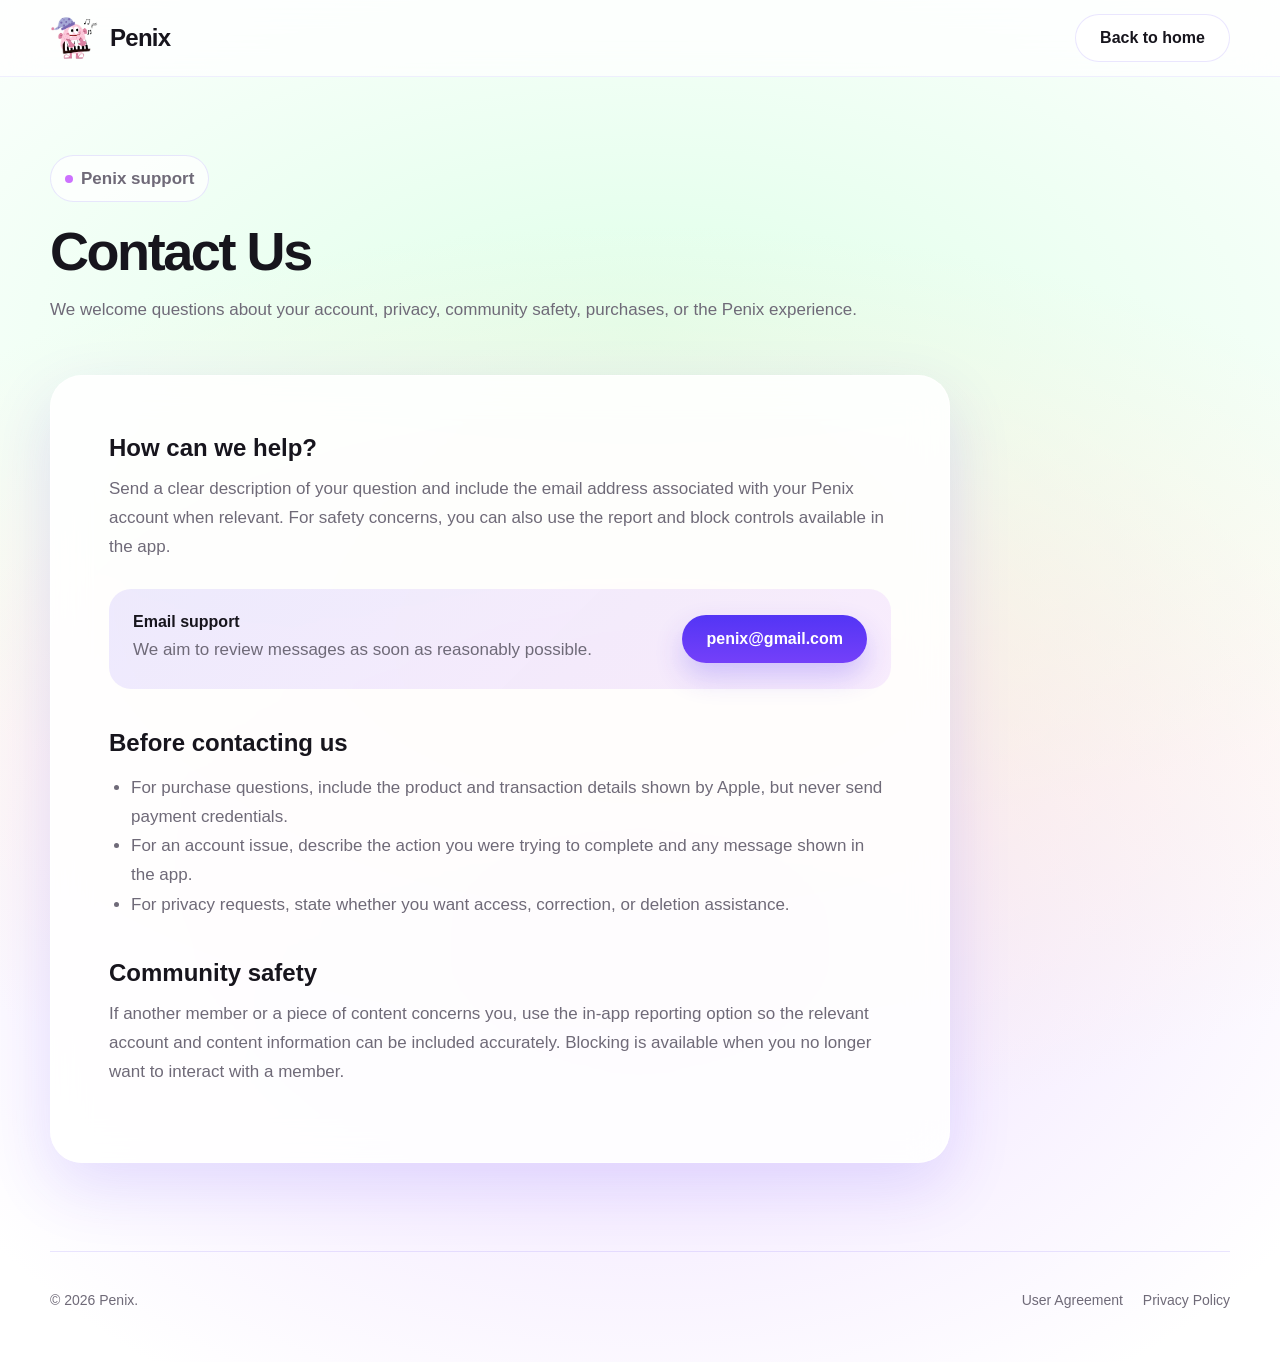
==== contact/index.html @ 226dbe6c "1.0.0" ====
<!doctype html>
<html lang="en">
  <head>
    <meta charset="utf-8" />
    <meta name="viewport" content="width=device-width, initial-scale=1" />
    <meta
      name="description"
      content="Contact Penix support for account, privacy, safety, or product questions."
    />
    <meta name="theme-color" content="#f2fff6" />
    <title>Contact Us — Penix</title>
    <link rel="icon" href="../assets/penix_mascot.png" />
    <link rel="stylesheet" href="../styles.css" />
  </head>
  <body>
    <header class="legal-header">
      <div class="site-shell site-header">
        <a class="brand" href="../index.html" aria-label="Penix home">
          <img src="../assets/penix_mascot.png" alt="" />
          <span>Penix</span>
        </a>
        <a class="secondary-button" href="../index.html">Back to home</a>
      </div>
    </header>

    <main class="site-shell">
      <section class="legal-hero">
        <p class="eyebrow">Penix support</p>
        <h1>Contact Us</h1>
        <p>
          We welcome questions about your account, privacy, community safety,
          purchases, or the Penix experience.
        </p>
      </section>

      <article class="legal-card legal-copy">
        <h2>How can we help?</h2>
        <p>
          Send a clear description of your question and include the email
          address associated with your Penix account when relevant. For safety
          concerns, you can also use the report and block controls available in
          the app.
        </p>

        <div class="contact-panel">
          <div>
            <strong>Email support</strong>
            <p>We aim to review messages as soon as reasonably possible.</p>
          </div>
          <a
            class="primary-button"
            href="mailto:penix@gmail.com?subject=Penix%20Support"
          >
            penix@gmail.com
          </a>
        </div>

        <h2>Before contacting us</h2>
        <ul>
          <li>
            For purchase questions, include the product and transaction details
            shown by Apple, but never send payment credentials.
          </li>
          <li>
            For an account issue, describe the action you were trying to
            complete and any message shown in the app.
          </li>
          <li>
            For privacy requests, state whether you want access, correction, or
            deletion assistance.
          </li>
        </ul>

        <h2>Community safety</h2>
        <p>
          If another member or a piece of content concerns you, use the in-app
          reporting option so the relevant account and content information can
          be included accurately. Blocking is available when you no longer want
          to interact with a member.
        </p>
      </article>
    </main>

    <footer class="site-shell site-footer">
      <span>© 2026 Penix.</span>
      <nav class="footer-links" aria-label="Legal navigation">
        <a href="../users/index.html">User Agreement</a>
        <a href="../privacy/index.html">Privacy Policy</a>
      </nav>
    </footer>
  </body>
</html>
---- styles.css ----
:root {
  --penix-primary: #5335f5;
  --penix-primary-end: #7440f9;
  --penix-accent: #cc71fe;
  --penix-ink: #17151d;
  --penix-muted: #6f6a78;
  --penix-surface: rgba(255, 255, 255, 0.88);
  --penix-line: rgba(83, 53, 245, 0.12);
  --penix-shadow: 0 24px 64px rgba(83, 53, 245, 0.14);
}

* {
  box-sizing: border-box;
}

html {
  scroll-behavior: smooth;
}

body {
  margin: 0;
  min-height: 100vh;
  color: var(--penix-ink);
  font-family: Inter, ui-rounded, "SF Pro Display", "SF Pro Text", -apple-system,
    BlinkMacSystemFont, "Segoe UI", sans-serif;
  background:
    radial-gradient(
      72.53% 33.5% at 50.13% 50%,
      rgba(255, 235, 217, 0.82) 0%,
      rgba(255, 235, 217, 0) 100%
    ),
    radial-gradient(
      81.6% 37.68% at 50.13% 24.38%,
      rgba(222, 255, 232, 0.94) 0%,
      rgba(222, 244, 229, 0) 100%
    ),
    radial-gradient(
      62% 42% at 50% 67%,
      rgba(235, 217, 255, 0.88) 0%,
      rgba(232, 212, 255, 0) 100%
    ),
    #fff;
}

a {
  color: inherit;
  text-decoration: none;
}

.site-shell {
  width: min(1180px, calc(100% - 40px));
  margin: 0 auto;
}

.site-header {
  display: flex;
  align-items: center;
  justify-content: space-between;
  min-height: 88px;
  gap: 24px;
}

.brand {
  display: inline-flex;
  align-items: center;
  gap: 12px;
  font-size: 24px;
  font-weight: 800;
  letter-spacing: -0.03em;
}

.brand img {
  width: 48px;
  height: 48px;
  object-fit: contain;
}

.site-nav {
  display: flex;
  align-items: center;
  gap: 10px;
  color: var(--penix-muted);
  font-weight: 650;
}

.site-nav a,
.text-link {
  border-radius: 999px;
  padding: 11px 16px;
  transition:
    color 160ms ease,
    background 160ms ease,
    transform 160ms ease;
}

.site-nav a:hover,
.site-nav a:focus-visible,
.text-link:hover,
.text-link:focus-visible {
  color: var(--penix-primary);
  background: rgba(255, 255, 255, 0.8);
  outline: none;
  transform: translateY(-1px);
}

.hero {
  display: grid;
  grid-template-columns: minmax(0, 1.15fr) minmax(300px, 0.85fr);
  align-items: center;
  min-height: 610px;
  gap: 64px;
  padding: 68px 0 88px;
}

.eyebrow {
  display: inline-flex;
  align-items: center;
  gap: 8px;
  margin: 0 0 20px;
  padding: 8px 14px;
  border: 1px solid var(--penix-line);
  border-radius: 999px;
  color: var(--penix-primary);
  background: rgba(255, 255, 255, 0.72);
  font-size: 14px;
  font-weight: 750;
}

.eyebrow::before {
  width: 8px;
  height: 8px;
  border-radius: 50%;
  background: var(--penix-accent);
  content: "";
}

h1,
h2,
h3,
p {
  margin-top: 0;
}

h1 {
  max-width: 720px;
  margin-bottom: 22px;
  font-size: clamp(46px, 7vw, 82px);
  line-height: 0.98;
  letter-spacing: -0.065em;
}

.gradient-text {
  color: var(--penix-primary);
  background: linear-gradient(
    180deg,
    var(--penix-primary) 0%,
    var(--penix-primary-end) 100%
  );
  background-clip: text;
  -webkit-background-clip: text;
  -webkit-text-fill-color: transparent;
}

.hero-copy {
  max-width: 620px;
  margin-bottom: 32px;
  color: var(--penix-muted);
  font-size: clamp(18px, 2vw, 22px);
  line-height: 1.6;
}

.button-row {
  display: flex;
  flex-wrap: wrap;
  gap: 12px;
}

.primary-button,
.secondary-button {
  display: inline-flex;
  min-height: 48px;
  align-items: center;
  justify-content: center;
  padding: 0 24px;
  border-radius: 999px;
  font-weight: 750;
  transition:
    transform 160ms ease,
    box-shadow 160ms ease;
}

.primary-button {
  color: #fff;
  background: linear-gradient(
    180deg,
    var(--penix-primary) 0%,
    var(--penix-primary-end) 100%
  );
  box-shadow: 0 14px 28px rgba(83, 53, 245, 0.24);
}

.secondary-button {
  border: 1px solid var(--penix-line);
  background: rgba(255, 255, 255, 0.82);
}

.primary-button:hover,
.primary-button:focus-visible,
.secondary-button:hover,
.secondary-button:focus-visible {
  transform: translateY(-2px);
  outline: none;
}

.primary-button:hover,
.primary-button:focus-visible {
  box-shadow: 0 18px 34px rgba(83, 53, 245, 0.32);
}

.hero-art {
  position: relative;
  display: grid;
  min-height: 440px;
  place-items: center;
}

.hero-orb {
  position: absolute;
  width: min(390px, 92%);
  aspect-ratio: 1;
  border-radius: 44% 56% 58% 42% / 50% 44% 56% 50%;
  background: linear-gradient(
    145deg,
    rgba(83, 53, 245, 0.96),
    rgba(204, 113, 254, 0.82)
  );
  box-shadow: var(--penix-shadow);
  animation: penix-float 5s ease-in-out infinite;
}

.hero-art img {
  position: relative;
  z-index: 1;
  width: min(320px, 78%);
  filter: drop-shadow(0 22px 18px rgba(28, 16, 90, 0.2));
}

.note-chip {
  position: absolute;
  z-index: 2;
  display: grid;
  width: 56px;
  height: 56px;
  place-items: center;
  border-radius: 18px;
  color: var(--penix-primary);
  background: rgba(255, 255, 255, 0.9);
  box-shadow: 0 14px 30px rgba(23, 21, 29, 0.1);
  font-size: 25px;
  font-weight: 800;
}

.note-chip.one {
  top: 56px;
  right: 2%;
  transform: rotate(8deg);
}

.note-chip.two {
  bottom: 58px;
  left: 3%;
  transform: rotate(-8deg);
}

.section {
  padding: 88px 0;
}

.section-heading {
  max-width: 700px;
  margin-bottom: 34px;
}

.section-heading h2,
.legal-hero h1 {
  margin-bottom: 14px;
  font-size: clamp(34px, 5vw, 54px);
  line-height: 1.08;
  letter-spacing: -0.045em;
}

.section-heading p,
.legal-hero p,
.legal-copy p,
.legal-copy li {
  color: var(--penix-muted);
  font-size: 17px;
  line-height: 1.72;
}

.feature-grid,
.policy-grid {
  display: grid;
  grid-template-columns: repeat(3, minmax(0, 1fr));
  gap: 18px;
}

.feature-card,
.policy-card,
.legal-card {
  border: 1px solid rgba(255, 255, 255, 0.9);
  background: var(--penix-surface);
  box-shadow: var(--penix-shadow);
  backdrop-filter: blur(18px);
  -webkit-backdrop-filter: blur(18px);
}

.feature-card,
.policy-card {
  min-height: 230px;
  padding: 28px;
  border-radius: 28px;
}

.feature-index {
  display: grid;
  width: 46px;
  height: 46px;
  margin-bottom: 48px;
  place-items: center;
  border-radius: 15px;
  color: #fff;
  background: linear-gradient(
    180deg,
    var(--penix-primary),
    var(--penix-primary-end)
  );
  font-weight: 800;
}

.feature-card h3,
.policy-card h3 {
  margin-bottom: 10px;
  font-size: 22px;
}

.feature-card p,
.policy-card p {
  margin-bottom: 0;
  color: var(--penix-muted);
  line-height: 1.65;
}

.policy-card {
  display: flex;
  flex-direction: column;
  justify-content: space-between;
}

.policy-card .text-link {
  align-self: flex-start;
  margin: 28px 0 -8px -16px;
  color: var(--penix-primary);
}

.site-footer {
  display: flex;
  align-items: center;
  justify-content: space-between;
  gap: 24px;
  padding: 40px 0 54px;
  border-top: 1px solid var(--penix-line);
  color: var(--penix-muted);
  font-size: 14px;
}

.footer-links {
  display: flex;
  flex-wrap: wrap;
  gap: 20px;
}

.legal-header {
  position: sticky;
  z-index: 10;
  top: 0;
  border-bottom: 1px solid rgba(83, 53, 245, 0.08);
  background: rgba(255, 255, 255, 0.72);
  backdrop-filter: blur(18px);
  -webkit-backdrop-filter: blur(18px);
}

.legal-header .site-header {
  min-height: 76px;
}

.legal-hero {
  max-width: 840px;
  padding: 78px 0 34px;
}

.legal-card {
  max-width: 900px;
  margin-bottom: 88px;
  padding: clamp(26px, 5vw, 58px);
  border-radius: 32px;
}

.legal-meta {
  display: inline-block;
  margin-bottom: 24px;
  color: var(--penix-primary);
  font-size: 14px;
  font-weight: 750;
}

.legal-copy h2 {
  margin: 40px 0 12px;
  font-size: 24px;
}

.legal-copy h2:first-child {
  margin-top: 0;
}

.legal-copy ul {
  padding-left: 22px;
}

.source-document {
  color: var(--penix-muted);
  font-size: 17px;
  line-height: 1.72;
}

.source-heading {
  margin: 40px 0 12px;
  color: var(--penix-ink);
  font-size: 24px;
  font-weight: 750;
  line-height: 1.3;
}

.source-document > .source-heading:first-child {
  margin-top: 0;
}

.source-copy {
  margin-bottom: 18px;
}

.source-note {
  margin: 0 12px 16px;
  font-size: 15px;
}

.contact-panel {
  display: grid;
  grid-template-columns: 1fr auto;
  align-items: center;
  gap: 28px;
  margin-top: 28px;
  padding: 24px;
  border-radius: 22px;
  background: linear-gradient(
    135deg,
    rgba(83, 53, 245, 0.1),
    rgba(204, 113, 254, 0.12)
  );
}

.contact-panel p {
  margin: 4px 0 0;
}

@keyframes penix-float {
  0%,
  100% {
    transform: translateY(0) rotate(-2deg);
  }
  50% {
    transform: translateY(-14px) rotate(2deg);
  }
}

@media (prefers-reduced-motion: reduce) {
  * {
    scroll-behavior: auto !important;
    animation-duration: 0.01ms !important;
    animation-iteration-count: 1 !important;
    transition-duration: 0.01ms !important;
  }
}

@media (max-width: 840px) {
  .site-nav {
    display: none;
  }

  .hero {
    grid-template-columns: 1fr;
    gap: 24px;
    padding-top: 46px;
  }

  .hero-art {
    min-height: 370px;
  }

  .feature-grid,
  .policy-grid {
    grid-template-columns: 1fr;
  }

  .feature-card,
  .policy-card {
    min-height: 0;
  }

  .feature-index {
    margin-bottom: 32px;
  }
}

@media (max-width: 560px) {
  .site-shell {
    width: min(100% - 32px, 1180px);
  }

  .site-header {
    min-height: 72px;
  }

  .brand {
    font-size: 21px;
  }

  .brand img {
    width: 42px;
    height: 42px;
  }

  .hero {
    min-height: 0;
    padding-bottom: 54px;
  }

  h1 {
    font-size: 48px;
  }

  .button-row {
    display: grid;
  }

  .hero-art {
    min-height: 310px;
  }

  .section {
    padding: 58px 0;
  }

  .feature-card,
  .policy-card,
  .legal-card {
    border-radius: 24px;
  }

  .site-footer,
  .contact-panel {
    grid-template-columns: 1fr;
    flex-direction: column;
    align-items: flex-start;
  }
}
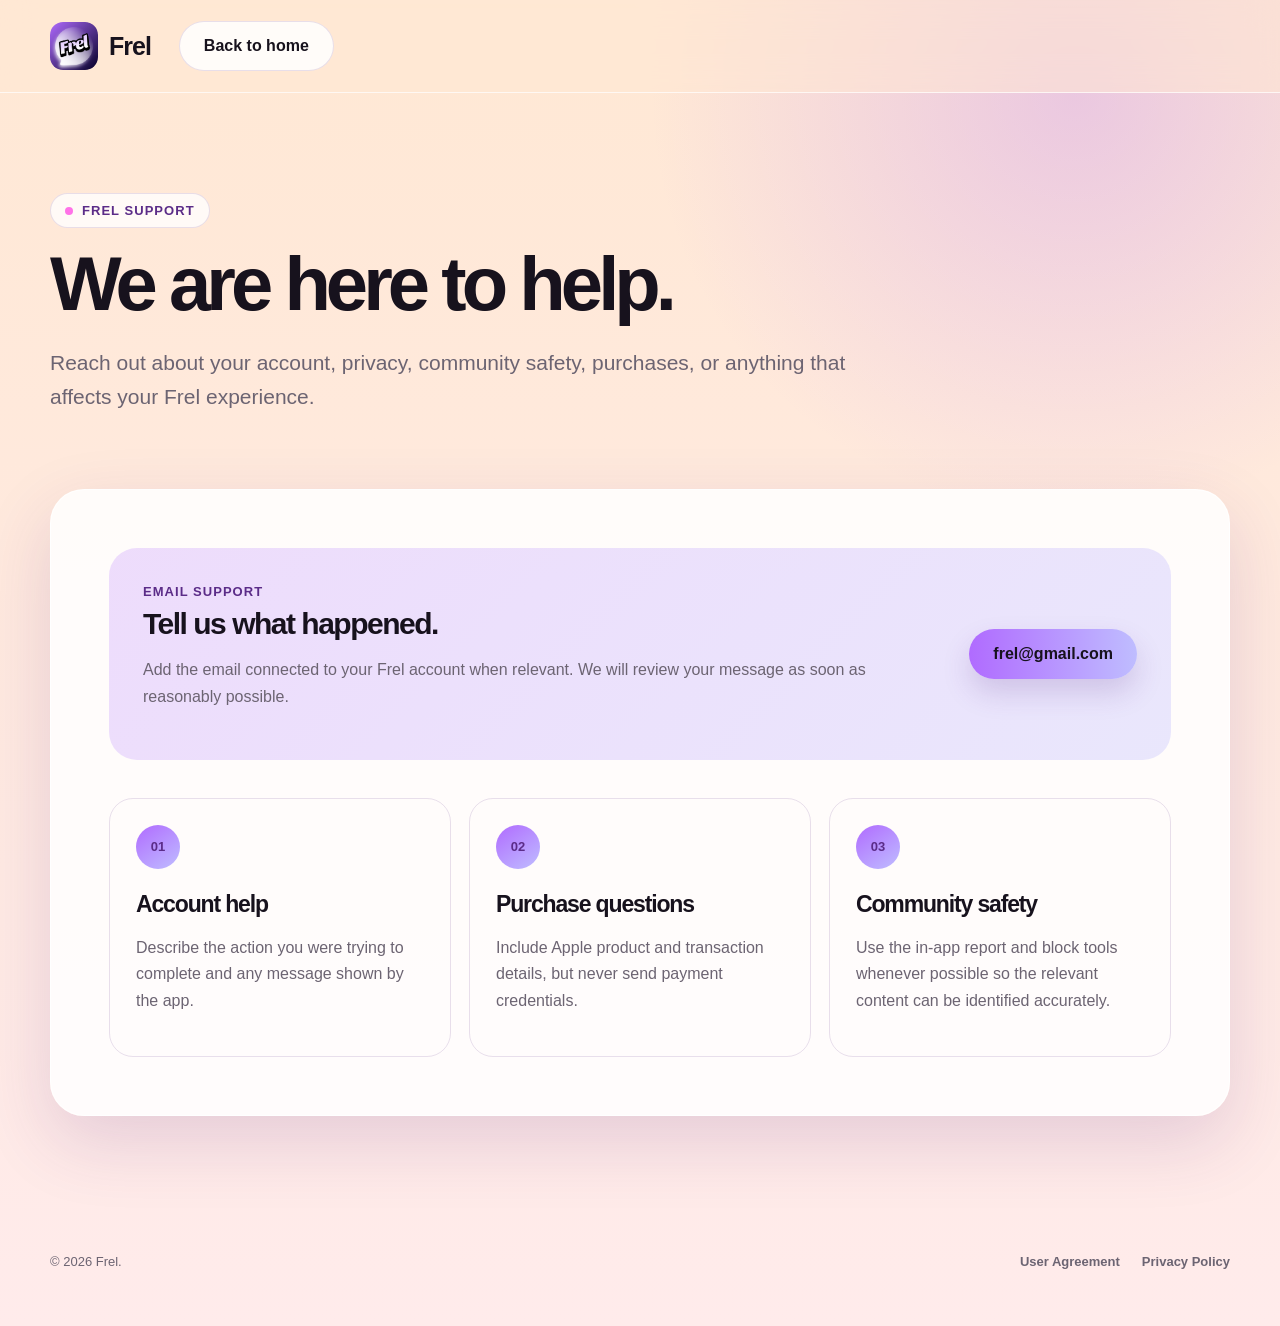
==== commit ae6edb84: "1" ====
--- a/contact/index.html
+++ b/contact/index.html
@@ -5,19 +5,19 @@
     <meta name="viewport" content="width=device-width, initial-scale=1" />
     <meta
       name="description"
-      content="Contact Penix support for account, privacy, safety, or product questions."
+      content="Contact Frel support for account, privacy, safety, or product questions."
     />
-    <meta name="theme-color" content="#f2fff6" />
-    <title>Contact Us — Penix</title>
-    <link rel="icon" href="../assets/penix_mascot.png" />
+    <meta name="theme-color" content="#b06bff" />
+    <title>Contact Us — Frel</title>
+    <link rel="icon" href="../assets/frel_brand.png" />
     <link rel="stylesheet" href="../styles.css" />
   </head>
   <body>
     <header class="legal-header">
       <div class="site-shell site-header">
-        <a class="brand" href="../index.html" aria-label="Penix home">
-          <img src="../assets/penix_mascot.png" alt="" />
-          <span>Penix</span>
+        <a class="brand" href="../index.html" aria-label="Frel home">
+          <img src="../assets/frel_brand.png" alt="" />
+          <span>Frel</span>
         </a>
         <a class="secondary-button" href="../index.html">Back to home</a>
       </div>
@@ -25,64 +25,63 @@
 
     <main class="site-shell">
       <section class="legal-hero">
-        <p class="eyebrow">Penix support</p>
-        <h1>Contact Us</h1>
+        <p class="eyebrow">Frel support</p>
+        <h1>We are here to help.</h1>
         <p>
-          We welcome questions about your account, privacy, community safety,
-          purchases, or the Penix experience.
+          Reach out about your account, privacy, community safety, purchases,
+          or anything that affects your Frel experience.
         </p>
       </section>
 
       <article class="legal-card legal-copy">
-        <h2>How can we help?</h2>
-        <p>
-          Send a clear description of your question and include the email
-          address associated with your Penix account when relevant. For safety
-          concerns, you can also use the report and block controls available in
-          the app.
-        </p>
-
         <div class="contact-panel">
           <div>
-            <strong>Email support</strong>
-            <p>We aim to review messages as soon as reasonably possible.</p>
+            <span class="card-kicker">Email support</span>
+            <h2>Tell us what happened.</h2>
+            <p>
+              Add the email connected to your Frel account when relevant. We
+              will review your message as soon as reasonably possible.
+            </p>
           </div>
           <a
             class="primary-button"
-            href="mailto:penix@gmail.com?subject=Penix%20Support"
+            href="mailto:frel@gmail.com?subject=Frel%20Support"
           >
-            penix@gmail.com
+            frel@gmail.com
           </a>
         </div>
 
-        <h2>Before contacting us</h2>
-        <ul>
-          <li>
-            For purchase questions, include the product and transaction details
-            shown by Apple, but never send payment credentials.
-          </li>
-          <li>
-            For an account issue, describe the action you were trying to
-            complete and any message shown in the app.
-          </li>
-          <li>
-            For privacy requests, state whether you want access, correction, or
-            deletion assistance.
-          </li>
-        </ul>
-
-        <h2>Community safety</h2>
-        <p>
-          If another member or a piece of content concerns you, use the in-app
-          reporting option so the relevant account and content information can
-          be included accurately. Blocking is available when you no longer want
-          to interact with a member.
-        </p>
+        <div class="support-grid">
+          <section>
+            <span class="feature-number">01</span>
+            <h2>Account help</h2>
+            <p>
+              Describe the action you were trying to complete and any message
+              shown by the app.
+            </p>
+          </section>
+          <section>
+            <span class="feature-number">02</span>
+            <h2>Purchase questions</h2>
+            <p>
+              Include Apple product and transaction details, but never send
+              payment credentials.
+            </p>
+          </section>
+          <section>
+            <span class="feature-number">03</span>
+            <h2>Community safety</h2>
+            <p>
+              Use the in-app report and block tools whenever possible so the
+              relevant content can be identified accurately.
+            </p>
+          </section>
+        </div>
       </article>
     </main>
 
     <footer class="site-shell site-footer">
-      <span>© 2026 Penix.</span>
+      <span>© 2026 Frel.</span>
       <nav class="footer-links" aria-label="Legal navigation">
         <a href="../users/index.html">User Agreement</a>
         <a href="../privacy/index.html">Privacy Policy</a>
--- a/styles.css
+++ b/styles.css
@@ -1,12 +1,16 @@
 :root {
-  --penix-primary: #5335f5;
-  --penix-primary-end: #7440f9;
-  --penix-accent: #cc71fe;
-  --penix-ink: #17151d;
-  --penix-muted: #6f6a78;
-  --penix-surface: rgba(255, 255, 255, 0.88);
-  --penix-line: rgba(83, 53, 245, 0.12);
-  --penix-shadow: 0 24px 64px rgba(83, 53, 245, 0.14);
+  --frel-purple: #b06bff;
+  --frel-lilac: #bfbdff;
+  --frel-deep: #5b2c88;
+  --frel-pink: #ff72e8;
+  --frel-peach: #ffe8d4;
+  --frel-blush: #ffebeb;
+  --frel-paper: #ffffff;
+  --frel-ink: #17121d;
+  --frel-muted: #6c6472;
+  --frel-line: rgba(91, 44, 136, 0.14);
+  --frel-glass: rgba(255, 255, 255, 0.78);
+  --frel-shadow: 0 26px 70px rgba(91, 44, 136, 0.16);
 }
 
 * {
@@ -20,26 +24,12 @@
 body {
   margin: 0;
   min-height: 100vh;
-  color: var(--penix-ink);
+  color: var(--frel-ink);
   font-family: Inter, ui-rounded, "SF Pro Display", "SF Pro Text", -apple-system,
     BlinkMacSystemFont, "Segoe UI", sans-serif;
   background:
-    radial-gradient(
-      72.53% 33.5% at 50.13% 50%,
-      rgba(255, 235, 217, 0.82) 0%,
-      rgba(255, 235, 217, 0) 100%
-    ),
-    radial-gradient(
-      81.6% 37.68% at 50.13% 24.38%,
-      rgba(222, 255, 232, 0.94) 0%,
-      rgba(222, 244, 229, 0) 100%
-    ),
-    radial-gradient(
-      62% 42% at 50% 67%,
-      rgba(235, 217, 255, 0.88) 0%,
-      rgba(232, 212, 255, 0) 100%
-    ),
-    #fff;
+    radial-gradient(circle at 84% 7%, rgba(176, 107, 255, 0.26), transparent 26%),
+    linear-gradient(180deg, var(--frel-peach) 0%, var(--frel-blush) 100%);
 }
 
 a {
@@ -47,163 +37,104 @@
   text-decoration: none;
 }
 
+img {
+  display: block;
+  max-width: 100%;
+}
+
+button,
+a {
+  -webkit-tap-highlight-color: transparent;
+}
+
 .site-shell {
   width: min(1180px, calc(100% - 40px));
-  margin: 0 auto;
+  margin-inline: auto;
 }
 
 .site-header {
   display: flex;
-  align-items: center;
-  justify-content: space-between;
-  min-height: 88px;
-  gap: 24px;
+  min-height: 92px;
+  align-items: center;
+  gap: 28px;
 }
 
 .brand {
   display: inline-flex;
   align-items: center;
-  gap: 12px;
-  font-size: 24px;
-  font-weight: 800;
-  letter-spacing: -0.03em;
+  gap: 11px;
+  font-size: 25px;
+  font-weight: 900;
+  letter-spacing: -0.04em;
 }
 
 .brand img {
   width: 48px;
   height: 48px;
-  object-fit: contain;
+  border-radius: 13px;
+  object-fit: cover;
 }
 
 .site-nav {
   display: flex;
   align-items: center;
-  gap: 10px;
-  color: var(--penix-muted);
-  font-weight: 650;
-}
-
-.site-nav a,
-.text-link {
+  gap: 8px;
+  margin-left: auto;
+  color: var(--frel-muted);
+  font-weight: 700;
+}
+
+.site-nav a {
+  padding: 10px 13px;
   border-radius: 999px;
-  padding: 11px 16px;
   transition:
     color 160ms ease,
-    background 160ms ease,
-    transform 160ms ease;
+    background 160ms ease;
 }
 
 .site-nav a:hover,
-.site-nav a:focus-visible,
-.text-link:hover,
-.text-link:focus-visible {
-  color: var(--penix-primary);
-  background: rgba(255, 255, 255, 0.8);
+.site-nav a:focus-visible {
+  color: var(--frel-deep);
+  background: var(--frel-glass);
   outline: none;
-  transform: translateY(-1px);
-}
-
-.hero {
-  display: grid;
-  grid-template-columns: minmax(0, 1.15fr) minmax(300px, 0.85fr);
-  align-items: center;
-  min-height: 610px;
-  gap: 64px;
-  padding: 68px 0 88px;
-}
-
-.eyebrow {
-  display: inline-flex;
-  align-items: center;
-  gap: 8px;
-  margin: 0 0 20px;
-  padding: 8px 14px;
-  border: 1px solid var(--penix-line);
-  border-radius: 999px;
-  color: var(--penix-primary);
-  background: rgba(255, 255, 255, 0.72);
-  font-size: 14px;
-  font-weight: 750;
-}
-
-.eyebrow::before {
-  width: 8px;
-  height: 8px;
-  border-radius: 50%;
-  background: var(--penix-accent);
-  content: "";
-}
-
-h1,
-h2,
-h3,
-p {
-  margin-top: 0;
-}
-
-h1 {
-  max-width: 720px;
-  margin-bottom: 22px;
-  font-size: clamp(46px, 7vw, 82px);
-  line-height: 0.98;
-  letter-spacing: -0.065em;
-}
-
-.gradient-text {
-  color: var(--penix-primary);
-  background: linear-gradient(
-    180deg,
-    var(--penix-primary) 0%,
-    var(--penix-primary-end) 100%
-  );
-  background-clip: text;
-  -webkit-background-clip: text;
-  -webkit-text-fill-color: transparent;
-}
-
-.hero-copy {
-  max-width: 620px;
-  margin-bottom: 32px;
-  color: var(--penix-muted);
-  font-size: clamp(18px, 2vw, 22px);
-  line-height: 1.6;
-}
-
-.button-row {
-  display: flex;
-  flex-wrap: wrap;
-  gap: 12px;
-}
-
+}
+
+.nav-button,
 .primary-button,
 .secondary-button {
   display: inline-flex;
-  min-height: 48px;
+  min-height: 50px;
   align-items: center;
   justify-content: center;
   padding: 0 24px;
+  border: 0;
   border-radius: 999px;
-  font-weight: 750;
+  font-weight: 850;
   transition:
     transform 160ms ease,
-    box-shadow 160ms ease;
-}
-
+    box-shadow 160ms ease,
+    background 160ms ease;
+}
+
+.nav-button,
 .primary-button {
-  color: #fff;
-  background: linear-gradient(
-    180deg,
-    var(--penix-primary) 0%,
-    var(--penix-primary-end) 100%
-  );
-  box-shadow: 0 14px 28px rgba(83, 53, 245, 0.24);
+  color: var(--frel-ink);
+  background: linear-gradient(90deg, var(--frel-purple), var(--frel-lilac));
+  box-shadow: 0 14px 28px rgba(91, 44, 136, 0.18);
+}
+
+.nav-button {
+  min-height: 44px;
+  padding-inline: 20px;
 }
 
 .secondary-button {
-  border: 1px solid var(--penix-line);
-  background: rgba(255, 255, 255, 0.82);
-}
-
+  border: 1px solid var(--frel-line);
+  background: rgba(255, 255, 255, 0.86);
+}
+
+.nav-button:hover,
+.nav-button:focus-visible,
 .primary-button:hover,
 .primary-button:focus-visible,
 .secondary-button:hover,
@@ -213,214 +144,481 @@
 }
 
 .primary-button:hover,
-.primary-button:focus-visible {
-  box-shadow: 0 18px 34px rgba(83, 53, 245, 0.32);
+.primary-button:focus-visible,
+.nav-button:hover,
+.nav-button:focus-visible {
+  box-shadow: 0 18px 34px rgba(91, 44, 136, 0.25);
+}
+
+.hero {
+  display: grid;
+  min-height: 670px;
+  grid-template-columns: minmax(0, 1.08fr) minmax(360px, 0.92fr);
+  align-items: center;
+  gap: 72px;
+  padding: 76px 0 104px;
+}
+
+.eyebrow,
+.card-kicker {
+  color: var(--frel-deep);
+  font-size: 13px;
+  font-weight: 850;
+  letter-spacing: 0.08em;
+  text-transform: uppercase;
+}
+
+.eyebrow {
+  display: inline-flex;
+  align-items: center;
+  gap: 9px;
+  margin: 0 0 20px;
+  padding: 9px 14px;
+  border: 1px solid var(--frel-line);
+  border-radius: 999px;
+  background: var(--frel-glass);
+}
+
+.eyebrow::before {
+  width: 8px;
+  height: 8px;
+  border-radius: 50%;
+  background: var(--frel-pink);
+  content: "";
+}
+
+h1,
+h2,
+h3,
+p {
+  margin-top: 0;
+}
+
+h1 {
+  max-width: 700px;
+  margin-bottom: 25px;
+  font-size: clamp(50px, 7vw, 86px);
+  line-height: 0.96;
+  letter-spacing: -0.065em;
+}
+
+h2 {
+  margin-bottom: 18px;
+  font-size: clamp(34px, 5vw, 56px);
+  line-height: 1.04;
+  letter-spacing: -0.05em;
+}
+
+h3 {
+  margin-bottom: 10px;
+  font-size: 24px;
+  line-height: 1.15;
+  letter-spacing: -0.035em;
+}
+
+.gradient-text {
+  display: block;
+  color: var(--frel-deep);
+  background: linear-gradient(90deg, var(--frel-purple), var(--frel-deep));
+  background-clip: text;
+  -webkit-background-clip: text;
+  -webkit-text-fill-color: transparent;
+}
+
+.hero-copy,
+.section-heading > p:last-child,
+.community-copy > p,
+.legal-hero > p:last-child {
+  color: var(--frel-muted);
+  font-size: clamp(18px, 2vw, 21px);
+  line-height: 1.62;
+}
+
+.hero-copy {
+  max-width: 620px;
+  margin-bottom: 32px;
+}
+
+.button-row {
+  display: flex;
+  flex-wrap: wrap;
+  gap: 12px;
+}
+
+.hero-notes {
+  display: flex;
+  flex-wrap: wrap;
+  gap: 10px 18px;
+  margin-top: 30px;
+  color: var(--frel-muted);
+  font-size: 13px;
+  font-weight: 700;
+}
+
+.hero-notes span::before {
+  margin-right: 7px;
+  color: var(--frel-purple);
+  content: "●";
 }
 
 .hero-art {
   position: relative;
   display: grid;
-  min-height: 440px;
+  min-height: 540px;
   place-items: center;
 }
 
-.hero-orb {
+.hero-glow {
   position: absolute;
-  width: min(390px, 92%);
+  width: 94%;
   aspect-ratio: 1;
-  border-radius: 44% 56% 58% 42% / 50% 44% 56% 50%;
-  background: linear-gradient(
-    145deg,
-    rgba(83, 53, 245, 0.96),
-    rgba(204, 113, 254, 0.82)
-  );
-  box-shadow: var(--penix-shadow);
-  animation: penix-float 5s ease-in-out infinite;
-}
-
-.hero-art img {
+  border-radius: 50%;
+  background:
+    linear-gradient(145deg, rgba(191, 189, 255, 0.95), rgba(176, 107, 255, 0.76));
+  filter: blur(1px);
+  box-shadow: var(--frel-shadow);
+}
+
+.phone-card {
   position: relative;
   z-index: 1;
-  width: min(320px, 78%);
-  filter: drop-shadow(0 22px 18px rgba(28, 16, 90, 0.2));
-}
-
-.note-chip {
+  width: min(360px, 80%);
+  min-height: 480px;
+  padding: 22px;
+  overflow: hidden;
+  border: 8px solid rgba(255, 255, 255, 0.84);
+  border-radius: 48px;
+  background:
+    linear-gradient(180deg, rgba(176, 107, 255, 0.9), rgba(191, 189, 255, 0.94));
+  box-shadow: 0 30px 70px rgba(57, 26, 87, 0.24);
+}
+
+.phone-topline {
+  position: relative;
+  z-index: 2;
+  display: flex;
+  align-items: center;
+  justify-content: space-between;
+  font-size: 18px;
+  font-weight: 900;
+}
+
+.status-pill {
+  padding: 6px 10px;
+  border-radius: 999px;
+  background: rgba(255, 255, 255, 0.72);
+  font-size: 11px;
+}
+
+.companion {
+  width: 115%;
+  max-width: none;
+  margin: 12px 0 -22px -8%;
+  filter: drop-shadow(0 24px 18px rgba(52, 26, 78, 0.2));
+  animation: frel-float 4.6s ease-in-out infinite;
+}
+
+.chat-preview {
+  position: relative;
+  z-index: 2;
+  display: grid;
+  gap: 5px;
+  padding: 17px 18px;
+  border-radius: 22px;
+  background: rgba(255, 255, 255, 0.88);
+  box-shadow: 0 14px 30px rgba(57, 26, 87, 0.12);
+}
+
+.chat-preview strong {
+  font-size: 17px;
+}
+
+.chat-preview span {
+  color: var(--frel-muted);
+  font-size: 13px;
+}
+
+.floating-chip {
   position: absolute;
   z-index: 2;
-  display: grid;
-  width: 56px;
-  height: 56px;
-  place-items: center;
-  border-radius: 18px;
-  color: var(--penix-primary);
-  background: rgba(255, 255, 255, 0.9);
-  box-shadow: 0 14px 30px rgba(23, 21, 29, 0.1);
-  font-size: 25px;
-  font-weight: 800;
-}
-
-.note-chip.one {
-  top: 56px;
-  right: 2%;
-  transform: rotate(8deg);
-}
-
-.note-chip.two {
-  bottom: 58px;
-  left: 3%;
-  transform: rotate(-8deg);
+  padding: 12px 16px;
+  border: 1px solid rgba(255, 255, 255, 0.9);
+  border-radius: 16px;
+  background: rgba(255, 255, 255, 0.82);
+  box-shadow: 0 16px 34px rgba(57, 26, 87, 0.14);
+  backdrop-filter: blur(12px);
+  font-size: 13px;
+  font-weight: 850;
+}
+
+.chip-one {
+  top: 18%;
+  left: -2%;
+  transform: rotate(-4deg);
+}
+
+.chip-two {
+  right: -2%;
+  bottom: 18%;
+  transform: rotate(3deg);
 }
 
 .section {
-  padding: 88px 0;
+  padding: 112px 0;
+}
+
+.section-soft {
+  border-block: 1px solid rgba(255, 255, 255, 0.65);
+  background: rgba(255, 255, 255, 0.36);
 }
 
 .section-heading {
-  max-width: 700px;
-  margin-bottom: 34px;
-}
-
-.section-heading h2,
-.legal-hero h1 {
-  margin-bottom: 14px;
-  font-size: clamp(34px, 5vw, 54px);
-  line-height: 1.08;
-  letter-spacing: -0.045em;
-}
-
-.section-heading p,
-.legal-hero p,
+  max-width: 780px;
+  margin-bottom: 52px;
+}
+
+.section-heading > p:last-child {
+  max-width: 680px;
+}
+
+.compact-heading {
+  max-width: 820px;
+}
+
+.experience-grid {
+  display: grid;
+  grid-template-columns: repeat(6, 1fr);
+  gap: 18px;
+}
+
+.experience-card {
+  grid-column: span 2;
+  min-height: 245px;
+  padding: 28px;
+  overflow: hidden;
+  border: 1px solid rgba(255, 255, 255, 0.9);
+  border-radius: 28px;
+  background: rgba(255, 255, 255, 0.84);
+  box-shadow: 0 18px 42px rgba(91, 44, 136, 0.08);
+}
+
+.experience-card p,
+.policy-card p,
+.support-grid p,
 .legal-copy p,
 .legal-copy li {
-  color: var(--penix-muted);
-  font-size: 17px;
-  line-height: 1.72;
-}
-
-.feature-grid,
+  color: var(--frel-muted);
+  line-height: 1.65;
+}
+
+.feature-visual,
+.ai-card {
+  display: grid;
+  min-height: 380px;
+  grid-column: span 3;
+  grid-template-columns: 1fr 0.9fr;
+  align-items: end;
+  gap: 18px;
+}
+
+.feature-visual img {
+  width: 100%;
+  height: 250px;
+  border-radius: 22px;
+  object-fit: cover;
+}
+
+.ai-card {
+  background: linear-gradient(145deg, var(--frel-purple), var(--frel-lilac));
+}
+
+.ai-card img {
+  width: 125%;
+  max-width: none;
+  margin: 0 0 -42px -18%;
+}
+
+.feature-number,
+.policy-icon {
+  display: inline-grid;
+  width: 44px;
+  height: 44px;
+  margin-bottom: 40px;
+  place-items: center;
+  border-radius: 50%;
+  color: var(--frel-deep);
+  background: linear-gradient(145deg, var(--frel-purple), var(--frel-lilac));
+  font-size: 13px;
+  font-weight: 900;
+}
+
+.community-panel {
+  display: grid;
+  min-height: 570px;
+  grid-template-columns: minmax(0, 0.92fr) minmax(360px, 1.08fr);
+  align-items: center;
+  gap: 70px;
+  padding: 58px;
+  overflow: hidden;
+  border-radius: 42px;
+  background: linear-gradient(135deg, rgba(176, 107, 255, 0.95), rgba(191, 189, 255, 0.96));
+  box-shadow: var(--frel-shadow);
+}
+
+.community-copy {
+  position: relative;
+  z-index: 2;
+}
+
+.community-copy > p {
+  color: rgba(23, 18, 29, 0.7);
+}
+
+.community-visual {
+  position: relative;
+  display: grid;
+  min-height: 470px;
+  place-items: center;
+}
+
+.portrait-window {
+  width: 310px;
+  height: 430px;
+  overflow: hidden;
+  border: 8px solid rgba(255, 255, 255, 0.76);
+  border-radius: 36px;
+  background: var(--frel-paper);
+  box-shadow: 0 26px 50px rgba(57, 26, 87, 0.22);
+  transform: rotate(4deg);
+}
+
+.portrait-window img {
+  width: 100%;
+  height: 100%;
+  object-fit: cover;
+  object-position: 50% 36%;
+}
+
+.guitar-sticker {
+  position: absolute;
+  right: -8%;
+  bottom: -10%;
+  width: 210px;
+  filter: drop-shadow(0 20px 18px rgba(57, 26, 87, 0.22));
+  transform: rotate(10deg);
+}
+
 .policy-grid {
   display: grid;
-  grid-template-columns: repeat(3, minmax(0, 1fr));
+  grid-template-columns: repeat(3, 1fr);
   gap: 18px;
 }
 
-.feature-card,
-.policy-card,
-.legal-card {
+.policy-card {
+  display: grid;
+  min-height: 270px;
+  grid-template-columns: 1fr auto;
+  align-content: space-between;
+  padding: 28px;
   border: 1px solid rgba(255, 255, 255, 0.9);
-  background: var(--penix-surface);
-  box-shadow: var(--penix-shadow);
-  backdrop-filter: blur(18px);
-  -webkit-backdrop-filter: blur(18px);
-}
-
-.feature-card,
-.policy-card {
-  min-height: 230px;
-  padding: 28px;
   border-radius: 28px;
-}
-
-.feature-index {
-  display: grid;
-  width: 46px;
-  height: 46px;
-  margin-bottom: 48px;
-  place-items: center;
-  border-radius: 15px;
-  color: #fff;
-  background: linear-gradient(
-    180deg,
-    var(--penix-primary),
-    var(--penix-primary-end)
-  );
-  font-weight: 800;
-}
-
-.feature-card h3,
-.policy-card h3 {
-  margin-bottom: 10px;
-  font-size: 22px;
-}
-
-.feature-card p,
-.policy-card p {
-  margin-bottom: 0;
-  color: var(--penix-muted);
-  line-height: 1.65;
-}
-
-.policy-card {
-  display: flex;
-  flex-direction: column;
-  justify-content: space-between;
-}
-
-.policy-card .text-link {
-  align-self: flex-start;
-  margin: 28px 0 -8px -16px;
-  color: var(--penix-primary);
+  background: rgba(255, 255, 255, 0.84);
+  transition:
+    transform 180ms ease,
+    box-shadow 180ms ease;
+}
+
+.policy-card:hover,
+.policy-card:focus-visible {
+  transform: translateY(-5px);
+  box-shadow: 0 22px 46px rgba(91, 44, 136, 0.14);
+  outline: none;
+}
+
+.policy-card .policy-icon {
+  grid-column: 1 / -1;
+}
+
+.arrow {
+  align-self: end;
+  color: var(--frel-deep);
+  font-size: 28px;
 }
 
 .site-footer {
   display: flex;
-  align-items: center;
-  justify-content: space-between;
-  gap: 24px;
-  padding: 40px 0 54px;
-  border-top: 1px solid var(--penix-line);
-  color: var(--penix-muted);
-  font-size: 14px;
+  min-height: 130px;
+  align-items: center;
+  gap: 28px;
+  color: var(--frel-muted);
+  font-size: 13px;
+}
+
+.footer-brand {
+  color: var(--frel-ink);
+}
+
+.footer-brand img {
+  width: 40px;
+  height: 40px;
 }
 
 .footer-links {
   display: flex;
   flex-wrap: wrap;
-  gap: 20px;
+  gap: 22px;
+  margin-left: auto;
+  font-weight: 700;
+}
+
+.footer-links a:hover,
+.footer-links a:focus-visible {
+  color: var(--frel-deep);
+  outline: none;
 }
 
 .legal-header {
-  position: sticky;
-  z-index: 10;
-  top: 0;
-  border-bottom: 1px solid rgba(83, 53, 245, 0.08);
-  background: rgba(255, 255, 255, 0.72);
-  backdrop-filter: blur(18px);
-  -webkit-backdrop-filter: blur(18px);
-}
-
-.legal-header .site-header {
-  min-height: 76px;
+  border-bottom: 1px solid rgba(255, 255, 255, 0.72);
+  background: rgba(255, 232, 212, 0.55);
+  backdrop-filter: blur(16px);
 }
 
 .legal-hero {
-  max-width: 840px;
-  padding: 78px 0 34px;
+  max-width: 850px;
+  padding: 100px 0 54px;
+}
+
+.legal-hero h1 {
+  font-size: clamp(48px, 7vw, 76px);
 }
 
 .legal-card {
-  max-width: 900px;
-  margin-bottom: 88px;
+  margin-bottom: 80px;
   padding: clamp(26px, 5vw, 58px);
-  border-radius: 32px;
+  border: 1px solid rgba(255, 255, 255, 0.9);
+  border-radius: 34px;
+  background: rgba(255, 255, 255, 0.86);
+  box-shadow: var(--frel-shadow);
 }
 
 .legal-meta {
-  display: inline-block;
-  margin-bottom: 24px;
-  color: var(--penix-primary);
-  font-size: 14px;
-  font-weight: 750;
+  display: inline-flex;
+  margin-bottom: 32px;
+  padding: 8px 12px;
+  border-radius: 999px;
+  color: var(--frel-deep);
+  background: rgba(176, 107, 255, 0.16);
+  font-size: 13px;
+  font-weight: 800;
+}
+
+.legal-copy {
+  font-size: 16px;
 }
 
 .legal-copy h2 {
-  margin: 40px 0 12px;
-  font-size: 24px;
-}
-
-.legal-copy h2:first-child {
-  margin-top: 0;
+  margin-top: 42px;
+  font-size: 30px;
 }
 
 .legal-copy ul {
@@ -428,149 +626,261 @@
 }
 
 .source-document {
-  color: var(--penix-muted);
-  font-size: 17px;
-  line-height: 1.72;
+  color: var(--frel-muted);
+  line-height: 1.8;
 }
 
 .source-heading {
-  margin: 40px 0 12px;
-  color: var(--penix-ink);
-  font-size: 24px;
-  font-weight: 750;
-  line-height: 1.3;
-}
-
-.source-document > .source-heading:first-child {
+  margin: 34px 0 12px;
+  color: var(--frel-ink);
+  font-size: 22px;
+  font-weight: 850;
+}
+
+.source-copy {
+  margin-bottom: 15px;
+}
+
+.contact-panel {
+  display: grid;
+  grid-template-columns: 1fr auto;
+  align-items: center;
+  gap: 36px;
+  padding: 34px;
+  border-radius: 28px;
+  background: linear-gradient(135deg, rgba(176, 107, 255, 0.22), rgba(191, 189, 255, 0.34));
+}
+
+.contact-panel h2 {
+  margin-top: 8px;
+}
+
+.support-grid {
+  display: grid;
+  grid-template-columns: repeat(3, 1fr);
+  gap: 18px;
+  margin-top: 38px;
+}
+
+.support-grid section {
+  padding: 26px;
+  border: 1px solid var(--frel-line);
+  border-radius: 24px;
+}
+
+.support-grid .feature-number {
+  margin-bottom: 24px;
+}
+
+.support-grid h2 {
   margin-top: 0;
-}
-
-.source-copy {
-  margin-bottom: 18px;
-}
-
-.source-note {
-  margin: 0 12px 16px;
-  font-size: 15px;
-}
-
-.contact-panel {
-  display: grid;
-  grid-template-columns: 1fr auto;
-  align-items: center;
-  gap: 28px;
-  margin-top: 28px;
-  padding: 24px;
-  border-radius: 22px;
-  background: linear-gradient(
-    135deg,
-    rgba(83, 53, 245, 0.1),
-    rgba(204, 113, 254, 0.12)
-  );
-}
-
-.contact-panel p {
-  margin: 4px 0 0;
-}
-
-@keyframes penix-float {
+  font-size: 23px;
+}
+
+@keyframes frel-float {
   0%,
   100% {
-    transform: translateY(0) rotate(-2deg);
+    transform: translateY(0);
   }
   50% {
-    transform: translateY(-14px) rotate(2deg);
+    transform: translateY(-12px);
+  }
+}
+
+@media (max-width: 920px) {
+  .site-nav {
+    display: none;
+  }
+
+  .nav-button {
+    margin-left: auto;
+  }
+
+  .hero {
+    grid-template-columns: 1fr;
+    gap: 24px;
+    padding-top: 58px;
+  }
+
+  .hero-copy-block {
+    text-align: center;
+  }
+
+  .hero-copy,
+  .section-heading {
+    margin-inline: auto;
+  }
+
+  .button-row,
+  .hero-notes {
+    justify-content: center;
+  }
+
+  .hero-art {
+    min-height: 570px;
+  }
+
+  .experience-card {
+    grid-column: span 3;
+  }
+
+  .feature-visual,
+  .ai-card {
+    grid-column: 1 / -1;
+  }
+
+  .community-panel {
+    grid-template-columns: 1fr;
+  }
+
+  .community-copy {
+    text-align: center;
+  }
+
+  .policy-grid,
+  .support-grid {
+    grid-template-columns: 1fr;
+  }
+
+  .policy-card {
+    min-height: 220px;
+  }
+}
+
+@media (max-width: 620px) {
+  .site-shell {
+    width: min(100% - 28px, 1180px);
+  }
+
+  .site-header {
+    min-height: 76px;
+  }
+
+  .brand {
+    font-size: 21px;
+  }
+
+  .brand img {
+    width: 42px;
+    height: 42px;
+  }
+
+  .nav-button {
+    display: none;
+  }
+
+  .hero {
+    min-height: 0;
+    padding: 50px 0 80px;
+  }
+
+  .hero-art {
+    min-height: 470px;
+  }
+
+  .phone-card {
+    width: 82%;
+    min-height: 420px;
+    border-radius: 38px;
+  }
+
+  .floating-chip {
+    font-size: 11px;
+  }
+
+  .chip-one {
+    left: -1%;
+  }
+
+  .chip-two {
+    right: -1%;
+  }
+
+  .section {
+    padding: 78px 0;
+  }
+
+  .experience-grid {
+    display: block;
+  }
+
+  .experience-card {
+    min-height: 220px;
+    margin-bottom: 14px;
+  }
+
+  .feature-visual,
+  .ai-card {
+    min-height: 420px;
+    grid-template-columns: 1fr;
+  }
+
+  .feature-visual img {
+    height: 205px;
+  }
+
+  .ai-card img {
+    width: 92%;
+    margin: -30px auto -70px;
+  }
+
+  .community-panel {
+    gap: 28px;
+    padding: 38px 24px;
+    border-radius: 30px;
+  }
+
+  .community-visual {
+    min-height: 400px;
+  }
+
+  .portrait-window {
+    width: 245px;
+    height: 350px;
+  }
+
+  .guitar-sticker {
+    right: -12%;
+    width: 160px;
+  }
+
+  .site-footer {
+    min-height: 190px;
+    flex-direction: column;
+    align-items: flex-start;
+    justify-content: center;
+  }
+
+  .footer-links {
+    margin-left: 0;
+  }
+
+  .legal-hero {
+    padding-top: 72px;
+  }
+
+  .legal-card {
+    padding: 24px;
+    border-radius: 26px;
+  }
+
+  .contact-panel {
+    grid-template-columns: 1fr;
+    padding: 24px;
+  }
+
+  .contact-panel .primary-button {
+    width: 100%;
   }
 }
 
 @media (prefers-reduced-motion: reduce) {
-  * {
+  *,
+  *::before,
+  *::after {
     scroll-behavior: auto !important;
     animation-duration: 0.01ms !important;
     animation-iteration-count: 1 !important;
     transition-duration: 0.01ms !important;
   }
 }
-
-@media (max-width: 840px) {
-  .site-nav {
-    display: none;
-  }
-
-  .hero {
-    grid-template-columns: 1fr;
-    gap: 24px;
-    padding-top: 46px;
-  }
-
-  .hero-art {
-    min-height: 370px;
-  }
-
-  .feature-grid,
-  .policy-grid {
-    grid-template-columns: 1fr;
-  }
-
-  .feature-card,
-  .policy-card {
-    min-height: 0;
-  }
-
-  .feature-index {
-    margin-bottom: 32px;
-  }
-}
-
-@media (max-width: 560px) {
-  .site-shell {
-    width: min(100% - 32px, 1180px);
-  }
-
-  .site-header {
-    min-height: 72px;
-  }
-
-  .brand {
-    font-size: 21px;
-  }
-
-  .brand img {
-    width: 42px;
-    height: 42px;
-  }
-
-  .hero {
-    min-height: 0;
-    padding-bottom: 54px;
-  }
-
-  h1 {
-    font-size: 48px;
-  }
-
-  .button-row {
-    display: grid;
-  }
-
-  .hero-art {
-    min-height: 310px;
-  }
-
-  .section {
-    padding: 58px 0;
-  }
-
-  .feature-card,
-  .policy-card,
-  .legal-card {
-    border-radius: 24px;
-  }
-
-  .site-footer,
-  .contact-panel {
-    grid-template-columns: 1fr;
-    flex-direction: column;
-    align-items: flex-start;
-  }
-}
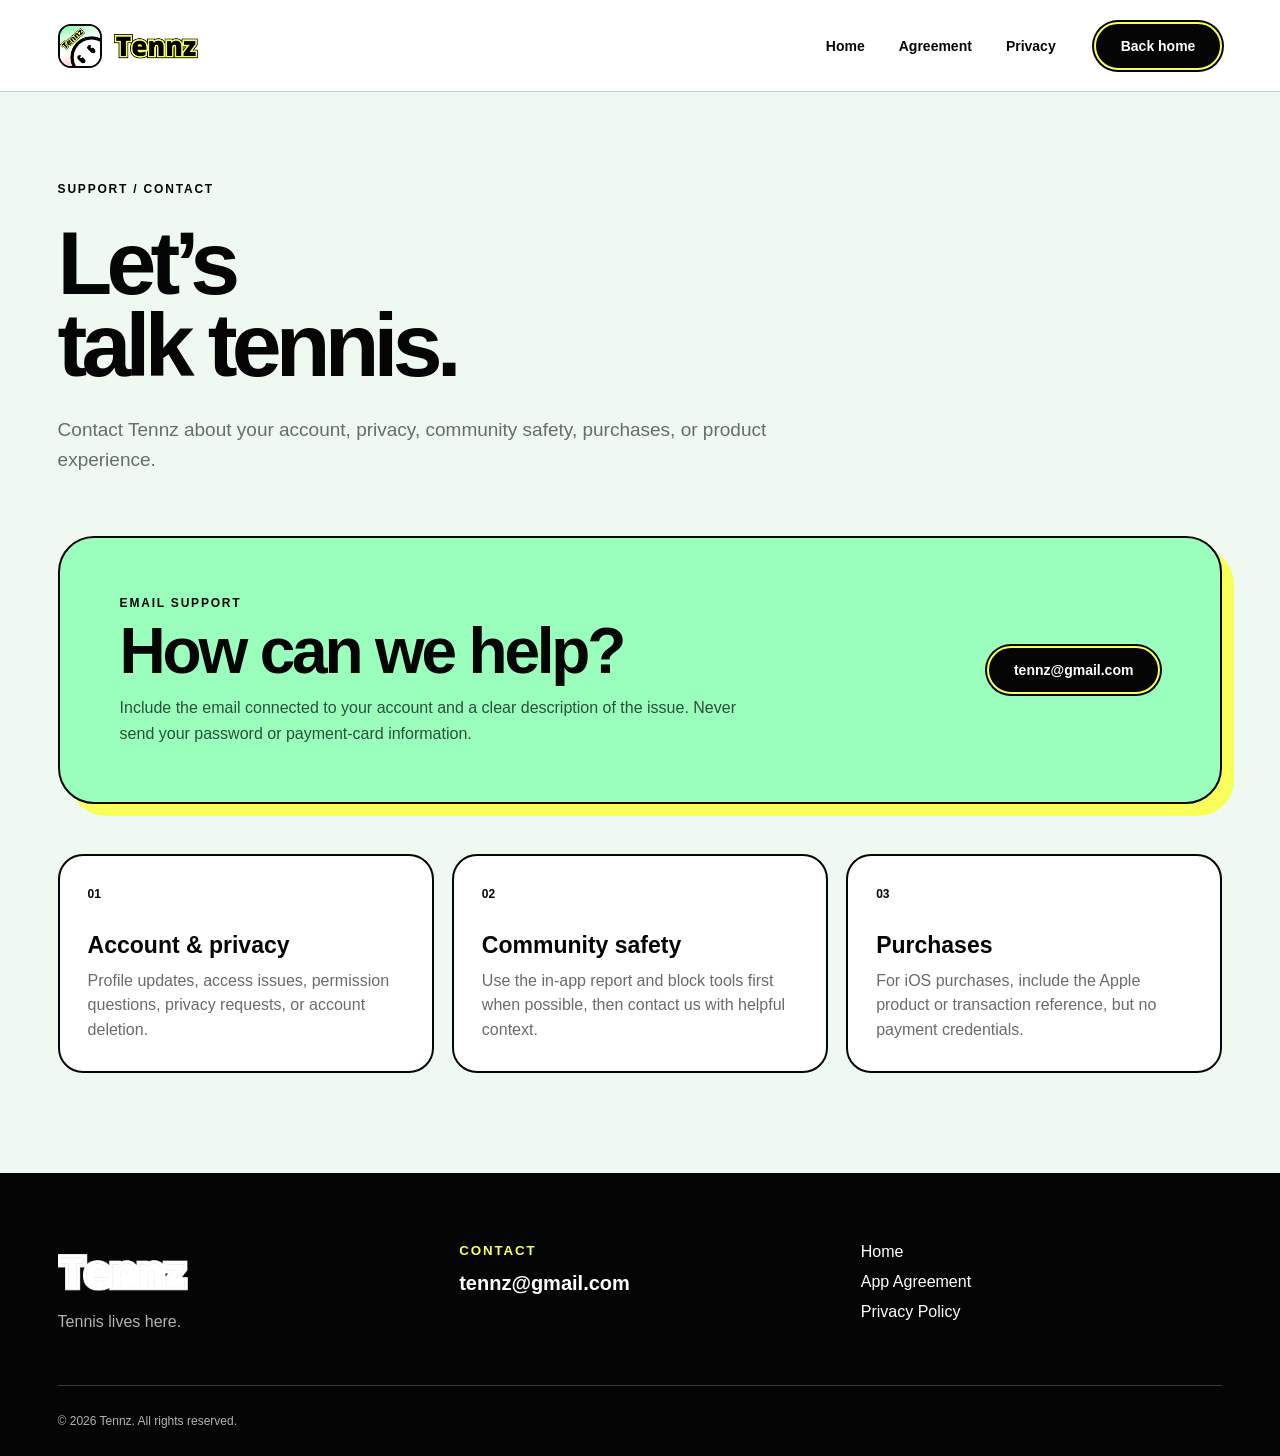
==== commit df0f01d7: "1" ====
--- a/contact/index.html
+++ b/contact/index.html
@@ -1,91 +1,6 @@
-<!doctype html>
-<html lang="en">
-  <head>
-    <meta charset="utf-8" />
-    <meta name="viewport" content="width=device-width, initial-scale=1" />
-    <meta
-      name="description"
-      content="Contact Frel support for account, privacy, safety, or product questions."
-    />
-    <meta name="theme-color" content="#b06bff" />
-    <title>Contact Us — Frel</title>
-    <link rel="icon" href="../assets/frel_brand.png" />
-    <link rel="stylesheet" href="../styles.css" />
-  </head>
-  <body>
-    <header class="legal-header">
-      <div class="site-shell site-header">
-        <a class="brand" href="../index.html" aria-label="Frel home">
-          <img src="../assets/frel_brand.png" alt="" />
-          <span>Frel</span>
-        </a>
-        <a class="secondary-button" href="../index.html">Back to home</a>
-      </div>
-    </header>
-
-    <main class="site-shell">
-      <section class="legal-hero">
-        <p class="eyebrow">Frel support</p>
-        <h1>We are here to help.</h1>
-        <p>
-          Reach out about your account, privacy, community safety, purchases,
-          or anything that affects your Frel experience.
-        </p>
-      </section>
-
-      <article class="legal-card legal-copy">
-        <div class="contact-panel">
-          <div>
-            <span class="card-kicker">Email support</span>
-            <h2>Tell us what happened.</h2>
-            <p>
-              Add the email connected to your Frel account when relevant. We
-              will review your message as soon as reasonably possible.
-            </p>
-          </div>
-          <a
-            class="primary-button"
-            href="mailto:frel@gmail.com?subject=Frel%20Support"
-          >
-            frel@gmail.com
-          </a>
-        </div>
-
-        <div class="support-grid">
-          <section>
-            <span class="feature-number">01</span>
-            <h2>Account help</h2>
-            <p>
-              Describe the action you were trying to complete and any message
-              shown by the app.
-            </p>
-          </section>
-          <section>
-            <span class="feature-number">02</span>
-            <h2>Purchase questions</h2>
-            <p>
-              Include Apple product and transaction details, but never send
-              payment credentials.
-            </p>
-          </section>
-          <section>
-            <span class="feature-number">03</span>
-            <h2>Community safety</h2>
-            <p>
-              Use the in-app report and block tools whenever possible so the
-              relevant content can be identified accurately.
-            </p>
-          </section>
-        </div>
-      </article>
-    </main>
-
-    <footer class="site-shell site-footer">
-      <span>© 2026 Frel.</span>
-      <nav class="footer-links" aria-label="Legal navigation">
-        <a href="../users/index.html">User Agreement</a>
-        <a href="../privacy/index.html">Privacy Policy</a>
-      </nav>
-    </footer>
-  </body>
-</html>
+<!doctype html><html lang="en"><head><meta charset="utf-8"><meta name="viewport" content="width=device-width,initial-scale=1"><meta name="description" content="Contact Tennz support"><meta name="theme-color" content="#9affbd"><title>Contact Us — Tennz</title><link rel="icon" href="../assets/tennz_icon.png"><link rel="stylesheet" href="../styles.css"></head>
+<body class="legal-body"><header class="topbar legal-topbar"><a class="brand" href="../index.html"><img src="../assets/tennz_icon.png" alt=""><img class="wordmark" src="../assets/tennz_wordmark.png" alt="Tennz"></a><nav class="nav"><a href="../index.html">Home</a><a href="../users/index.html">Agreement</a><a href="../privacy/index.html">Privacy</a></nav><a class="pill pill-dark" href="../index.html">Back home</a></header>
+<main class="legal-main"><section class="legal-hero"><span class="overline">SUPPORT / CONTACT</span><h1>Let’s<br>talk tennis.</h1><p>Contact Tennz about your account, privacy, community safety, purchases, or product experience.</p></section>
+<section class="contact-card"><div><span class="overline">EMAIL SUPPORT</span><h2>How can we help?</h2><p>Include the email connected to your account and a clear description of the issue. Never send your password or payment-card information.</p></div><a class="pill pill-dark" href="mailto:tennz@gmail.com?subject=Tennz%20Support">tennz@gmail.com</a></section>
+<section class="contact-grid"><article><span>01</span><h3>Account &amp; privacy</h3><p>Profile updates, access issues, permission questions, privacy requests, or account deletion.</p></article><article><span>02</span><h3>Community safety</h3><p>Use the in-app report and block tools first when possible, then contact us with helpful context.</p></article><article><span>03</span><h3>Purchases</h3><p>For iOS purchases, include the Apple product or transaction reference, but no payment credentials.</p></article></section></main>
+<footer class="footer"><div><img src="../assets/tennz_wordmark.png" alt="Tennz"><p>Tennis lives here.</p></div><div><small>CONTACT</small><a href="mailto:tennz@gmail.com">tennz@gmail.com</a></div><nav><a href="../index.html">Home</a><a href="../users/index.html">App Agreement</a><a href="../privacy/index.html">Privacy Policy</a></nav><p class="copyright">© 2026 Tennz. All rights reserved.</p></footer></body></html>
--- a/styles.css
+++ b/styles.css
@@ -1,886 +1,9 @@
-:root {
-  --frel-purple: #b06bff;
-  --frel-lilac: #bfbdff;
-  --frel-deep: #5b2c88;
-  --frel-pink: #ff72e8;
-  --frel-peach: #ffe8d4;
-  --frel-blush: #ffebeb;
-  --frel-paper: #ffffff;
-  --frel-ink: #17121d;
-  --frel-muted: #6c6472;
-  --frel-line: rgba(91, 44, 136, 0.14);
-  --frel-glass: rgba(255, 255, 255, 0.78);
-  --frel-shadow: 0 26px 70px rgba(91, 44, 136, 0.16);
-}
-
-* {
-  box-sizing: border-box;
-}
-
-html {
-  scroll-behavior: smooth;
-}
-
-body {
-  margin: 0;
-  min-height: 100vh;
-  color: var(--frel-ink);
-  font-family: Inter, ui-rounded, "SF Pro Display", "SF Pro Text", -apple-system,
-    BlinkMacSystemFont, "Segoe UI", sans-serif;
-  background:
-    radial-gradient(circle at 84% 7%, rgba(176, 107, 255, 0.26), transparent 26%),
-    linear-gradient(180deg, var(--frel-peach) 0%, var(--frel-blush) 100%);
-}
-
-a {
-  color: inherit;
-  text-decoration: none;
-}
-
-img {
-  display: block;
-  max-width: 100%;
-}
-
-button,
-a {
-  -webkit-tap-highlight-color: transparent;
-}
-
-.site-shell {
-  width: min(1180px, calc(100% - 40px));
-  margin-inline: auto;
-}
-
-.site-header {
-  display: flex;
-  min-height: 92px;
-  align-items: center;
-  gap: 28px;
-}
-
-.brand {
-  display: inline-flex;
-  align-items: center;
-  gap: 11px;
-  font-size: 25px;
-  font-weight: 900;
-  letter-spacing: -0.04em;
-}
-
-.brand img {
-  width: 48px;
-  height: 48px;
-  border-radius: 13px;
-  object-fit: cover;
-}
-
-.site-nav {
-  display: flex;
-  align-items: center;
-  gap: 8px;
-  margin-left: auto;
-  color: var(--frel-muted);
-  font-weight: 700;
-}
-
-.site-nav a {
-  padding: 10px 13px;
-  border-radius: 999px;
-  transition:
-    color 160ms ease,
-    background 160ms ease;
-}
-
-.site-nav a:hover,
-.site-nav a:focus-visible {
-  color: var(--frel-deep);
-  background: var(--frel-glass);
-  outline: none;
-}
-
-.nav-button,
-.primary-button,
-.secondary-button {
-  display: inline-flex;
-  min-height: 50px;
-  align-items: center;
-  justify-content: center;
-  padding: 0 24px;
-  border: 0;
-  border-radius: 999px;
-  font-weight: 850;
-  transition:
-    transform 160ms ease,
-    box-shadow 160ms ease,
-    background 160ms ease;
-}
-
-.nav-button,
-.primary-button {
-  color: var(--frel-ink);
-  background: linear-gradient(90deg, var(--frel-purple), var(--frel-lilac));
-  box-shadow: 0 14px 28px rgba(91, 44, 136, 0.18);
-}
-
-.nav-button {
-  min-height: 44px;
-  padding-inline: 20px;
-}
-
-.secondary-button {
-  border: 1px solid var(--frel-line);
-  background: rgba(255, 255, 255, 0.86);
-}
-
-.nav-button:hover,
-.nav-button:focus-visible,
-.primary-button:hover,
-.primary-button:focus-visible,
-.secondary-button:hover,
-.secondary-button:focus-visible {
-  transform: translateY(-2px);
-  outline: none;
-}
-
-.primary-button:hover,
-.primary-button:focus-visible,
-.nav-button:hover,
-.nav-button:focus-visible {
-  box-shadow: 0 18px 34px rgba(91, 44, 136, 0.25);
-}
-
-.hero {
-  display: grid;
-  min-height: 670px;
-  grid-template-columns: minmax(0, 1.08fr) minmax(360px, 0.92fr);
-  align-items: center;
-  gap: 72px;
-  padding: 76px 0 104px;
-}
-
-.eyebrow,
-.card-kicker {
-  color: var(--frel-deep);
-  font-size: 13px;
-  font-weight: 850;
-  letter-spacing: 0.08em;
-  text-transform: uppercase;
-}
-
-.eyebrow {
-  display: inline-flex;
-  align-items: center;
-  gap: 9px;
-  margin: 0 0 20px;
-  padding: 9px 14px;
-  border: 1px solid var(--frel-line);
-  border-radius: 999px;
-  background: var(--frel-glass);
-}
-
-.eyebrow::before {
-  width: 8px;
-  height: 8px;
-  border-radius: 50%;
-  background: var(--frel-pink);
-  content: "";
-}
-
-h1,
-h2,
-h3,
-p {
-  margin-top: 0;
-}
-
-h1 {
-  max-width: 700px;
-  margin-bottom: 25px;
-  font-size: clamp(50px, 7vw, 86px);
-  line-height: 0.96;
-  letter-spacing: -0.065em;
-}
-
-h2 {
-  margin-bottom: 18px;
-  font-size: clamp(34px, 5vw, 56px);
-  line-height: 1.04;
-  letter-spacing: -0.05em;
-}
-
-h3 {
-  margin-bottom: 10px;
-  font-size: 24px;
-  line-height: 1.15;
-  letter-spacing: -0.035em;
-}
-
-.gradient-text {
-  display: block;
-  color: var(--frel-deep);
-  background: linear-gradient(90deg, var(--frel-purple), var(--frel-deep));
-  background-clip: text;
-  -webkit-background-clip: text;
-  -webkit-text-fill-color: transparent;
-}
-
-.hero-copy,
-.section-heading > p:last-child,
-.community-copy > p,
-.legal-hero > p:last-child {
-  color: var(--frel-muted);
-  font-size: clamp(18px, 2vw, 21px);
-  line-height: 1.62;
-}
-
-.hero-copy {
-  max-width: 620px;
-  margin-bottom: 32px;
-}
-
-.button-row {
-  display: flex;
-  flex-wrap: wrap;
-  gap: 12px;
-}
-
-.hero-notes {
-  display: flex;
-  flex-wrap: wrap;
-  gap: 10px 18px;
-  margin-top: 30px;
-  color: var(--frel-muted);
-  font-size: 13px;
-  font-weight: 700;
-}
-
-.hero-notes span::before {
-  margin-right: 7px;
-  color: var(--frel-purple);
-  content: "●";
-}
-
-.hero-art {
-  position: relative;
-  display: grid;
-  min-height: 540px;
-  place-items: center;
-}
-
-.hero-glow {
-  position: absolute;
-  width: 94%;
-  aspect-ratio: 1;
-  border-radius: 50%;
-  background:
-    linear-gradient(145deg, rgba(191, 189, 255, 0.95), rgba(176, 107, 255, 0.76));
-  filter: blur(1px);
-  box-shadow: var(--frel-shadow);
-}
-
-.phone-card {
-  position: relative;
-  z-index: 1;
-  width: min(360px, 80%);
-  min-height: 480px;
-  padding: 22px;
-  overflow: hidden;
-  border: 8px solid rgba(255, 255, 255, 0.84);
-  border-radius: 48px;
-  background:
-    linear-gradient(180deg, rgba(176, 107, 255, 0.9), rgba(191, 189, 255, 0.94));
-  box-shadow: 0 30px 70px rgba(57, 26, 87, 0.24);
-}
-
-.phone-topline {
-  position: relative;
-  z-index: 2;
-  display: flex;
-  align-items: center;
-  justify-content: space-between;
-  font-size: 18px;
-  font-weight: 900;
-}
-
-.status-pill {
-  padding: 6px 10px;
-  border-radius: 999px;
-  background: rgba(255, 255, 255, 0.72);
-  font-size: 11px;
-}
-
-.companion {
-  width: 115%;
-  max-width: none;
-  margin: 12px 0 -22px -8%;
-  filter: drop-shadow(0 24px 18px rgba(52, 26, 78, 0.2));
-  animation: frel-float 4.6s ease-in-out infinite;
-}
-
-.chat-preview {
-  position: relative;
-  z-index: 2;
-  display: grid;
-  gap: 5px;
-  padding: 17px 18px;
-  border-radius: 22px;
-  background: rgba(255, 255, 255, 0.88);
-  box-shadow: 0 14px 30px rgba(57, 26, 87, 0.12);
-}
-
-.chat-preview strong {
-  font-size: 17px;
-}
-
-.chat-preview span {
-  color: var(--frel-muted);
-  font-size: 13px;
-}
-
-.floating-chip {
-  position: absolute;
-  z-index: 2;
-  padding: 12px 16px;
-  border: 1px solid rgba(255, 255, 255, 0.9);
-  border-radius: 16px;
-  background: rgba(255, 255, 255, 0.82);
-  box-shadow: 0 16px 34px rgba(57, 26, 87, 0.14);
-  backdrop-filter: blur(12px);
-  font-size: 13px;
-  font-weight: 850;
-}
-
-.chip-one {
-  top: 18%;
-  left: -2%;
-  transform: rotate(-4deg);
-}
-
-.chip-two {
-  right: -2%;
-  bottom: 18%;
-  transform: rotate(3deg);
-}
-
-.section {
-  padding: 112px 0;
-}
-
-.section-soft {
-  border-block: 1px solid rgba(255, 255, 255, 0.65);
-  background: rgba(255, 255, 255, 0.36);
-}
-
-.section-heading {
-  max-width: 780px;
-  margin-bottom: 52px;
-}
-
-.section-heading > p:last-child {
-  max-width: 680px;
-}
-
-.compact-heading {
-  max-width: 820px;
-}
-
-.experience-grid {
-  display: grid;
-  grid-template-columns: repeat(6, 1fr);
-  gap: 18px;
-}
-
-.experience-card {
-  grid-column: span 2;
-  min-height: 245px;
-  padding: 28px;
-  overflow: hidden;
-  border: 1px solid rgba(255, 255, 255, 0.9);
-  border-radius: 28px;
-  background: rgba(255, 255, 255, 0.84);
-  box-shadow: 0 18px 42px rgba(91, 44, 136, 0.08);
-}
-
-.experience-card p,
-.policy-card p,
-.support-grid p,
-.legal-copy p,
-.legal-copy li {
-  color: var(--frel-muted);
-  line-height: 1.65;
-}
-
-.feature-visual,
-.ai-card {
-  display: grid;
-  min-height: 380px;
-  grid-column: span 3;
-  grid-template-columns: 1fr 0.9fr;
-  align-items: end;
-  gap: 18px;
-}
-
-.feature-visual img {
-  width: 100%;
-  height: 250px;
-  border-radius: 22px;
-  object-fit: cover;
-}
-
-.ai-card {
-  background: linear-gradient(145deg, var(--frel-purple), var(--frel-lilac));
-}
-
-.ai-card img {
-  width: 125%;
-  max-width: none;
-  margin: 0 0 -42px -18%;
-}
-
-.feature-number,
-.policy-icon {
-  display: inline-grid;
-  width: 44px;
-  height: 44px;
-  margin-bottom: 40px;
-  place-items: center;
-  border-radius: 50%;
-  color: var(--frel-deep);
-  background: linear-gradient(145deg, var(--frel-purple), var(--frel-lilac));
-  font-size: 13px;
-  font-weight: 900;
-}
-
-.community-panel {
-  display: grid;
-  min-height: 570px;
-  grid-template-columns: minmax(0, 0.92fr) minmax(360px, 1.08fr);
-  align-items: center;
-  gap: 70px;
-  padding: 58px;
-  overflow: hidden;
-  border-radius: 42px;
-  background: linear-gradient(135deg, rgba(176, 107, 255, 0.95), rgba(191, 189, 255, 0.96));
-  box-shadow: var(--frel-shadow);
-}
-
-.community-copy {
-  position: relative;
-  z-index: 2;
-}
-
-.community-copy > p {
-  color: rgba(23, 18, 29, 0.7);
-}
-
-.community-visual {
-  position: relative;
-  display: grid;
-  min-height: 470px;
-  place-items: center;
-}
-
-.portrait-window {
-  width: 310px;
-  height: 430px;
-  overflow: hidden;
-  border: 8px solid rgba(255, 255, 255, 0.76);
-  border-radius: 36px;
-  background: var(--frel-paper);
-  box-shadow: 0 26px 50px rgba(57, 26, 87, 0.22);
-  transform: rotate(4deg);
-}
-
-.portrait-window img {
-  width: 100%;
-  height: 100%;
-  object-fit: cover;
-  object-position: 50% 36%;
-}
-
-.guitar-sticker {
-  position: absolute;
-  right: -8%;
-  bottom: -10%;
-  width: 210px;
-  filter: drop-shadow(0 20px 18px rgba(57, 26, 87, 0.22));
-  transform: rotate(10deg);
-}
-
-.policy-grid {
-  display: grid;
-  grid-template-columns: repeat(3, 1fr);
-  gap: 18px;
-}
-
-.policy-card {
-  display: grid;
-  min-height: 270px;
-  grid-template-columns: 1fr auto;
-  align-content: space-between;
-  padding: 28px;
-  border: 1px solid rgba(255, 255, 255, 0.9);
-  border-radius: 28px;
-  background: rgba(255, 255, 255, 0.84);
-  transition:
-    transform 180ms ease,
-    box-shadow 180ms ease;
-}
-
-.policy-card:hover,
-.policy-card:focus-visible {
-  transform: translateY(-5px);
-  box-shadow: 0 22px 46px rgba(91, 44, 136, 0.14);
-  outline: none;
-}
-
-.policy-card .policy-icon {
-  grid-column: 1 / -1;
-}
-
-.arrow {
-  align-self: end;
-  color: var(--frel-deep);
-  font-size: 28px;
-}
-
-.site-footer {
-  display: flex;
-  min-height: 130px;
-  align-items: center;
-  gap: 28px;
-  color: var(--frel-muted);
-  font-size: 13px;
-}
-
-.footer-brand {
-  color: var(--frel-ink);
-}
-
-.footer-brand img {
-  width: 40px;
-  height: 40px;
-}
-
-.footer-links {
-  display: flex;
-  flex-wrap: wrap;
-  gap: 22px;
-  margin-left: auto;
-  font-weight: 700;
-}
-
-.footer-links a:hover,
-.footer-links a:focus-visible {
-  color: var(--frel-deep);
-  outline: none;
-}
-
-.legal-header {
-  border-bottom: 1px solid rgba(255, 255, 255, 0.72);
-  background: rgba(255, 232, 212, 0.55);
-  backdrop-filter: blur(16px);
-}
-
-.legal-hero {
-  max-width: 850px;
-  padding: 100px 0 54px;
-}
-
-.legal-hero h1 {
-  font-size: clamp(48px, 7vw, 76px);
-}
-
-.legal-card {
-  margin-bottom: 80px;
-  padding: clamp(26px, 5vw, 58px);
-  border: 1px solid rgba(255, 255, 255, 0.9);
-  border-radius: 34px;
-  background: rgba(255, 255, 255, 0.86);
-  box-shadow: var(--frel-shadow);
-}
-
-.legal-meta {
-  display: inline-flex;
-  margin-bottom: 32px;
-  padding: 8px 12px;
-  border-radius: 999px;
-  color: var(--frel-deep);
-  background: rgba(176, 107, 255, 0.16);
-  font-size: 13px;
-  font-weight: 800;
-}
-
-.legal-copy {
-  font-size: 16px;
-}
-
-.legal-copy h2 {
-  margin-top: 42px;
-  font-size: 30px;
-}
-
-.legal-copy ul {
-  padding-left: 22px;
-}
-
-.source-document {
-  color: var(--frel-muted);
-  line-height: 1.8;
-}
-
-.source-heading {
-  margin: 34px 0 12px;
-  color: var(--frel-ink);
-  font-size: 22px;
-  font-weight: 850;
-}
-
-.source-copy {
-  margin-bottom: 15px;
-}
-
-.contact-panel {
-  display: grid;
-  grid-template-columns: 1fr auto;
-  align-items: center;
-  gap: 36px;
-  padding: 34px;
-  border-radius: 28px;
-  background: linear-gradient(135deg, rgba(176, 107, 255, 0.22), rgba(191, 189, 255, 0.34));
-}
-
-.contact-panel h2 {
-  margin-top: 8px;
-}
-
-.support-grid {
-  display: grid;
-  grid-template-columns: repeat(3, 1fr);
-  gap: 18px;
-  margin-top: 38px;
-}
-
-.support-grid section {
-  padding: 26px;
-  border: 1px solid var(--frel-line);
-  border-radius: 24px;
-}
-
-.support-grid .feature-number {
-  margin-bottom: 24px;
-}
-
-.support-grid h2 {
-  margin-top: 0;
-  font-size: 23px;
-}
-
-@keyframes frel-float {
-  0%,
-  100% {
-    transform: translateY(0);
-  }
-  50% {
-    transform: translateY(-12px);
-  }
-}
-
-@media (max-width: 920px) {
-  .site-nav {
-    display: none;
-  }
-
-  .nav-button {
-    margin-left: auto;
-  }
-
-  .hero {
-    grid-template-columns: 1fr;
-    gap: 24px;
-    padding-top: 58px;
-  }
-
-  .hero-copy-block {
-    text-align: center;
-  }
-
-  .hero-copy,
-  .section-heading {
-    margin-inline: auto;
-  }
-
-  .button-row,
-  .hero-notes {
-    justify-content: center;
-  }
-
-  .hero-art {
-    min-height: 570px;
-  }
-
-  .experience-card {
-    grid-column: span 3;
-  }
-
-  .feature-visual,
-  .ai-card {
-    grid-column: 1 / -1;
-  }
-
-  .community-panel {
-    grid-template-columns: 1fr;
-  }
-
-  .community-copy {
-    text-align: center;
-  }
-
-  .policy-grid,
-  .support-grid {
-    grid-template-columns: 1fr;
-  }
-
-  .policy-card {
-    min-height: 220px;
-  }
-}
-
-@media (max-width: 620px) {
-  .site-shell {
-    width: min(100% - 28px, 1180px);
-  }
-
-  .site-header {
-    min-height: 76px;
-  }
-
-  .brand {
-    font-size: 21px;
-  }
-
-  .brand img {
-    width: 42px;
-    height: 42px;
-  }
-
-  .nav-button {
-    display: none;
-  }
-
-  .hero {
-    min-height: 0;
-    padding: 50px 0 80px;
-  }
-
-  .hero-art {
-    min-height: 470px;
-  }
-
-  .phone-card {
-    width: 82%;
-    min-height: 420px;
-    border-radius: 38px;
-  }
-
-  .floating-chip {
-    font-size: 11px;
-  }
-
-  .chip-one {
-    left: -1%;
-  }
-
-  .chip-two {
-    right: -1%;
-  }
-
-  .section {
-    padding: 78px 0;
-  }
-
-  .experience-grid {
-    display: block;
-  }
-
-  .experience-card {
-    min-height: 220px;
-    margin-bottom: 14px;
-  }
-
-  .feature-visual,
-  .ai-card {
-    min-height: 420px;
-    grid-template-columns: 1fr;
-  }
-
-  .feature-visual img {
-    height: 205px;
-  }
-
-  .ai-card img {
-    width: 92%;
-    margin: -30px auto -70px;
-  }
-
-  .community-panel {
-    gap: 28px;
-    padding: 38px 24px;
-    border-radius: 30px;
-  }
-
-  .community-visual {
-    min-height: 400px;
-  }
-
-  .portrait-window {
-    width: 245px;
-    height: 350px;
-  }
-
-  .guitar-sticker {
-    right: -12%;
-    width: 160px;
-  }
-
-  .site-footer {
-    min-height: 190px;
-    flex-direction: column;
-    align-items: flex-start;
-    justify-content: center;
-  }
-
-  .footer-links {
-    margin-left: 0;
-  }
-
-  .legal-hero {
-    padding-top: 72px;
-  }
-
-  .legal-card {
-    padding: 24px;
-    border-radius: 26px;
-  }
-
-  .contact-panel {
-    grid-template-columns: 1fr;
-    padding: 24px;
-  }
-
-  .contact-panel .primary-button {
-    width: 100%;
-  }
-}
-
-@media (prefers-reduced-motion: reduce) {
-  *,
-  *::before,
-  *::after {
-    scroll-behavior: auto !important;
-    animation-duration: 0.01ms !important;
-    animation-iteration-count: 1 !important;
-    transition-duration: 0.01ms !important;
-  }
-}
+:root{--mint:#9affbd;--green:#4bea84;--yellow:#f8ff59;--ink:#050505;--paper:#fff;--soft:#eff9f2;--grey:#676d69;--line:rgba(5,5,5,.18)}
+*{box-sizing:border-box}html{scroll-behavior:smooth;overflow-x:hidden}body{margin:0;overflow-x:hidden;color:var(--ink);font-family:Inter,"SF Pro Display","SF Pro Text",-apple-system,BlinkMacSystemFont,"Segoe UI",sans-serif;background:var(--paper)}a{color:inherit;text-decoration:none}img{display:block;max-width:100%}.topbar{position:relative;z-index:10;display:flex;align-items:center;min-height:92px;padding:0 4.5vw;border-bottom:1px solid var(--line);background:var(--mint)}.brand{display:flex;align-items:center;gap:12px}.brand>img:first-child{width:44px;height:44px;border:2px solid var(--ink);border-radius:13px}.brand .wordmark{width:84px}.nav{display:flex;gap:34px;margin-left:auto;margin-right:38px;font-size:14px;font-weight:750}.nav a,.text-link{position:relative}.nav a:after,.text-link:after{position:absolute;right:0;bottom:-5px;left:0;height:2px;background:var(--ink);content:"";transform:scaleX(0);transform-origin:left;transition:transform .2s}.nav a:hover:after,.nav a:focus-visible:after,.text-link:hover:after,.text-link:focus-visible:after{transform:scaleX(1)}.pill{display:inline-flex;min-height:48px;align-items:center;justify-content:center;padding:0 25px;border:2px solid var(--yellow);border-radius:999px;font-size:14px;font-weight:800;box-shadow:0 0 0 2px var(--ink);transition:transform .18s}.pill:hover,.pill:focus-visible{transform:translateY(-2px);outline:none}.pill-dark{color:#fff;background:var(--ink)}
+.hero{display:grid;min-height:720px;grid-template-columns:44% 56%;background:var(--mint)}.hero-text{display:flex;flex-direction:column;justify-content:center;padding:70px 4.5vw}.overline,.section-index{font-size:12px;font-weight:900;letter-spacing:.15em;text-transform:uppercase}.hero h1{margin:26px 0 28px;font-size:clamp(68px,8.7vw,142px);line-height:.78;letter-spacing:-.075em}.hero h1 span{-webkit-text-stroke:2px var(--ink);color:transparent}.lead{max-width:550px;margin:0;color:#24412d;font-size:19px;line-height:1.55}.actions{display:flex;align-items:center;gap:30px;margin-top:38px}.text-link{font-size:14px;font-weight:850}.hero-visual{position:relative;min-height:720px;overflow:hidden;background:var(--ink)}.hero-photo{position:absolute;inset:44px 0 0 10%;overflow:hidden;border-radius:90px 0 0}.hero-photo:after{position:absolute;inset:0;background:linear-gradient(180deg,transparent 50%,rgba(5,5,5,.65));content:""}.hero-photo img{width:100%;height:100%;object-fit:cover;object-position:center 52%}.hero-mark{position:absolute;top:9%;left:1%;width:126px;border:5px solid var(--yellow);border-radius:35px;transform:rotate(-7deg);box-shadow:12px 12px 0 var(--ink)}.hero-number{position:absolute;z-index:2;top:18px;right:24px;color:#fff;font-size:12px;font-weight:800}.hero-caption{position:absolute;z-index:2;right:5%;bottom:7%;left:17%;display:flex;align-items:flex-end;justify-content:space-between;color:#fff}.hero-caption strong{font-size:clamp(34px,4vw,62px);line-height:.96;letter-spacing:-.05em}.hero-caption span{font-size:11px;letter-spacing:.12em;text-transform:uppercase}.ticker{overflow:hidden;padding:17px 0;border-block:2px solid var(--ink);background:var(--yellow);white-space:nowrap}.ticker div{font-size:clamp(25px,3vw,42px);font-weight:950;letter-spacing:-.04em;text-align:center}.ticker i{padding:0 1.5vw;font-size:.45em;font-style:normal;vertical-align:middle}
+.community,.safety{padding:110px 4.5vw}.section-index{padding-bottom:22px;border-bottom:1px solid var(--line)}.community-copy,.experience-head,.safety-title{display:grid;grid-template-columns:1.5fr .7fr;align-items:end;gap:8vw;padding:70px 0}.community-copy h2,.experience h2,.safety h2,.legal-hero h1{margin:0;font-size:clamp(52px,7vw,108px);line-height:.92;letter-spacing:-.065em}.community-copy h2 em{color:var(--green);font-style:normal}.community-copy p,.experience-head p,.safety-title p{margin:0;color:var(--grey);font-size:18px;line-height:1.6}.community-stage{position:relative;height:min(64vw,690px);min-height:460px;overflow:hidden;border:2px solid var(--ink);border-radius:54px;background:linear-gradient(135deg,var(--mint) 0 46%,#fceff1 46%)}.community-stage:before{position:absolute;inset:0;background-image:radial-gradient(rgba(5,5,5,.18) 2px,transparent 2px);background-size:22px 22px;content:"";mask-image:linear-gradient(90deg,#000,transparent 50%)}.share-art{position:absolute;right:5%;bottom:-8%;height:106%;object-fit:contain}.stage-copy{position:absolute;z-index:2;top:11%;left:7%;display:flex;flex-direction:column;gap:20px}.stage-copy span{font-size:12px;font-weight:900;letter-spacing:.14em}.stage-copy strong{font-size:clamp(42px,6vw,92px);line-height:.9;letter-spacing:-.06em}.ball{position:absolute;border:2px solid var(--ink);border-radius:50%;background:var(--yellow);box-shadow:inset -10px -10px 0 rgba(0,0,0,.08)}.ball-one{right:5%;bottom:8%;width:76px;height:76px}.ball-two{top:8%;right:42%;width:38px;height:38px}
+.experience{padding:110px 4.5vw;color:#fff;background:var(--ink)}.section-index.light{border-color:rgba(255,255,255,.25)}.experience-head p{color:#aeb4b0}.feature-list{border-top:1px solid rgba(255,255,255,.25)}.feature-list article{display:grid;grid-template-columns:70px 1fr 1fr;align-items:center;gap:25px;padding:34px 0;border-bottom:1px solid rgba(255,255,255,.25)}.feature-list span{color:var(--yellow);font-size:12px;font-weight:900}.feature-list h3{margin:0;font-size:clamp(30px,4vw,60px);letter-spacing:-.04em}.feature-list p{max-width:570px;margin:0;color:#aeb4b0;font-size:16px;line-height:1.55}.ai-strip{display:grid;min-height:350px;grid-template-columns:1.1fr .9fr;align-items:center;margin-top:70px;overflow:hidden;border-radius:50px;color:var(--ink);background:#edfff3}.ai-strip img{width:100%;height:100%;object-fit:cover}.ai-strip div{padding:45px}.ai-strip small{font-weight:900;letter-spacing:.12em}.ai-strip strong{display:block;margin-top:25px;font-size:clamp(38px,5vw,72px);line-height:.95;letter-spacing:-.05em}
+.legal-links{border-top:2px solid var(--ink)}.legal-links a{display:grid;grid-template-columns:80px 1fr auto;align-items:center;min-height:120px;border-bottom:2px solid var(--ink);transition:padding .2s,background .2s}.legal-links a:hover,.legal-links a:focus-visible{padding-inline:22px;background:var(--yellow);outline:none}.legal-links span{font-size:12px;font-weight:900}.legal-links strong{font-size:clamp(26px,4vw,46px);letter-spacing:-.04em}.legal-links i{font-size:30px;font-style:normal}.footer{display:grid;grid-template-columns:1fr 1fr 1fr;gap:40px;padding:70px 4.5vw 28px;color:#fff;background:var(--ink)}.footer img{width:130px;filter:brightness(0) invert(1)}.footer p{margin:14px 0 0;color:#aeb4b0}.footer small{display:block;margin-bottom:14px;color:var(--yellow);font-weight:900;letter-spacing:.14em}.footer>div>a{font-size:20px;font-weight:800}.footer nav{display:flex;flex-direction:column;gap:12px;align-items:flex-start}.footer nav a:hover{text-decoration:underline}.copyright{grid-column:1/-1;padding-top:28px;border-top:1px solid rgba(255,255,255,.2);font-size:12px}
+.legal-body{background:var(--soft)}.legal-topbar{background:var(--paper)}.legal-main{width:min(1180px,91%);margin:auto;padding-bottom:100px}.legal-hero{padding:90px 0 60px}.legal-hero .overline{display:block;margin-bottom:26px}.legal-hero p:last-child{max-width:720px;margin:28px 0 0;color:var(--grey);font-size:19px;line-height:1.6}.legal-layout{display:grid;grid-template-columns:260px minmax(0,1fr);gap:55px;align-items:start}.legal-aside{position:sticky;top:30px;padding:25px;border:2px solid var(--ink);border-radius:25px;background:var(--yellow)}.legal-aside strong{display:block;font-size:14px}.legal-aside span{display:block;margin-top:8px;font-size:13px;color:#444}.legal-document{padding:55px 65px;border:2px solid var(--ink);border-radius:36px;background:#fff;box-shadow:12px 12px 0 var(--mint)}.legal-document h2{margin:50px 0 14px;font-size:28px;letter-spacing:-.03em}.legal-document h2:first-child{margin-top:0}.legal-document h3{margin:30px 0 10px;font-size:19px}.legal-document p,.legal-document li{color:#3f4541;font-size:15.5px;line-height:1.75}.legal-document ul{padding-left:22px}.legal-document a{text-decoration:underline;font-weight:750}.notice{padding:20px 22px;border-left:5px solid var(--green);background:var(--soft)}.contact-card{display:grid;grid-template-columns:1fr auto;align-items:center;gap:40px;padding:55px 60px;border:2px solid var(--ink);border-radius:36px;background:var(--mint);box-shadow:12px 12px 0 var(--yellow)}.contact-card h2{margin:10px 0 14px;font-size:clamp(36px,5vw,70px);line-height:.95;letter-spacing:-.05em}.contact-card p{max-width:620px;margin:0;color:#285137;line-height:1.6}.contact-grid{display:grid;grid-template-columns:repeat(3,1fr);gap:18px;margin-top:50px}.contact-grid article{padding:28px;border:2px solid var(--ink);border-radius:25px;background:#fff}.contact-grid span{font-size:12px;font-weight:900}.contact-grid h3{margin:30px 0 10px;font-size:23px}.contact-grid p{margin:0;color:var(--grey);line-height:1.55}
+@media(max-width:900px){.nav{display:none}.topbar{padding-inline:22px}.topbar>.pill{margin-left:auto}.hero{grid-template-columns:1fr}.hero-text{min-height:610px;padding-inline:6vw}.hero-visual{min-height:620px}.community-copy,.experience-head,.safety-title{grid-template-columns:1fr;align-items:start}.community-stage{height:700px}.feature-list article{grid-template-columns:50px 1fr}.feature-list p{grid-column:2}.ai-strip{grid-template-columns:1fr}.ai-strip img{height:320px}.legal-layout{grid-template-columns:1fr}.legal-aside{position:static}.contact-grid{grid-template-columns:1fr}.footer{grid-template-columns:1fr 1fr}}
+@media(max-width:600px){.topbar{min-height:76px}.brand .wordmark{display:none}.topbar>.pill{min-height:42px;padding-inline:14px;font-size:12px}.hero-text{min-height:560px}.hero h1{font-size:72px}.hero-visual{min-height:530px}.hero-photo{inset:28px 0 0 5%;border-radius:54px 0 0}.hero-mark{width:90px}.hero-caption{left:12%}.community,.experience,.safety{padding:76px 20px}.community-copy,.experience-head,.safety-title{padding:48px 0}.community-stage{height:520px;min-height:0;border-radius:32px}.share-art{right:-18%;height:95%}.stage-copy strong{font-size:43px}.feature-list article{grid-template-columns:35px 1fr}.ai-strip{border-radius:30px}.ai-strip img{height:230px}.ai-strip div{padding:30px}.footer{grid-template-columns:1fr;padding:55px 22px 25px}.legal-main{width:calc(100% - 32px)}.legal-hero{padding:60px 0 40px}.legal-hero h1{font-size:54px}.legal-document{padding:32px 22px;border-radius:26px;box-shadow:7px 7px 0 var(--mint)}.contact-card{grid-template-columns:1fr;padding:38px 25px}.contact-card .pill{width:100%}}
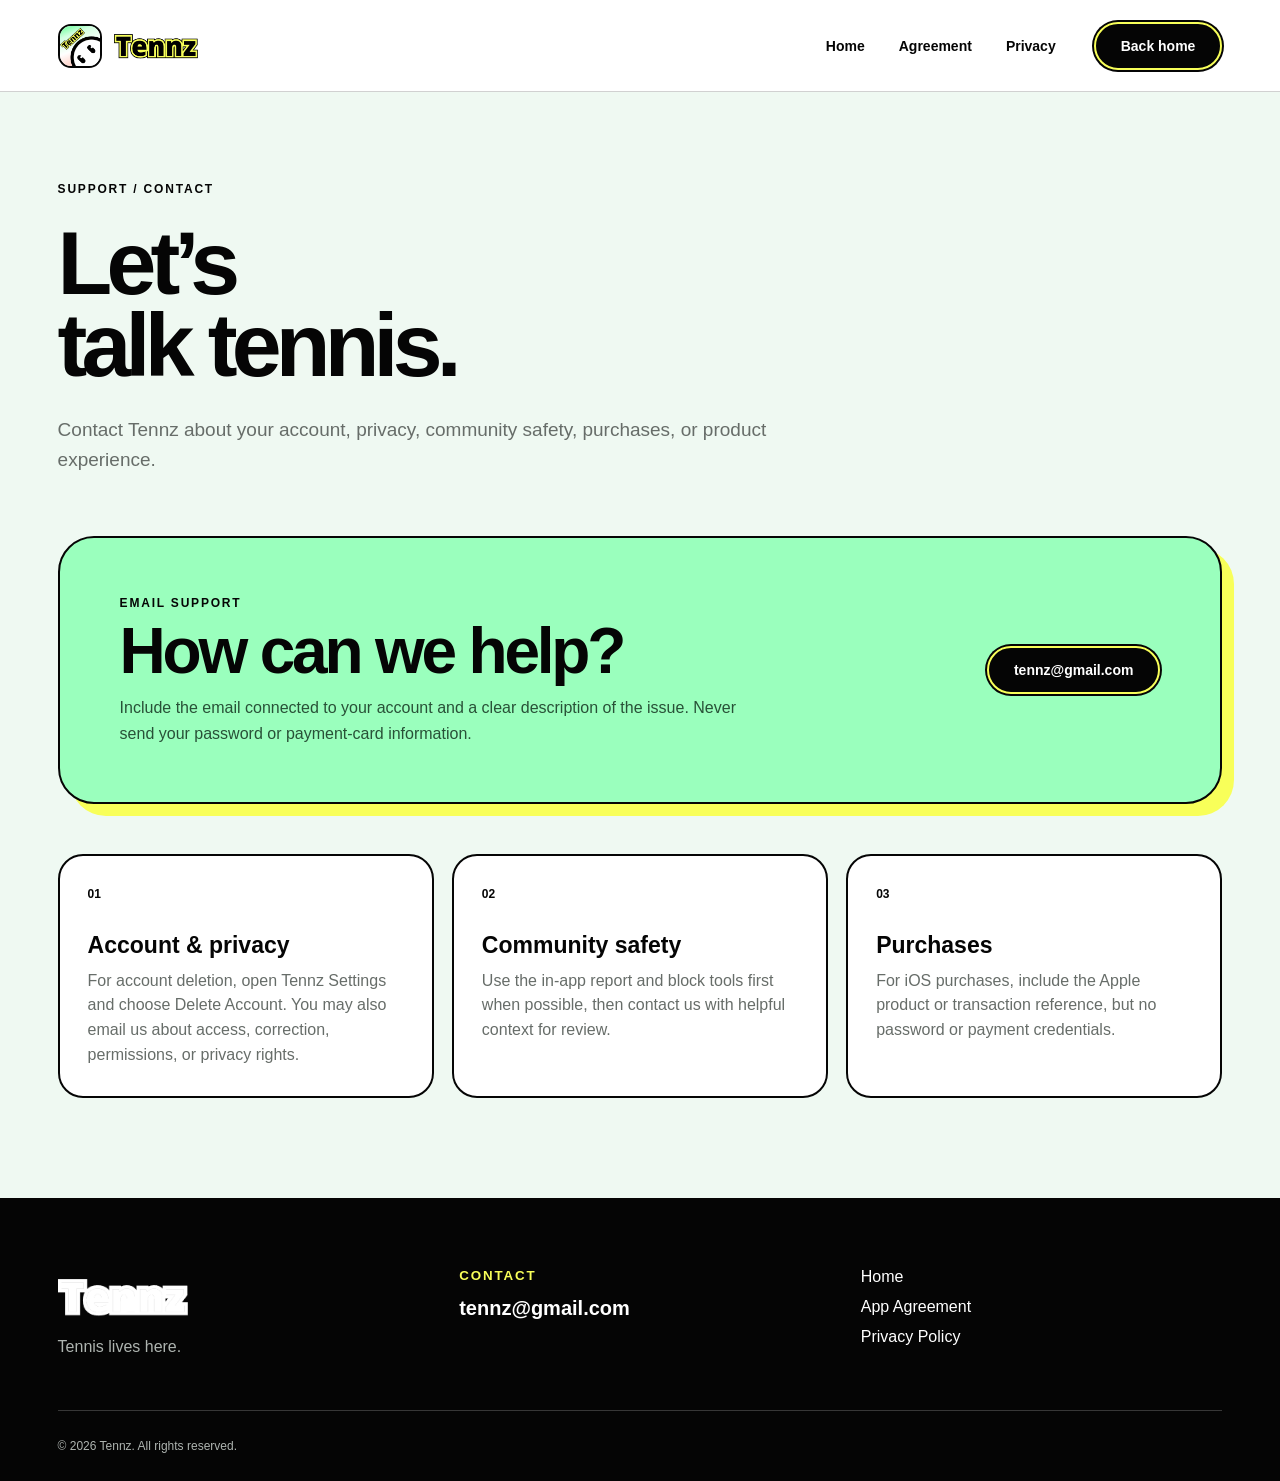
==== commit 4a0a099b: "1" ====
--- a/contact/index.html
+++ b/contact/index.html
@@ -2,5 +2,5 @@
 <body class="legal-body"><header class="topbar legal-topbar"><a class="brand" href="../index.html"><img src="../assets/tennz_icon.png" alt=""><img class="wordmark" src="../assets/tennz_wordmark.png" alt="Tennz"></a><nav class="nav"><a href="../index.html">Home</a><a href="../users/index.html">Agreement</a><a href="../privacy/index.html">Privacy</a></nav><a class="pill pill-dark" href="../index.html">Back home</a></header>
 <main class="legal-main"><section class="legal-hero"><span class="overline">SUPPORT / CONTACT</span><h1>Let’s<br>talk tennis.</h1><p>Contact Tennz about your account, privacy, community safety, purchases, or product experience.</p></section>
 <section class="contact-card"><div><span class="overline">EMAIL SUPPORT</span><h2>How can we help?</h2><p>Include the email connected to your account and a clear description of the issue. Never send your password or payment-card information.</p></div><a class="pill pill-dark" href="mailto:tennz@gmail.com?subject=Tennz%20Support">tennz@gmail.com</a></section>
-<section class="contact-grid"><article><span>01</span><h3>Account &amp; privacy</h3><p>Profile updates, access issues, permission questions, privacy requests, or account deletion.</p></article><article><span>02</span><h3>Community safety</h3><p>Use the in-app report and block tools first when possible, then contact us with helpful context.</p></article><article><span>03</span><h3>Purchases</h3><p>For iOS purchases, include the Apple product or transaction reference, but no payment credentials.</p></article></section></main>
+<section class="contact-grid"><article><span>01</span><h3>Account &amp; privacy</h3><p>For account deletion, open Tennz Settings and choose Delete Account. You may also email us about access, correction, permissions, or privacy rights.</p></article><article><span>02</span><h3>Community safety</h3><p>Use the in-app report and block tools first when possible, then contact us with helpful context for review.</p></article><article><span>03</span><h3>Purchases</h3><p>For iOS purchases, include the Apple product or transaction reference, but no password or payment credentials.</p></article></section></main>
 <footer class="footer"><div><img src="../assets/tennz_wordmark.png" alt="Tennz"><p>Tennis lives here.</p></div><div><small>CONTACT</small><a href="mailto:tennz@gmail.com">tennz@gmail.com</a></div><nav><a href="../index.html">Home</a><a href="../users/index.html">App Agreement</a><a href="../privacy/index.html">Privacy Policy</a></nav><p class="copyright">© 2026 Tennz. All rights reserved.</p></footer></body></html>
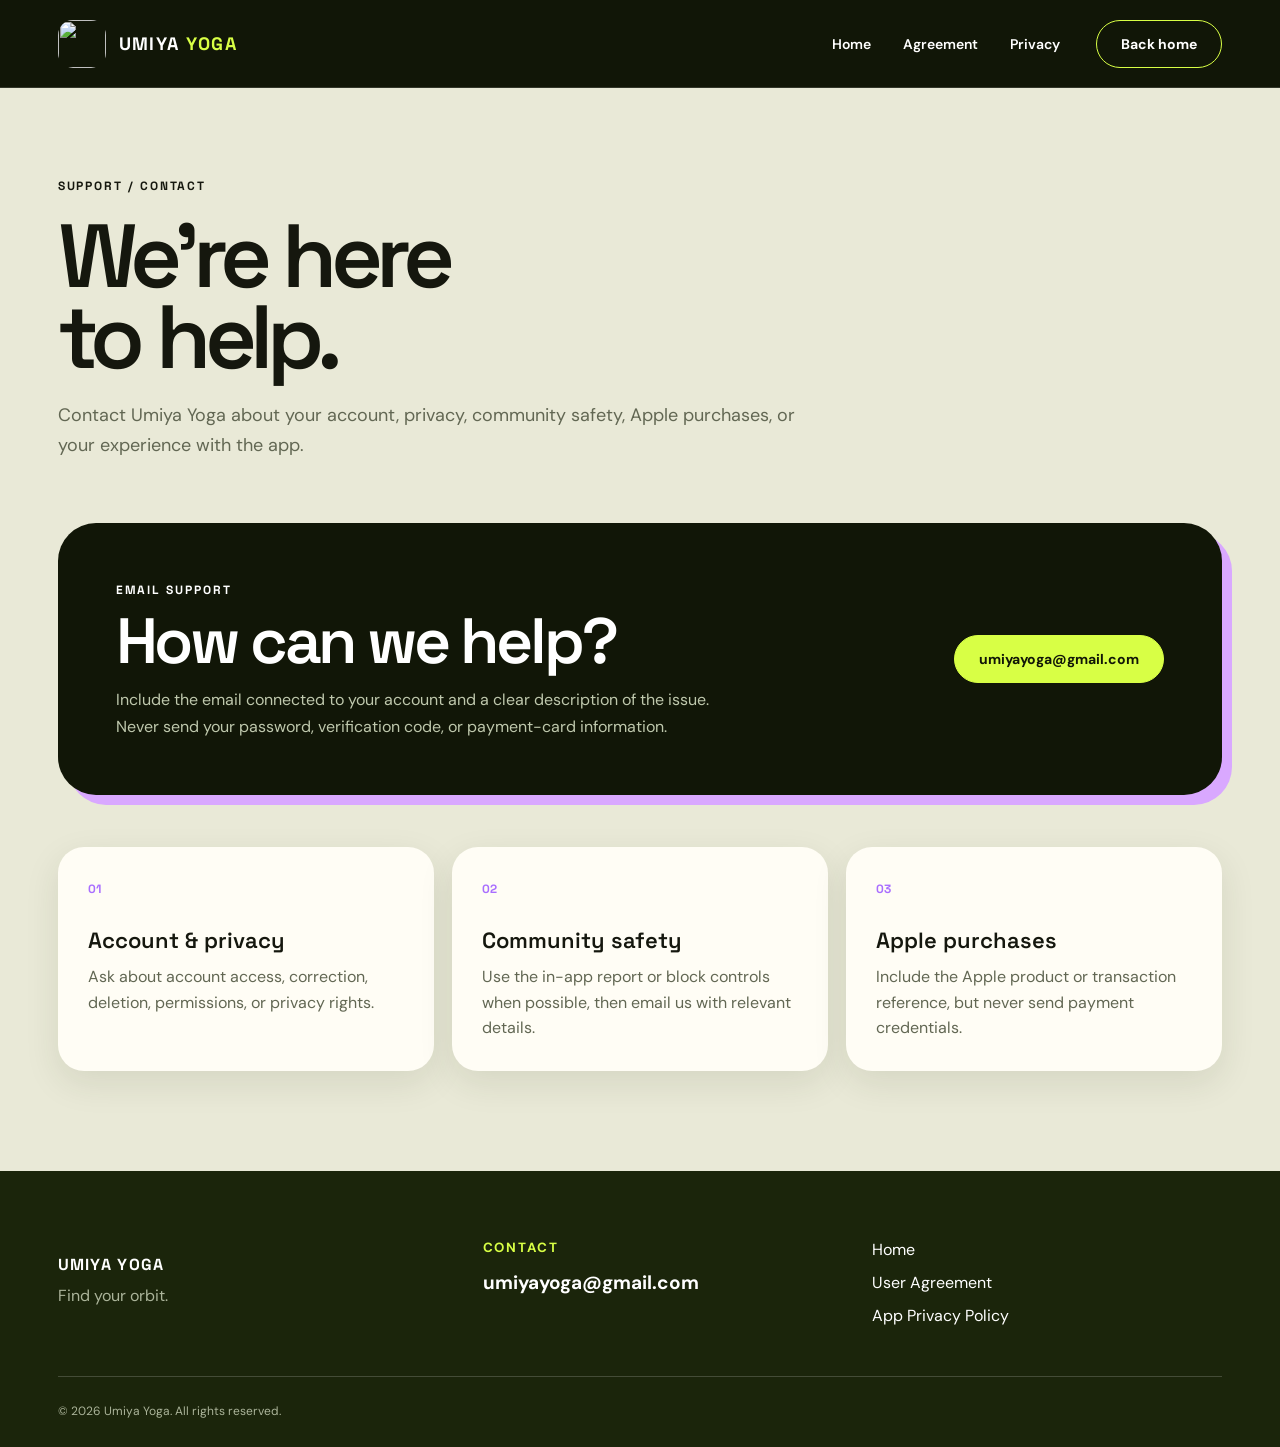
==== commit f79bfa09: "1" ====
--- a/contact/index.html
+++ b/contact/index.html
@@ -1,6 +1,6 @@
-<!doctype html><html lang="en"><head><meta charset="utf-8"><meta name="viewport" content="width=device-width,initial-scale=1"><meta name="description" content="Contact Tennz support"><meta name="theme-color" content="#9affbd"><title>Contact Us — Tennz</title><link rel="icon" href="../assets/tennz_icon.png"><link rel="stylesheet" href="../styles.css"></head>
-<body class="legal-body"><header class="topbar legal-topbar"><a class="brand" href="../index.html"><img src="../assets/tennz_icon.png" alt=""><img class="wordmark" src="../assets/tennz_wordmark.png" alt="Tennz"></a><nav class="nav"><a href="../index.html">Home</a><a href="../users/index.html">Agreement</a><a href="../privacy/index.html">Privacy</a></nav><a class="pill pill-dark" href="../index.html">Back home</a></header>
-<main class="legal-main"><section class="legal-hero"><span class="overline">SUPPORT / CONTACT</span><h1>Let’s<br>talk tennis.</h1><p>Contact Tennz about your account, privacy, community safety, purchases, or product experience.</p></section>
-<section class="contact-card"><div><span class="overline">EMAIL SUPPORT</span><h2>How can we help?</h2><p>Include the email connected to your account and a clear description of the issue. Never send your password or payment-card information.</p></div><a class="pill pill-dark" href="mailto:tennz@gmail.com?subject=Tennz%20Support">tennz@gmail.com</a></section>
-<section class="contact-grid"><article><span>01</span><h3>Account &amp; privacy</h3><p>For account deletion, open Tennz Settings and choose Delete Account. You may also email us about access, correction, permissions, or privacy rights.</p></article><article><span>02</span><h3>Community safety</h3><p>Use the in-app report and block tools first when possible, then contact us with helpful context for review.</p></article><article><span>03</span><h3>Purchases</h3><p>For iOS purchases, include the Apple product or transaction reference, but no password or payment credentials.</p></article></section></main>
-<footer class="footer"><div><img src="../assets/tennz_wordmark.png" alt="Tennz"><p>Tennis lives here.</p></div><div><small>CONTACT</small><a href="mailto:tennz@gmail.com">tennz@gmail.com</a></div><nav><a href="../index.html">Home</a><a href="../users/index.html">App Agreement</a><a href="../privacy/index.html">Privacy Policy</a></nav><p class="copyright">© 2026 Tennz. All rights reserved.</p></footer></body></html>
+<!doctype html><html lang="en"><head><meta charset="utf-8"><meta name="viewport" content="width=device-width,initial-scale=1"><meta name="description" content="Contact Umiya Yoga support"><meta name="theme-color" content="#171d08"><title>Contact Us — Umiya Yoga</title><link rel="icon" href="../assets/umiya_yoga_emblem.png"><link rel="stylesheet" href="../styles.css"></head>
+<body class="legal-body"><header class="topbar legal-topbar"><a class="brand" href="../index.html"><img src="../assets/umiya_yoga_brand_mark.png" alt=""><span>UMIYA <i>YOGA</i></span></a><nav class="nav"><a href="../index.html">Home</a><a href="../users/index.html">Agreement</a><a href="../privacy/index.html">Privacy</a></nav><a class="orbit-button" href="../index.html">Back home</a></header>
+<main class="legal-main"><section class="legal-hero"><span class="eyebrow">SUPPORT / CONTACT</span><h1>We’re here<br>to help.</h1><p>Contact Umiya Yoga about your account, privacy, community safety, Apple purchases, or your experience with the app.</p></section>
+<section class="contact-card"><div><span class="eyebrow">EMAIL SUPPORT</span><h2>How can we help?</h2><p>Include the email connected to your account and a clear description of the issue. Never send your password, verification code, or payment-card information.</p></div><a class="orbit-button solid" href="mailto:umiyayoga@gmail.com?subject=Umiya%20Yoga%20Support">umiyayoga@gmail.com</a></section>
+<section class="contact-grid"><article><span>01</span><h3>Account &amp; privacy</h3><p>Ask about account access, correction, deletion, permissions, or privacy rights.</p></article><article><span>02</span><h3>Community safety</h3><p>Use the in-app report or block controls when possible, then email us with relevant details.</p></article><article><span>03</span><h3>Apple purchases</h3><p>Include the Apple product or transaction reference, but never send payment credentials.</p></article></section></main>
+<footer class="footer"><div class="footer-brand"><img src="../assets/umiya_yoga_brand_mark.png" alt=""><strong>UMIYA YOGA</strong><p>Find your orbit.</p></div><div><small>CONTACT</small><a href="mailto:umiyayoga@gmail.com">umiyayoga@gmail.com</a></div><nav><a href="../index.html">Home</a><a href="../users/index.html">User Agreement</a><a href="../privacy/index.html">App Privacy Policy</a></nav><p class="copyright">© 2026 Umiya Yoga. All rights reserved.</p></footer></body></html>
--- a/styles.css
+++ b/styles.css
@@ -1,9 +1,19 @@
-:root{--mint:#9affbd;--green:#4bea84;--yellow:#f8ff59;--ink:#050505;--paper:#fff;--soft:#eff9f2;--grey:#676d69;--line:rgba(5,5,5,.18)}
-*{box-sizing:border-box}html{scroll-behavior:smooth;overflow-x:hidden}body{margin:0;overflow-x:hidden;color:var(--ink);font-family:Inter,"SF Pro Display","SF Pro Text",-apple-system,BlinkMacSystemFont,"Segoe UI",sans-serif;background:var(--paper)}a{color:inherit;text-decoration:none}img{display:block;max-width:100%}.topbar{position:relative;z-index:10;display:flex;align-items:center;min-height:92px;padding:0 4.5vw;border-bottom:1px solid var(--line);background:var(--mint)}.brand{display:flex;align-items:center;gap:12px}.brand>img:first-child{width:44px;height:44px;border:2px solid var(--ink);border-radius:13px}.brand .wordmark{width:84px}.nav{display:flex;gap:34px;margin-left:auto;margin-right:38px;font-size:14px;font-weight:750}.nav a,.text-link{position:relative}.nav a:after,.text-link:after{position:absolute;right:0;bottom:-5px;left:0;height:2px;background:var(--ink);content:"";transform:scaleX(0);transform-origin:left;transition:transform .2s}.nav a:hover:after,.nav a:focus-visible:after,.text-link:hover:after,.text-link:focus-visible:after{transform:scaleX(1)}.pill{display:inline-flex;min-height:48px;align-items:center;justify-content:center;padding:0 25px;border:2px solid var(--yellow);border-radius:999px;font-size:14px;font-weight:800;box-shadow:0 0 0 2px var(--ink);transition:transform .18s}.pill:hover,.pill:focus-visible{transform:translateY(-2px);outline:none}.pill-dark{color:#fff;background:var(--ink)}
-.hero{display:grid;min-height:720px;grid-template-columns:44% 56%;background:var(--mint)}.hero-text{display:flex;flex-direction:column;justify-content:center;padding:70px 4.5vw}.overline,.section-index{font-size:12px;font-weight:900;letter-spacing:.15em;text-transform:uppercase}.hero h1{margin:26px 0 28px;font-size:clamp(68px,8.7vw,142px);line-height:.78;letter-spacing:-.075em}.hero h1 span{-webkit-text-stroke:2px var(--ink);color:transparent}.lead{max-width:550px;margin:0;color:#24412d;font-size:19px;line-height:1.55}.actions{display:flex;align-items:center;gap:30px;margin-top:38px}.text-link{font-size:14px;font-weight:850}.hero-visual{position:relative;min-height:720px;overflow:hidden;background:var(--ink)}.hero-photo{position:absolute;inset:44px 0 0 10%;overflow:hidden;border-radius:90px 0 0}.hero-photo:after{position:absolute;inset:0;background:linear-gradient(180deg,transparent 50%,rgba(5,5,5,.65));content:""}.hero-photo img{width:100%;height:100%;object-fit:cover;object-position:center 52%}.hero-mark{position:absolute;top:9%;left:1%;width:126px;border:5px solid var(--yellow);border-radius:35px;transform:rotate(-7deg);box-shadow:12px 12px 0 var(--ink)}.hero-number{position:absolute;z-index:2;top:18px;right:24px;color:#fff;font-size:12px;font-weight:800}.hero-caption{position:absolute;z-index:2;right:5%;bottom:7%;left:17%;display:flex;align-items:flex-end;justify-content:space-between;color:#fff}.hero-caption strong{font-size:clamp(34px,4vw,62px);line-height:.96;letter-spacing:-.05em}.hero-caption span{font-size:11px;letter-spacing:.12em;text-transform:uppercase}.ticker{overflow:hidden;padding:17px 0;border-block:2px solid var(--ink);background:var(--yellow);white-space:nowrap}.ticker div{font-size:clamp(25px,3vw,42px);font-weight:950;letter-spacing:-.04em;text-align:center}.ticker i{padding:0 1.5vw;font-size:.45em;font-style:normal;vertical-align:middle}
-.community,.safety{padding:110px 4.5vw}.section-index{padding-bottom:22px;border-bottom:1px solid var(--line)}.community-copy,.experience-head,.safety-title{display:grid;grid-template-columns:1.5fr .7fr;align-items:end;gap:8vw;padding:70px 0}.community-copy h2,.experience h2,.safety h2,.legal-hero h1{margin:0;font-size:clamp(52px,7vw,108px);line-height:.92;letter-spacing:-.065em}.community-copy h2 em{color:var(--green);font-style:normal}.community-copy p,.experience-head p,.safety-title p{margin:0;color:var(--grey);font-size:18px;line-height:1.6}.community-stage{position:relative;height:min(64vw,690px);min-height:460px;overflow:hidden;border:2px solid var(--ink);border-radius:54px;background:linear-gradient(135deg,var(--mint) 0 46%,#fceff1 46%)}.community-stage:before{position:absolute;inset:0;background-image:radial-gradient(rgba(5,5,5,.18) 2px,transparent 2px);background-size:22px 22px;content:"";mask-image:linear-gradient(90deg,#000,transparent 50%)}.share-art{position:absolute;right:5%;bottom:-8%;height:106%;object-fit:contain}.stage-copy{position:absolute;z-index:2;top:11%;left:7%;display:flex;flex-direction:column;gap:20px}.stage-copy span{font-size:12px;font-weight:900;letter-spacing:.14em}.stage-copy strong{font-size:clamp(42px,6vw,92px);line-height:.9;letter-spacing:-.06em}.ball{position:absolute;border:2px solid var(--ink);border-radius:50%;background:var(--yellow);box-shadow:inset -10px -10px 0 rgba(0,0,0,.08)}.ball-one{right:5%;bottom:8%;width:76px;height:76px}.ball-two{top:8%;right:42%;width:38px;height:38px}
-.experience{padding:110px 4.5vw;color:#fff;background:var(--ink)}.section-index.light{border-color:rgba(255,255,255,.25)}.experience-head p{color:#aeb4b0}.feature-list{border-top:1px solid rgba(255,255,255,.25)}.feature-list article{display:grid;grid-template-columns:70px 1fr 1fr;align-items:center;gap:25px;padding:34px 0;border-bottom:1px solid rgba(255,255,255,.25)}.feature-list span{color:var(--yellow);font-size:12px;font-weight:900}.feature-list h3{margin:0;font-size:clamp(30px,4vw,60px);letter-spacing:-.04em}.feature-list p{max-width:570px;margin:0;color:#aeb4b0;font-size:16px;line-height:1.55}.ai-strip{display:grid;min-height:350px;grid-template-columns:1.1fr .9fr;align-items:center;margin-top:70px;overflow:hidden;border-radius:50px;color:var(--ink);background:#edfff3}.ai-strip img{width:100%;height:100%;object-fit:cover}.ai-strip div{padding:45px}.ai-strip small{font-weight:900;letter-spacing:.12em}.ai-strip strong{display:block;margin-top:25px;font-size:clamp(38px,5vw,72px);line-height:.95;letter-spacing:-.05em}
-.legal-links{border-top:2px solid var(--ink)}.legal-links a{display:grid;grid-template-columns:80px 1fr auto;align-items:center;min-height:120px;border-bottom:2px solid var(--ink);transition:padding .2s,background .2s}.legal-links a:hover,.legal-links a:focus-visible{padding-inline:22px;background:var(--yellow);outline:none}.legal-links span{font-size:12px;font-weight:900}.legal-links strong{font-size:clamp(26px,4vw,46px);letter-spacing:-.04em}.legal-links i{font-size:30px;font-style:normal}.footer{display:grid;grid-template-columns:1fr 1fr 1fr;gap:40px;padding:70px 4.5vw 28px;color:#fff;background:var(--ink)}.footer img{width:130px;filter:brightness(0) invert(1)}.footer p{margin:14px 0 0;color:#aeb4b0}.footer small{display:block;margin-bottom:14px;color:var(--yellow);font-weight:900;letter-spacing:.14em}.footer>div>a{font-size:20px;font-weight:800}.footer nav{display:flex;flex-direction:column;gap:12px;align-items:flex-start}.footer nav a:hover{text-decoration:underline}.copyright{grid-column:1/-1;padding-top:28px;border-top:1px solid rgba(255,255,255,.2);font-size:12px}
-.legal-body{background:var(--soft)}.legal-topbar{background:var(--paper)}.legal-main{width:min(1180px,91%);margin:auto;padding-bottom:100px}.legal-hero{padding:90px 0 60px}.legal-hero .overline{display:block;margin-bottom:26px}.legal-hero p:last-child{max-width:720px;margin:28px 0 0;color:var(--grey);font-size:19px;line-height:1.6}.legal-layout{display:grid;grid-template-columns:260px minmax(0,1fr);gap:55px;align-items:start}.legal-aside{position:sticky;top:30px;padding:25px;border:2px solid var(--ink);border-radius:25px;background:var(--yellow)}.legal-aside strong{display:block;font-size:14px}.legal-aside span{display:block;margin-top:8px;font-size:13px;color:#444}.legal-document{padding:55px 65px;border:2px solid var(--ink);border-radius:36px;background:#fff;box-shadow:12px 12px 0 var(--mint)}.legal-document h2{margin:50px 0 14px;font-size:28px;letter-spacing:-.03em}.legal-document h2:first-child{margin-top:0}.legal-document h3{margin:30px 0 10px;font-size:19px}.legal-document p,.legal-document li{color:#3f4541;font-size:15.5px;line-height:1.75}.legal-document ul{padding-left:22px}.legal-document a{text-decoration:underline;font-weight:750}.notice{padding:20px 22px;border-left:5px solid var(--green);background:var(--soft)}.contact-card{display:grid;grid-template-columns:1fr auto;align-items:center;gap:40px;padding:55px 60px;border:2px solid var(--ink);border-radius:36px;background:var(--mint);box-shadow:12px 12px 0 var(--yellow)}.contact-card h2{margin:10px 0 14px;font-size:clamp(36px,5vw,70px);line-height:.95;letter-spacing:-.05em}.contact-card p{max-width:620px;margin:0;color:#285137;line-height:1.6}.contact-grid{display:grid;grid-template-columns:repeat(3,1fr);gap:18px;margin-top:50px}.contact-grid article{padding:28px;border:2px solid var(--ink);border-radius:25px;background:#fff}.contact-grid span{font-size:12px;font-weight:900}.contact-grid h3{margin:30px 0 10px;font-size:23px}.contact-grid p{margin:0;color:var(--grey);line-height:1.55}
-@media(max-width:900px){.nav{display:none}.topbar{padding-inline:22px}.topbar>.pill{margin-left:auto}.hero{grid-template-columns:1fr}.hero-text{min-height:610px;padding-inline:6vw}.hero-visual{min-height:620px}.community-copy,.experience-head,.safety-title{grid-template-columns:1fr;align-items:start}.community-stage{height:700px}.feature-list article{grid-template-columns:50px 1fr}.feature-list p{grid-column:2}.ai-strip{grid-template-columns:1fr}.ai-strip img{height:320px}.legal-layout{grid-template-columns:1fr}.legal-aside{position:static}.contact-grid{grid-template-columns:1fr}.footer{grid-template-columns:1fr 1fr}}
-@media(max-width:600px){.topbar{min-height:76px}.brand .wordmark{display:none}.topbar>.pill{min-height:42px;padding-inline:14px;font-size:12px}.hero-text{min-height:560px}.hero h1{font-size:72px}.hero-visual{min-height:530px}.hero-photo{inset:28px 0 0 5%;border-radius:54px 0 0}.hero-mark{width:90px}.hero-caption{left:12%}.community,.experience,.safety{padding:76px 20px}.community-copy,.experience-head,.safety-title{padding:48px 0}.community-stage{height:520px;min-height:0;border-radius:32px}.share-art{right:-18%;height:95%}.stage-copy strong{font-size:43px}.feature-list article{grid-template-columns:35px 1fr}.ai-strip{border-radius:30px}.ai-strip img{height:230px}.ai-strip div{padding:30px}.footer{grid-template-columns:1fr;padding:55px 22px 25px}.legal-main{width:calc(100% - 32px)}.legal-hero{padding:60px 0 40px}.legal-hero h1{font-size:54px}.legal-document{padding:32px 22px;border-radius:26px;box-shadow:7px 7px 0 var(--mint)}.contact-card{grid-template-columns:1fr;padding:38px 25px}.contact-card .pill{width:100%}}
+@import url('https://fonts.googleapis.com/css2?family=DM+Sans:wght@400;500;600;700&family=Space+Grotesk:wght@500;600;700&display=swap');
+:root{--night:#111607;--moss:#1b250b;--lime:#d8ff45;--acid:#a9cf22;--lilac:#d9a8ff;--violet:#a96eff;--cream:#f7f5e9;--paper:#fffdf5;--ink:#15170e;--muted:#626753;--line:rgba(21,23,14,.18)}
+*{box-sizing:border-box}html{scroll-behavior:smooth;overflow-x:hidden}body{margin:0;overflow-x:hidden;color:var(--ink);font-family:"DM Sans",sans-serif;background:var(--cream)}a{color:inherit;text-decoration:none}img{display:block;max-width:100%}.topbar{position:relative;z-index:20;display:flex;min-height:88px;align-items:center;padding:0 4.5vw;color:#fff;background:var(--night);border-bottom:1px solid rgba(255,255,255,.14)}.brand{display:flex;align-items:center;gap:13px}.brand img{width:48px;height:48px;border-radius:15px}.brand span{font-family:"Space Grotesk",sans-serif;font-size:18px;font-weight:700;letter-spacing:.08em}.brand i{color:var(--lime);font-style:normal}.nav{display:flex;gap:32px;margin-left:auto;margin-right:36px;font-size:14px;font-weight:600}.nav a{transition:color .2s}.nav a:hover,.nav a:focus-visible{color:var(--lime)}.orbit-button{display:inline-flex;min-height:48px;align-items:center;justify-content:center;gap:18px;padding:0 24px;border:1px solid var(--lime);border-radius:999px;font-size:14px;font-weight:700;transition:transform .2s,background .2s,color .2s}.orbit-button:hover,.orbit-button:focus-visible{color:var(--night);background:var(--lime);transform:translateY(-2px);outline:none}.orbit-button.solid{color:var(--night);background:var(--lime)}
+.hero{position:relative;display:grid;min-height:760px;grid-template-columns:48% 52%;overflow:hidden;color:#fff;background:radial-gradient(circle at 12% 18%,#405511 0,transparent 27%),var(--night)}.hero-copy{position:relative;z-index:3;display:flex;flex-direction:column;justify-content:center;padding:90px 4.5vw}.eyebrow,.section-tag{font:700 12px/1 "Space Grotesk",sans-serif;letter-spacing:.16em}.hero h1,.section-heading h2,.companion h2,.legal-hero h1{margin:25px 0 30px;font:600 clamp(64px,7.4vw,122px)/.9 "Space Grotesk",sans-serif;letter-spacing:-.07em}.hero h1 em,.companion h2 em{color:var(--lilac);font-style:normal}.hero-lead{max-width:580px;margin:0;color:#cdd4bc;font-size:18px;line-height:1.7}.hero-actions{display:flex;align-items:center;gap:28px;margin-top:38px}.quiet-link{color:#e3e7d9;font-size:13px;font-weight:700}.hero-art{position:relative;min-height:760px;overflow:hidden;background:linear-gradient(145deg,#26370c,#788d10)}.hero-person{position:absolute;inset:0;width:100%;height:100%;object-fit:cover;object-position:center 30%;mix-blend-mode:luminosity;opacity:.83}.hero-art:after{position:absolute;inset:0;background:linear-gradient(180deg,transparent 45%,rgba(17,22,7,.78));content:""}.planet-halo{position:absolute;z-index:2;top:9%;left:5%;width:74%;aspect-ratio:1;border:2px solid var(--lilac);border-radius:50%;box-shadow:0 0 0 34px rgba(217,168,255,.13),0 0 80px rgba(217,168,255,.42)}.floating-mark{position:absolute;z-index:4;top:12%;right:8%;width:116px;border-radius:32px;box-shadow:0 18px 50px rgba(0,0,0,.35);transform:rotate(8deg)}.planet-label{position:absolute;z-index:4;top:28px;left:30px;font:700 11px "Space Grotesk",sans-serif;letter-spacing:.15em}.hero-art p{position:absolute;z-index:4;right:8%;bottom:7%;margin:0;font:600 clamp(28px,3vw,52px)/1 "Space Grotesk",sans-serif;letter-spacing:-.04em}.hero-orbit{position:absolute;z-index:1;border:1px solid rgba(216,255,69,.28);border-radius:50%;pointer-events:none}.orbit-one{top:-35%;left:-20%;width:66vw;aspect-ratio:1}.orbit-two{bottom:-55%;left:8%;width:56vw;aspect-ratio:1}
+.mantra{overflow:hidden;padding:18px 0;color:var(--night);background:var(--lime);border-block:1px solid var(--night);white-space:nowrap}.mantra div{font:700 clamp(24px,3vw,42px) "Space Grotesk",sans-serif;letter-spacing:-.03em;text-align:center}.mantra i{padding:0 1.7vw;color:var(--violet);font-style:normal}.practice,.community{padding:110px 4.5vw}.section-tag{display:flex;gap:24px;padding-bottom:22px;border-bottom:1px solid var(--line)}.section-tag span{color:var(--violet)}.section-heading{display:grid;grid-template-columns:1.45fr .55fr;align-items:end;gap:8vw;padding:68px 0}.section-heading h2{margin:0;color:var(--night)}.section-heading p{margin:0;color:var(--muted);font-size:18px;line-height:1.65}.practice-stage{position:relative;min-height:640px;overflow:hidden;border-radius:52px;background:linear-gradient(135deg,var(--lilac),#f5c9e2 46%,var(--lime));box-shadow:0 22px 70px rgba(45,55,20,.16)}.practice-stage>img{position:absolute;right:3%;bottom:-14%;height:112%;object-fit:contain}.stage-copy{position:absolute;z-index:2;top:13%;left:7%;max-width:510px}.stage-copy span{font:700 11px "Space Grotesk",sans-serif;letter-spacing:.15em}.stage-copy h3{margin:20px 0;font:600 clamp(45px,6vw,88px)/.92 "Space Grotesk",sans-serif;letter-spacing:-.06em}.stage-copy p{max-width:400px;line-height:1.65}.stage-star{position:absolute;color:#fff;font-size:55px}.star-a{top:10%;right:43%}.star-b{right:5%;bottom:8%;font-size:30px}
+.companion{padding:110px 4.5vw;color:#fff;background:var(--night)}.section-tag.light{border-color:rgba(255,255,255,.2)}.companion-grid{display:grid;grid-template-columns:1fr .85fr;gap:8vw;align-items:center;padding:72px 0}.companion h2{font-size:clamp(55px,6vw,96px)}.companion-grid>div:first-child>p:last-child{max-width:630px;color:#bcc5aa;font-size:18px;line-height:1.7}.companion-card{position:relative;min-height:540px;overflow:hidden;border:1px solid rgba(255,255,255,.2);border-radius:180px 180px 36px 36px;background:linear-gradient(180deg,#343f15,var(--moss))}.companion-card img{width:100%;height:100%;min-height:540px;object-fit:cover;opacity:.85}.companion-card span{position:absolute;right:0;bottom:0;left:0;padding:24px;text-align:center;color:var(--night);background:var(--lime);font:700 11px "Space Grotesk",sans-serif;letter-spacing:.15em}.feature-rail{border-top:1px solid rgba(255,255,255,.2)}.feature-rail article{display:grid;grid-template-columns:70px 1fr 1fr;align-items:center;gap:24px;padding:30px 0;border-bottom:1px solid rgba(255,255,255,.2)}.feature-rail b{color:var(--lime);font-size:12px}.feature-rail h3{margin:0;font:600 clamp(28px,3vw,50px) "Space Grotesk",sans-serif}.feature-rail p{margin:0;color:#abb49a;line-height:1.55}
+.legal-links{border-top:1px solid var(--ink)}.legal-links a{display:grid;grid-template-columns:80px 1fr auto;align-items:center;min-height:120px;border-bottom:1px solid var(--ink);transition:padding .2s,background .2s}.legal-links a:hover,.legal-links a:focus-visible{padding-inline:22px;background:var(--lilac);outline:none}.legal-links span{font:700 12px "Space Grotesk",sans-serif}.legal-links strong{font:600 clamp(28px,4vw,48px) "Space Grotesk",sans-serif;letter-spacing:-.04em}.legal-links i{font-size:30px;font-style:normal}.footer{display:grid;grid-template-columns:1.1fr 1fr 1fr;gap:40px;padding:68px 4.5vw 28px;color:#fff;background:var(--moss)}.footer-brand img{width:62px;border-radius:18px}.footer-brand strong{display:block;margin-top:15px;font:700 16px "Space Grotesk",sans-serif;letter-spacing:.08em}.footer p{margin:10px 0 0;color:#abb49a}.footer small{display:block;margin-bottom:14px;color:var(--lime);font-weight:700;letter-spacing:.14em}.footer>div>a{font-size:19px;font-weight:700}.footer nav{display:flex;flex-direction:column;gap:12px;align-items:flex-start}.footer nav a:hover{text-decoration:underline}.copyright{grid-column:1/-1;padding-top:26px;border-top:1px solid rgba(255,255,255,.18);font-size:12px}
+.legal-body{background:#e9e9d7}.legal-topbar{background:var(--night)}.legal-main{width:min(1180px,91%);margin:auto;padding-bottom:100px}.legal-hero{padding:92px 0 62px}.legal-hero .eyebrow{display:block}.legal-hero h1{margin:24px 0;font-size:clamp(54px,7vw,105px)}.legal-hero p{max-width:760px;margin:0;color:var(--muted);font-size:18px;line-height:1.65}.legal-layout{display:grid;grid-template-columns:260px minmax(0,1fr);gap:48px;align-items:start}.legal-aside{position:sticky;top:28px;padding:26px;border-radius:26px;color:#fff;background:var(--night);box-shadow:8px 8px 0 var(--lilac)}.legal-aside strong{display:block;color:var(--lime);font-size:12px;letter-spacing:.1em}.legal-aside span{display:block;margin-top:8px;font-size:14px;overflow-wrap:anywhere}.legal-document{padding:58px 66px;border-radius:38px;background:var(--paper);box-shadow:10px 10px 0 var(--acid)}.legal-document h2{margin:48px 0 14px;font:600 28px "Space Grotesk",sans-serif;letter-spacing:-.03em}.legal-document h2:first-child{margin-top:0}.legal-document p,.legal-document li{color:#44483a;font-size:15.5px;line-height:1.78}.legal-document ul{padding-left:22px}.legal-document a{text-decoration:underline;font-weight:700}.notice{padding:20px 22px;border-left:4px solid var(--violet);background:#f1e6fa}.contact-card{display:grid;grid-template-columns:1fr auto;align-items:center;gap:38px;padding:55px 58px;border-radius:38px;color:#fff;background:var(--night);box-shadow:10px 10px 0 var(--lilac)}.contact-card h2{margin:12px 0 16px;font:600 clamp(38px,5vw,68px)/.95 "Space Grotesk",sans-serif;letter-spacing:-.05em}.contact-card p{max-width:630px;margin:0;color:#bfc8ad;line-height:1.65}.contact-card .orbit-button{overflow-wrap:anywhere}.contact-grid{display:grid;grid-template-columns:repeat(3,1fr);gap:18px;margin-top:52px}.contact-grid article{padding:30px;border-radius:26px;background:var(--paper);box-shadow:0 12px 35px rgba(41,48,19,.1)}.contact-grid span{color:var(--violet);font:700 12px "Space Grotesk",sans-serif}.contact-grid h3{margin:28px 0 10px;font:600 22px "Space Grotesk",sans-serif}.contact-grid p{margin:0;color:var(--muted);line-height:1.6}
+@media(max-width:900px){.nav{display:none}.topbar{padding-inline:22px}.topbar>.orbit-button{margin-left:auto}.hero{grid-template-columns:1fr}.hero-copy{min-height:610px;padding-inline:6vw}.hero-art{min-height:620px}.section-heading,.companion-grid{grid-template-columns:1fr}.practice-stage{min-height:700px}.practice-stage>img{right:-12%;height:88%}.feature-rail article{grid-template-columns:50px 1fr}.feature-rail p{grid-column:2}.legal-layout{grid-template-columns:1fr}.legal-aside{position:static}.contact-grid{grid-template-columns:1fr}.footer{grid-template-columns:1fr 1fr}}
+@media(max-width:600px){.topbar{min-height:74px}.brand span{font-size:14px}.topbar>.orbit-button{min-height:40px;padding-inline:13px;font-size:11px}.hero-copy{min-height:570px;padding:70px 20px}.hero h1{font-size:59px}.hero-actions{align-items:flex-start;flex-direction:column}.hero-art{min-height:540px}.floating-mark{width:82px}.planet-halo{width:90%}.practice,.companion,.community{padding:76px 20px}.section-heading{padding:48px 0}.section-heading h2{font-size:53px}.practice-stage{min-height:570px;border-radius:32px}.practice-stage>img{right:-35%;height:74%}.stage-copy{top:10%;left:7%;right:7%}.stage-copy h3{font-size:48px}.companion-card,.companion-card img{min-height:430px}.feature-rail article{grid-template-columns:35px 1fr}.legal-links a{grid-template-columns:48px 1fr auto;min-height:98px}.footer{grid-template-columns:1fr;padding:52px 22px 24px}.legal-main{width:calc(100% - 32px)}.legal-hero{padding:62px 0 42px}.legal-hero h1{font-size:50px}.legal-document{padding:34px 23px;border-radius:27px;box-shadow:7px 7px 0 var(--acid)}.contact-card{grid-template-columns:1fr;padding:38px 25px}.contact-card .orbit-button{width:100%}}
+
+/* Editorial bento home layout */
+.home-shell{background:#ecebd9}.home-main{width:min(1500px,calc(100% - 48px));margin:0 auto 24px}.home-topbar{position:sticky;z-index:30;top:18px;display:grid;grid-template-columns:1fr auto 1fr;align-items:center;width:min(1500px,calc(100% - 48px));min-height:74px;margin:18px auto 24px;padding:10px 12px 10px 18px;border:1px solid rgba(21,23,14,.16);border-radius:24px;background:rgba(255,253,245,.9);box-shadow:0 10px 35px rgba(27,37,11,.08);backdrop-filter:blur(18px)}.home-brand{display:flex;align-items:center;gap:12px;font:700 15px "Space Grotesk",sans-serif;letter-spacing:.08em}.home-brand img{width:48px;height:48px;border-radius:15px}.home-nav{display:flex;gap:34px;font-size:13px;font-weight:700}.home-nav a{position:relative}.home-nav a:after{position:absolute;right:0;bottom:-7px;left:0;height:2px;background:var(--violet);content:"";transform:scaleX(0);transition:transform .2s}.home-nav a:hover:after,.home-nav a:focus-visible:after{transform:scaleX(1)}.home-menu-action{justify-self:end;display:flex;min-height:48px;align-items:center;gap:30px;padding:0 20px;border-radius:16px;color:#fff;background:var(--night);font-size:13px;font-weight:700;transition:transform .2s}.home-menu-action:hover{transform:translateY(-2px)}
+.editorial-hero{display:grid;min-height:720px;grid-template-columns:110px minmax(420px,.9fr) minmax(500px,1.1fr);overflow:hidden;border-radius:42px;background:var(--paper)}.hero-rail{display:flex;flex-direction:column;align-items:center;justify-content:space-between;padding:35px 18px;border-right:1px solid var(--line)}.hero-rail span{font:700 12px "Space Grotesk",sans-serif}.hero-rail p{margin:0;font:600 10px/1.55 "Space Grotesk",sans-serif;letter-spacing:.15em;writing-mode:vertical-rl;transform:rotate(180deg)}.hero-rail i{font-size:24px;font-style:normal}.hero-statement{display:flex;flex-direction:column;justify-content:center;padding:70px 5vw}.home-kicker{margin:0;color:var(--violet);font:700 11px "Space Grotesk",sans-serif;letter-spacing:.17em}.hero-statement h1{margin:28px 0 40px;font:600 clamp(64px,7vw,118px)/.82 "Space Grotesk",sans-serif;letter-spacing:-.075em}.hero-statement h1 em{font-style:normal;color:var(--violet)}.hero-summary{display:grid;grid-template-columns:1fr 1fr;gap:30px;align-items:end}.hero-summary p{margin:0;color:var(--muted);line-height:1.65}.hero-summary a{padding-bottom:9px;border-bottom:1px solid var(--ink);font-size:13px;font-weight:700}.hero-summary a span{float:right}.hero-portrait{position:relative;min-height:720px;margin:0;overflow:hidden;background:#849b18}.hero-portrait>img:first-child{width:100%;height:100%;object-fit:cover;object-position:center 30%;filter:saturate(.75) contrast(1.05)}.hero-portrait:after{position:absolute;inset:0;background:linear-gradient(180deg,transparent 48%,rgba(17,22,7,.76));content:""}.hero-portrait figcaption{position:absolute;z-index:2;right:36px;bottom:34px;left:36px;color:#fff}.hero-portrait figcaption span{font:700 10px "Space Grotesk",sans-serif;letter-spacing:.16em}.hero-portrait figcaption strong{display:block;margin-top:12px;font:600 clamp(38px,4vw,66px)/.93 "Space Grotesk",sans-serif;letter-spacing:-.05em}.hero-badge{position:absolute;z-index:3;top:28px;right:28px;width:96px;border-radius:26px;box-shadow:0 16px 40px rgba(0,0,0,.3);transform:rotate(6deg)}
+.mini-manifesto{display:flex;align-items:center;justify-content:space-between;margin:20px 0;padding:22px 35px;border-radius:22px;color:#fff;background:var(--night);font:700 clamp(18px,2vw,32px) "Space Grotesk",sans-serif;letter-spacing:.05em}.mini-manifesto i{color:var(--lime);font-style:normal}.bento-section{padding:110px 3vw}.bento-heading{display:grid;grid-template-columns:1.2fr .55fr;align-items:end;gap:10vw;margin-bottom:60px}.bento-heading>div>span,.story-copy>span,.values-intro>span{color:var(--violet);font:700 11px "Space Grotesk",sans-serif;letter-spacing:.16em}.bento-heading h2,.story-copy h2,.values-intro h2{margin:20px 0 0;font:600 clamp(52px,6vw,92px)/.9 "Space Grotesk",sans-serif;letter-spacing:-.065em}.bento-heading>p{margin:0;color:var(--muted);font-size:18px;line-height:1.65}.bento-grid{display:grid;grid-template-columns:1.2fr .8fr .8fr;grid-template-rows:320px 320px;gap:18px}.bento-card{position:relative;overflow:hidden;border-radius:32px;padding:32px}.card-number{position:absolute;top:25px;right:27px;font:700 11px "Space Grotesk",sans-serif}.bento-card small{font:700 10px "Space Grotesk",sans-serif;letter-spacing:.15em}.bento-card h3{margin:15px 0;font:600 clamp(32px,4vw,60px)/.93 "Space Grotesk",sans-serif;letter-spacing:-.055em}.bento-card p{max-width:380px;margin:0;line-height:1.55}.bento-practice{grid-row:1/3;display:flex;align-items:flex-start;color:var(--night);background:linear-gradient(155deg,var(--lilac),#f5c9e2 58%,var(--lime))}.bento-practice>div{position:relative;z-index:2}.bento-practice>img{position:absolute;right:-10%;bottom:-12%;height:75%;object-fit:contain}.bento-note{display:flex;flex-direction:column;justify-content:flex-end;color:#fff;background:var(--night)}.bento-note blockquote{margin:0 0 20px;font:500 clamp(24px,2.6vw,42px)/1.05 "Space Grotesk",sans-serif;letter-spacing:-.04em}.bento-note p{color:#b8c0a8}.bento-orbit{display:flex;align-items:center;justify-content:center;background:var(--lime)}.bento-orbit>img{width:150px;border-radius:42px;transform:rotate(-8deg)}.bento-orbit>div{position:absolute;right:25px;bottom:25px;left:25px}.bento-orbit h3{font-size:30px}.bento-share{grid-column:2/4;display:flex;align-items:flex-end;background:var(--paper);border:1px solid var(--line)}.share-symbol{position:absolute;top:32px;right:32px;display:grid;width:70px;aspect-ratio:1;place-items:center;border-radius:50%;color:#fff;background:var(--violet);font-size:28px}
+.companion-story{display:grid;grid-template-columns:.85fr 1.15fr;min-height:720px;overflow:hidden;border-radius:42px;color:#fff;background:var(--night)}.story-image{position:relative;min-height:720px;overflow:hidden;background:#657710}.story-image img{width:100%;height:100%;object-fit:cover;opacity:.8}.story-image span{position:absolute;right:0;bottom:0;left:0;padding:20px;text-align:center;color:var(--night);background:var(--lime);font:700 10px "Space Grotesk",sans-serif;letter-spacing:.16em}.story-copy{display:flex;flex-direction:column;justify-content:center;padding:70px 7vw}.story-copy h2 em{color:var(--lilac);font-style:normal}.story-copy>p{max-width:650px;color:#b9c2a8;font-size:17px;line-height:1.7}.story-points{display:grid;grid-template-columns:repeat(3,1fr);margin-top:40px;border-top:1px solid rgba(255,255,255,.2)}.story-points div{display:flex;flex-direction:column;gap:8px;padding:22px 15px 0 0}.story-points b{color:var(--lime);font-size:10px}.story-points strong{font:600 22px "Space Grotesk",sans-serif}.story-points span{color:#9fa98d;font-size:12px}
+.values-panel{display:grid;grid-template-columns:.9fr 1.1fr;gap:8vw;padding:120px 5vw}.values-intro p{max-width:520px;color:var(--muted);font-size:17px;line-height:1.7}.values-links{border-top:1px solid var(--ink)}.values-links a{display:grid;grid-template-columns:55px 1fr auto;align-items:center;min-height:115px;border-bottom:1px solid var(--ink);transition:padding .2s,background .2s}.values-links a:hover{padding-inline:20px;background:var(--lilac)}.values-links span{font-size:11px;font-weight:700}.values-links strong{font:600 clamp(25px,3vw,42px) "Space Grotesk",sans-serif;letter-spacing:-.04em}.values-links i{font-size:25px;font-style:normal}.home-footer{display:grid;grid-template-columns:1.2fr 1fr 1fr;gap:40px;width:min(1500px,calc(100% - 48px));margin:0 auto 24px;padding:55px;border-radius:36px;color:#fff;background:var(--moss)}.home-footer-mark{display:flex;align-items:center;gap:18px}.home-footer-mark img{width:66px;border-radius:19px}.home-footer-mark div{display:flex;flex-direction:column;gap:5px}.home-footer-mark strong{font:700 15px "Space Grotesk",sans-serif;letter-spacing:.1em}.home-footer-mark span,.home-footer p{color:#aeb79d}.home-footer small{display:block;margin-bottom:12px;color:var(--lime);font-weight:700;letter-spacing:.13em}.home-footer>div>a{font-size:18px;font-weight:700}.home-footer nav{display:flex;flex-direction:column;gap:10px}.home-footer>p{grid-column:1/-1;padding-top:24px;border-top:1px solid rgba(255,255,255,.18);font-size:12px}
+@media(max-width:1050px){.home-topbar{grid-template-columns:1fr auto}.home-nav{display:none}.editorial-hero{grid-template-columns:70px 1fr}.hero-portrait{grid-column:1/3;min-height:620px}.hero-rail{grid-row:1}.bento-grid{grid-template-columns:1fr 1fr;grid-template-rows:500px 300px 300px}.bento-practice{grid-column:1/3;grid-row:auto}.bento-share{grid-column:1/3}.companion-story{grid-template-columns:1fr}.story-image{min-height:600px}.values-panel{grid-template-columns:1fr}.home-footer{grid-template-columns:1fr 1fr}}
+@media(max-width:650px){.home-main,.home-topbar,.home-footer{width:calc(100% - 24px)}.home-topbar{top:10px;min-height:64px;margin:10px auto 14px;padding:8px 9px}.home-brand span{display:none}.home-brand img{width:44px;height:44px}.home-menu-action{min-height:44px;gap:14px;padding-inline:15px}.editorial-hero{grid-template-columns:1fr;border-radius:28px}.hero-rail{display:none}.hero-statement{min-height:590px;padding:55px 25px}.hero-statement h1{font-size:60px}.hero-summary{grid-template-columns:1fr}.hero-portrait{grid-column:auto;min-height:520px}.mini-manifesto{gap:15px;padding:18px 20px;overflow:hidden;white-space:nowrap}.mini-manifesto i{display:none}.bento-section{padding:76px 8px}.bento-heading{grid-template-columns:1fr;gap:30px}.bento-heading h2,.story-copy h2,.values-intro h2{font-size:50px}.bento-grid{display:flex;flex-direction:column}.bento-card{min-height:330px}.bento-practice{min-height:520px}.bento-practice>img{height:65%}.bento-share{min-height:300px}.companion-story{border-radius:28px}.story-image{min-height:430px}.story-copy{padding:55px 25px}.story-points{grid-template-columns:1fr}.story-points div{padding-bottom:15px;border-bottom:1px solid rgba(255,255,255,.12)}.values-panel{padding:85px 8px}.values-links a{grid-template-columns:42px 1fr auto}.home-footer{grid-template-columns:1fr;padding:38px 25px;border-radius:28px}.home-footer>p{grid-column:auto}}
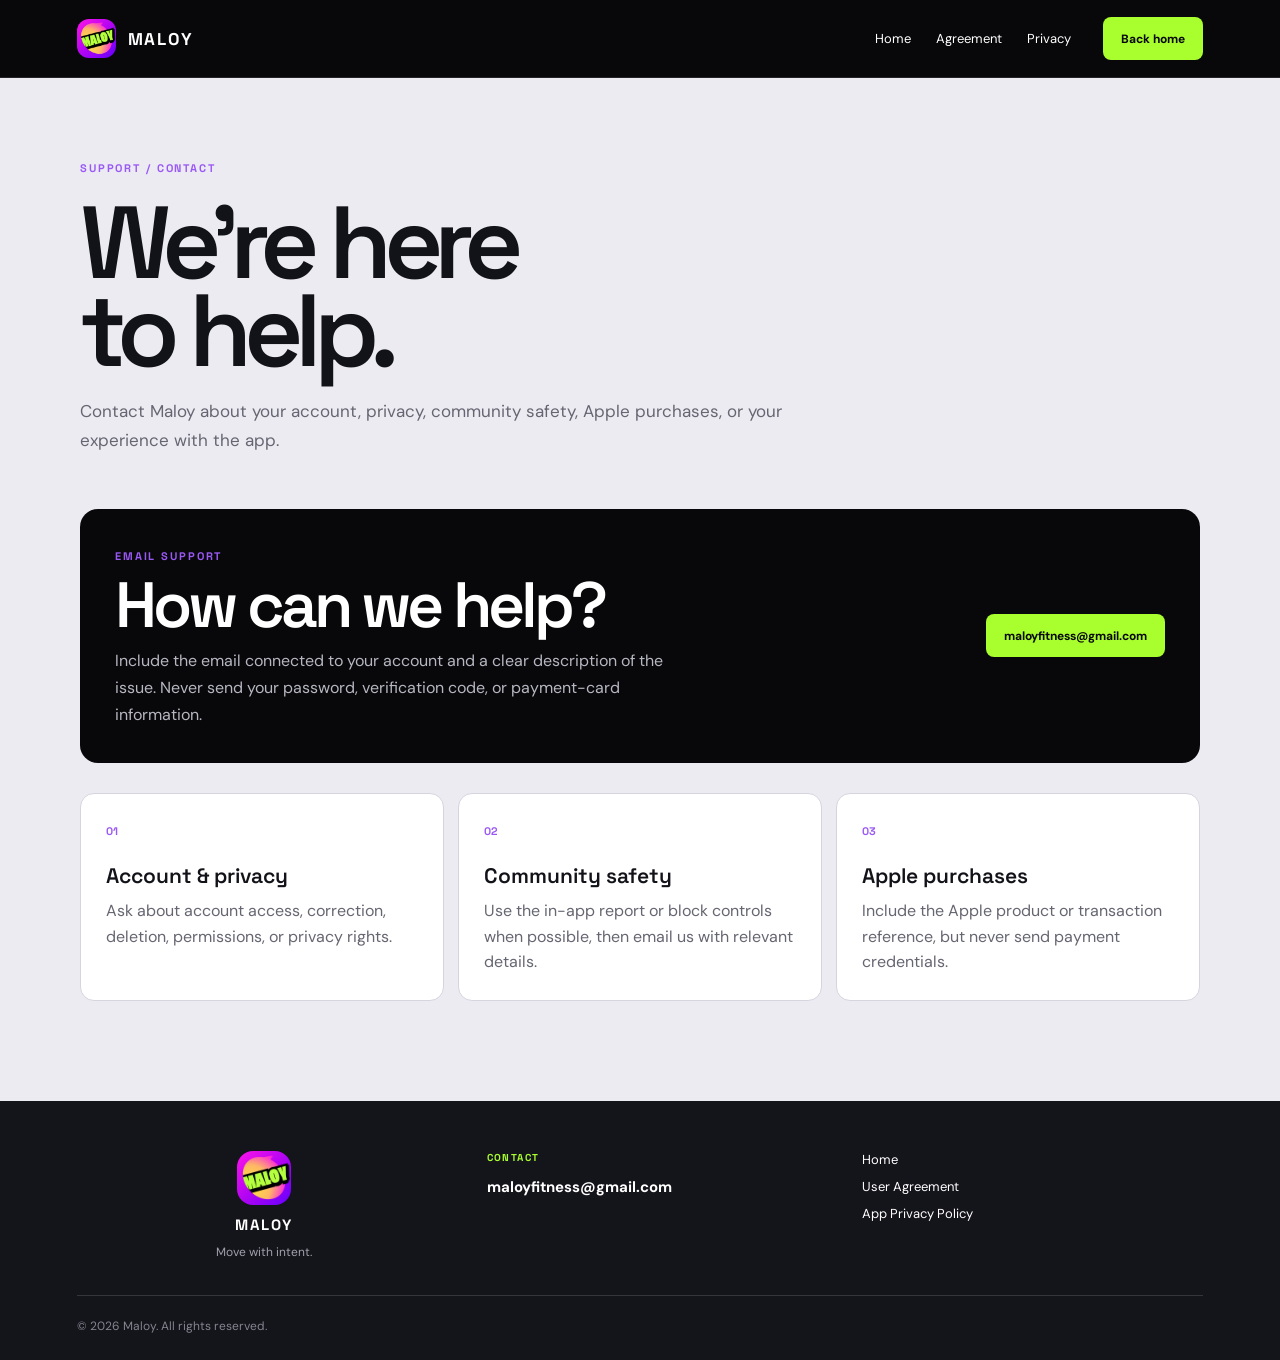
==== commit fe684b4b: "1" ====
--- a/contact/index.html
+++ b/contact/index.html
@@ -1,6 +1,6 @@
-<!doctype html><html lang="en"><head><meta charset="utf-8"><meta name="viewport" content="width=device-width,initial-scale=1"><meta name="description" content="Contact Umiya Yoga support"><meta name="theme-color" content="#171d08"><title>Contact Us — Umiya Yoga</title><link rel="icon" href="../assets/umiya_yoga_emblem.png"><link rel="stylesheet" href="../styles.css"></head>
-<body class="legal-body"><header class="topbar legal-topbar"><a class="brand" href="../index.html"><img src="../assets/umiya_yoga_brand_mark.png" alt=""><span>UMIYA <i>YOGA</i></span></a><nav class="nav"><a href="../index.html">Home</a><a href="../users/index.html">Agreement</a><a href="../privacy/index.html">Privacy</a></nav><a class="orbit-button" href="../index.html">Back home</a></header>
-<main class="legal-main"><section class="legal-hero"><span class="eyebrow">SUPPORT / CONTACT</span><h1>We’re here<br>to help.</h1><p>Contact Umiya Yoga about your account, privacy, community safety, Apple purchases, or your experience with the app.</p></section>
-<section class="contact-card"><div><span class="eyebrow">EMAIL SUPPORT</span><h2>How can we help?</h2><p>Include the email connected to your account and a clear description of the issue. Never send your password, verification code, or payment-card information.</p></div><a class="orbit-button solid" href="mailto:umiyayoga@gmail.com?subject=Umiya%20Yoga%20Support">umiyayoga@gmail.com</a></section>
+<!doctype html><html lang="en"><head><meta charset="utf-8"><meta name="viewport" content="width=device-width,initial-scale=1"><meta name="description" content="Contact Maloy support"><meta name="theme-color" content="#171d08"><title>Contact Us — Maloy</title><link rel="icon" href="../assets/maloy_app_icon.png"><link rel="stylesheet" href="../styles.css"><link rel="stylesheet" href="../legal.css"></head>
+<body class="legal-body"><header class="topbar legal-topbar"><a class="brand" href="../index.html"><img src="../assets/maloy_app_icon.png" alt=""><span>MALOY</span></a><nav class="nav"><a href="../index.html">Home</a><a href="../users/index.html">Agreement</a><a href="../privacy/index.html">Privacy</a></nav><a class="orbit-button" href="../index.html">Back home</a></header>
+<main class="legal-main"><section class="legal-hero"><span class="eyebrow">SUPPORT / CONTACT</span><h1>We’re here<br>to help.</h1><p>Contact Maloy about your account, privacy, community safety, Apple purchases, or your experience with the app.</p></section>
+<section class="contact-card"><div><span class="eyebrow">EMAIL SUPPORT</span><h2>How can we help?</h2><p>Include the email connected to your account and a clear description of the issue. Never send your password, verification code, or payment-card information.</p></div><a class="orbit-button solid" href="mailto:maloyfitness@gmail.com?subject=Maloy%20Support">maloyfitness@gmail.com</a></section>
 <section class="contact-grid"><article><span>01</span><h3>Account &amp; privacy</h3><p>Ask about account access, correction, deletion, permissions, or privacy rights.</p></article><article><span>02</span><h3>Community safety</h3><p>Use the in-app report or block controls when possible, then email us with relevant details.</p></article><article><span>03</span><h3>Apple purchases</h3><p>Include the Apple product or transaction reference, but never send payment credentials.</p></article></section></main>
-<footer class="footer"><div class="footer-brand"><img src="../assets/umiya_yoga_brand_mark.png" alt=""><strong>UMIYA YOGA</strong><p>Find your orbit.</p></div><div><small>CONTACT</small><a href="mailto:umiyayoga@gmail.com">umiyayoga@gmail.com</a></div><nav><a href="../index.html">Home</a><a href="../users/index.html">User Agreement</a><a href="../privacy/index.html">App Privacy Policy</a></nav><p class="copyright">© 2026 Umiya Yoga. All rights reserved.</p></footer></body></html>
+<footer class="footer"><div class="footer-brand"><img src="../assets/maloy_app_icon.png" alt=""><strong>MALOY</strong><p>Move with intent.</p></div><div><small>CONTACT</small><a href="mailto:maloyfitness@gmail.com">maloyfitness@gmail.com</a></div><nav><a href="../index.html">Home</a><a href="../users/index.html">User Agreement</a><a href="../privacy/index.html">App Privacy Policy</a></nav><p class="copyright">© 2026 Maloy. All rights reserved.</p></footer></body></html>
--- a/styles.css
+++ b/styles.css
@@ -1,19 +1,2 @@
 @import url('https://fonts.googleapis.com/css2?family=DM+Sans:wght@400;500;600;700&family=Space+Grotesk:wght@500;600;700&display=swap');
-:root{--night:#111607;--moss:#1b250b;--lime:#d8ff45;--acid:#a9cf22;--lilac:#d9a8ff;--violet:#a96eff;--cream:#f7f5e9;--paper:#fffdf5;--ink:#15170e;--muted:#626753;--line:rgba(21,23,14,.18)}
-*{box-sizing:border-box}html{scroll-behavior:smooth;overflow-x:hidden}body{margin:0;overflow-x:hidden;color:var(--ink);font-family:"DM Sans",sans-serif;background:var(--cream)}a{color:inherit;text-decoration:none}img{display:block;max-width:100%}.topbar{position:relative;z-index:20;display:flex;min-height:88px;align-items:center;padding:0 4.5vw;color:#fff;background:var(--night);border-bottom:1px solid rgba(255,255,255,.14)}.brand{display:flex;align-items:center;gap:13px}.brand img{width:48px;height:48px;border-radius:15px}.brand span{font-family:"Space Grotesk",sans-serif;font-size:18px;font-weight:700;letter-spacing:.08em}.brand i{color:var(--lime);font-style:normal}.nav{display:flex;gap:32px;margin-left:auto;margin-right:36px;font-size:14px;font-weight:600}.nav a{transition:color .2s}.nav a:hover,.nav a:focus-visible{color:var(--lime)}.orbit-button{display:inline-flex;min-height:48px;align-items:center;justify-content:center;gap:18px;padding:0 24px;border:1px solid var(--lime);border-radius:999px;font-size:14px;font-weight:700;transition:transform .2s,background .2s,color .2s}.orbit-button:hover,.orbit-button:focus-visible{color:var(--night);background:var(--lime);transform:translateY(-2px);outline:none}.orbit-button.solid{color:var(--night);background:var(--lime)}
-.hero{position:relative;display:grid;min-height:760px;grid-template-columns:48% 52%;overflow:hidden;color:#fff;background:radial-gradient(circle at 12% 18%,#405511 0,transparent 27%),var(--night)}.hero-copy{position:relative;z-index:3;display:flex;flex-direction:column;justify-content:center;padding:90px 4.5vw}.eyebrow,.section-tag{font:700 12px/1 "Space Grotesk",sans-serif;letter-spacing:.16em}.hero h1,.section-heading h2,.companion h2,.legal-hero h1{margin:25px 0 30px;font:600 clamp(64px,7.4vw,122px)/.9 "Space Grotesk",sans-serif;letter-spacing:-.07em}.hero h1 em,.companion h2 em{color:var(--lilac);font-style:normal}.hero-lead{max-width:580px;margin:0;color:#cdd4bc;font-size:18px;line-height:1.7}.hero-actions{display:flex;align-items:center;gap:28px;margin-top:38px}.quiet-link{color:#e3e7d9;font-size:13px;font-weight:700}.hero-art{position:relative;min-height:760px;overflow:hidden;background:linear-gradient(145deg,#26370c,#788d10)}.hero-person{position:absolute;inset:0;width:100%;height:100%;object-fit:cover;object-position:center 30%;mix-blend-mode:luminosity;opacity:.83}.hero-art:after{position:absolute;inset:0;background:linear-gradient(180deg,transparent 45%,rgba(17,22,7,.78));content:""}.planet-halo{position:absolute;z-index:2;top:9%;left:5%;width:74%;aspect-ratio:1;border:2px solid var(--lilac);border-radius:50%;box-shadow:0 0 0 34px rgba(217,168,255,.13),0 0 80px rgba(217,168,255,.42)}.floating-mark{position:absolute;z-index:4;top:12%;right:8%;width:116px;border-radius:32px;box-shadow:0 18px 50px rgba(0,0,0,.35);transform:rotate(8deg)}.planet-label{position:absolute;z-index:4;top:28px;left:30px;font:700 11px "Space Grotesk",sans-serif;letter-spacing:.15em}.hero-art p{position:absolute;z-index:4;right:8%;bottom:7%;margin:0;font:600 clamp(28px,3vw,52px)/1 "Space Grotesk",sans-serif;letter-spacing:-.04em}.hero-orbit{position:absolute;z-index:1;border:1px solid rgba(216,255,69,.28);border-radius:50%;pointer-events:none}.orbit-one{top:-35%;left:-20%;width:66vw;aspect-ratio:1}.orbit-two{bottom:-55%;left:8%;width:56vw;aspect-ratio:1}
-.mantra{overflow:hidden;padding:18px 0;color:var(--night);background:var(--lime);border-block:1px solid var(--night);white-space:nowrap}.mantra div{font:700 clamp(24px,3vw,42px) "Space Grotesk",sans-serif;letter-spacing:-.03em;text-align:center}.mantra i{padding:0 1.7vw;color:var(--violet);font-style:normal}.practice,.community{padding:110px 4.5vw}.section-tag{display:flex;gap:24px;padding-bottom:22px;border-bottom:1px solid var(--line)}.section-tag span{color:var(--violet)}.section-heading{display:grid;grid-template-columns:1.45fr .55fr;align-items:end;gap:8vw;padding:68px 0}.section-heading h2{margin:0;color:var(--night)}.section-heading p{margin:0;color:var(--muted);font-size:18px;line-height:1.65}.practice-stage{position:relative;min-height:640px;overflow:hidden;border-radius:52px;background:linear-gradient(135deg,var(--lilac),#f5c9e2 46%,var(--lime));box-shadow:0 22px 70px rgba(45,55,20,.16)}.practice-stage>img{position:absolute;right:3%;bottom:-14%;height:112%;object-fit:contain}.stage-copy{position:absolute;z-index:2;top:13%;left:7%;max-width:510px}.stage-copy span{font:700 11px "Space Grotesk",sans-serif;letter-spacing:.15em}.stage-copy h3{margin:20px 0;font:600 clamp(45px,6vw,88px)/.92 "Space Grotesk",sans-serif;letter-spacing:-.06em}.stage-copy p{max-width:400px;line-height:1.65}.stage-star{position:absolute;color:#fff;font-size:55px}.star-a{top:10%;right:43%}.star-b{right:5%;bottom:8%;font-size:30px}
-.companion{padding:110px 4.5vw;color:#fff;background:var(--night)}.section-tag.light{border-color:rgba(255,255,255,.2)}.companion-grid{display:grid;grid-template-columns:1fr .85fr;gap:8vw;align-items:center;padding:72px 0}.companion h2{font-size:clamp(55px,6vw,96px)}.companion-grid>div:first-child>p:last-child{max-width:630px;color:#bcc5aa;font-size:18px;line-height:1.7}.companion-card{position:relative;min-height:540px;overflow:hidden;border:1px solid rgba(255,255,255,.2);border-radius:180px 180px 36px 36px;background:linear-gradient(180deg,#343f15,var(--moss))}.companion-card img{width:100%;height:100%;min-height:540px;object-fit:cover;opacity:.85}.companion-card span{position:absolute;right:0;bottom:0;left:0;padding:24px;text-align:center;color:var(--night);background:var(--lime);font:700 11px "Space Grotesk",sans-serif;letter-spacing:.15em}.feature-rail{border-top:1px solid rgba(255,255,255,.2)}.feature-rail article{display:grid;grid-template-columns:70px 1fr 1fr;align-items:center;gap:24px;padding:30px 0;border-bottom:1px solid rgba(255,255,255,.2)}.feature-rail b{color:var(--lime);font-size:12px}.feature-rail h3{margin:0;font:600 clamp(28px,3vw,50px) "Space Grotesk",sans-serif}.feature-rail p{margin:0;color:#abb49a;line-height:1.55}
-.legal-links{border-top:1px solid var(--ink)}.legal-links a{display:grid;grid-template-columns:80px 1fr auto;align-items:center;min-height:120px;border-bottom:1px solid var(--ink);transition:padding .2s,background .2s}.legal-links a:hover,.legal-links a:focus-visible{padding-inline:22px;background:var(--lilac);outline:none}.legal-links span{font:700 12px "Space Grotesk",sans-serif}.legal-links strong{font:600 clamp(28px,4vw,48px) "Space Grotesk",sans-serif;letter-spacing:-.04em}.legal-links i{font-size:30px;font-style:normal}.footer{display:grid;grid-template-columns:1.1fr 1fr 1fr;gap:40px;padding:68px 4.5vw 28px;color:#fff;background:var(--moss)}.footer-brand img{width:62px;border-radius:18px}.footer-brand strong{display:block;margin-top:15px;font:700 16px "Space Grotesk",sans-serif;letter-spacing:.08em}.footer p{margin:10px 0 0;color:#abb49a}.footer small{display:block;margin-bottom:14px;color:var(--lime);font-weight:700;letter-spacing:.14em}.footer>div>a{font-size:19px;font-weight:700}.footer nav{display:flex;flex-direction:column;gap:12px;align-items:flex-start}.footer nav a:hover{text-decoration:underline}.copyright{grid-column:1/-1;padding-top:26px;border-top:1px solid rgba(255,255,255,.18);font-size:12px}
-.legal-body{background:#e9e9d7}.legal-topbar{background:var(--night)}.legal-main{width:min(1180px,91%);margin:auto;padding-bottom:100px}.legal-hero{padding:92px 0 62px}.legal-hero .eyebrow{display:block}.legal-hero h1{margin:24px 0;font-size:clamp(54px,7vw,105px)}.legal-hero p{max-width:760px;margin:0;color:var(--muted);font-size:18px;line-height:1.65}.legal-layout{display:grid;grid-template-columns:260px minmax(0,1fr);gap:48px;align-items:start}.legal-aside{position:sticky;top:28px;padding:26px;border-radius:26px;color:#fff;background:var(--night);box-shadow:8px 8px 0 var(--lilac)}.legal-aside strong{display:block;color:var(--lime);font-size:12px;letter-spacing:.1em}.legal-aside span{display:block;margin-top:8px;font-size:14px;overflow-wrap:anywhere}.legal-document{padding:58px 66px;border-radius:38px;background:var(--paper);box-shadow:10px 10px 0 var(--acid)}.legal-document h2{margin:48px 0 14px;font:600 28px "Space Grotesk",sans-serif;letter-spacing:-.03em}.legal-document h2:first-child{margin-top:0}.legal-document p,.legal-document li{color:#44483a;font-size:15.5px;line-height:1.78}.legal-document ul{padding-left:22px}.legal-document a{text-decoration:underline;font-weight:700}.notice{padding:20px 22px;border-left:4px solid var(--violet);background:#f1e6fa}.contact-card{display:grid;grid-template-columns:1fr auto;align-items:center;gap:38px;padding:55px 58px;border-radius:38px;color:#fff;background:var(--night);box-shadow:10px 10px 0 var(--lilac)}.contact-card h2{margin:12px 0 16px;font:600 clamp(38px,5vw,68px)/.95 "Space Grotesk",sans-serif;letter-spacing:-.05em}.contact-card p{max-width:630px;margin:0;color:#bfc8ad;line-height:1.65}.contact-card .orbit-button{overflow-wrap:anywhere}.contact-grid{display:grid;grid-template-columns:repeat(3,1fr);gap:18px;margin-top:52px}.contact-grid article{padding:30px;border-radius:26px;background:var(--paper);box-shadow:0 12px 35px rgba(41,48,19,.1)}.contact-grid span{color:var(--violet);font:700 12px "Space Grotesk",sans-serif}.contact-grid h3{margin:28px 0 10px;font:600 22px "Space Grotesk",sans-serif}.contact-grid p{margin:0;color:var(--muted);line-height:1.6}
-@media(max-width:900px){.nav{display:none}.topbar{padding-inline:22px}.topbar>.orbit-button{margin-left:auto}.hero{grid-template-columns:1fr}.hero-copy{min-height:610px;padding-inline:6vw}.hero-art{min-height:620px}.section-heading,.companion-grid{grid-template-columns:1fr}.practice-stage{min-height:700px}.practice-stage>img{right:-12%;height:88%}.feature-rail article{grid-template-columns:50px 1fr}.feature-rail p{grid-column:2}.legal-layout{grid-template-columns:1fr}.legal-aside{position:static}.contact-grid{grid-template-columns:1fr}.footer{grid-template-columns:1fr 1fr}}
-@media(max-width:600px){.topbar{min-height:74px}.brand span{font-size:14px}.topbar>.orbit-button{min-height:40px;padding-inline:13px;font-size:11px}.hero-copy{min-height:570px;padding:70px 20px}.hero h1{font-size:59px}.hero-actions{align-items:flex-start;flex-direction:column}.hero-art{min-height:540px}.floating-mark{width:82px}.planet-halo{width:90%}.practice,.companion,.community{padding:76px 20px}.section-heading{padding:48px 0}.section-heading h2{font-size:53px}.practice-stage{min-height:570px;border-radius:32px}.practice-stage>img{right:-35%;height:74%}.stage-copy{top:10%;left:7%;right:7%}.stage-copy h3{font-size:48px}.companion-card,.companion-card img{min-height:430px}.feature-rail article{grid-template-columns:35px 1fr}.legal-links a{grid-template-columns:48px 1fr auto;min-height:98px}.footer{grid-template-columns:1fr;padding:52px 22px 24px}.legal-main{width:calc(100% - 32px)}.legal-hero{padding:62px 0 42px}.legal-hero h1{font-size:50px}.legal-document{padding:34px 23px;border-radius:27px;box-shadow:7px 7px 0 var(--acid)}.contact-card{grid-template-columns:1fr;padding:38px 25px}.contact-card .orbit-button{width:100%}}
-
-/* Editorial bento home layout */
-.home-shell{background:#ecebd9}.home-main{width:min(1500px,calc(100% - 48px));margin:0 auto 24px}.home-topbar{position:sticky;z-index:30;top:18px;display:grid;grid-template-columns:1fr auto 1fr;align-items:center;width:min(1500px,calc(100% - 48px));min-height:74px;margin:18px auto 24px;padding:10px 12px 10px 18px;border:1px solid rgba(21,23,14,.16);border-radius:24px;background:rgba(255,253,245,.9);box-shadow:0 10px 35px rgba(27,37,11,.08);backdrop-filter:blur(18px)}.home-brand{display:flex;align-items:center;gap:12px;font:700 15px "Space Grotesk",sans-serif;letter-spacing:.08em}.home-brand img{width:48px;height:48px;border-radius:15px}.home-nav{display:flex;gap:34px;font-size:13px;font-weight:700}.home-nav a{position:relative}.home-nav a:after{position:absolute;right:0;bottom:-7px;left:0;height:2px;background:var(--violet);content:"";transform:scaleX(0);transition:transform .2s}.home-nav a:hover:after,.home-nav a:focus-visible:after{transform:scaleX(1)}.home-menu-action{justify-self:end;display:flex;min-height:48px;align-items:center;gap:30px;padding:0 20px;border-radius:16px;color:#fff;background:var(--night);font-size:13px;font-weight:700;transition:transform .2s}.home-menu-action:hover{transform:translateY(-2px)}
-.editorial-hero{display:grid;min-height:720px;grid-template-columns:110px minmax(420px,.9fr) minmax(500px,1.1fr);overflow:hidden;border-radius:42px;background:var(--paper)}.hero-rail{display:flex;flex-direction:column;align-items:center;justify-content:space-between;padding:35px 18px;border-right:1px solid var(--line)}.hero-rail span{font:700 12px "Space Grotesk",sans-serif}.hero-rail p{margin:0;font:600 10px/1.55 "Space Grotesk",sans-serif;letter-spacing:.15em;writing-mode:vertical-rl;transform:rotate(180deg)}.hero-rail i{font-size:24px;font-style:normal}.hero-statement{display:flex;flex-direction:column;justify-content:center;padding:70px 5vw}.home-kicker{margin:0;color:var(--violet);font:700 11px "Space Grotesk",sans-serif;letter-spacing:.17em}.hero-statement h1{margin:28px 0 40px;font:600 clamp(64px,7vw,118px)/.82 "Space Grotesk",sans-serif;letter-spacing:-.075em}.hero-statement h1 em{font-style:normal;color:var(--violet)}.hero-summary{display:grid;grid-template-columns:1fr 1fr;gap:30px;align-items:end}.hero-summary p{margin:0;color:var(--muted);line-height:1.65}.hero-summary a{padding-bottom:9px;border-bottom:1px solid var(--ink);font-size:13px;font-weight:700}.hero-summary a span{float:right}.hero-portrait{position:relative;min-height:720px;margin:0;overflow:hidden;background:#849b18}.hero-portrait>img:first-child{width:100%;height:100%;object-fit:cover;object-position:center 30%;filter:saturate(.75) contrast(1.05)}.hero-portrait:after{position:absolute;inset:0;background:linear-gradient(180deg,transparent 48%,rgba(17,22,7,.76));content:""}.hero-portrait figcaption{position:absolute;z-index:2;right:36px;bottom:34px;left:36px;color:#fff}.hero-portrait figcaption span{font:700 10px "Space Grotesk",sans-serif;letter-spacing:.16em}.hero-portrait figcaption strong{display:block;margin-top:12px;font:600 clamp(38px,4vw,66px)/.93 "Space Grotesk",sans-serif;letter-spacing:-.05em}.hero-badge{position:absolute;z-index:3;top:28px;right:28px;width:96px;border-radius:26px;box-shadow:0 16px 40px rgba(0,0,0,.3);transform:rotate(6deg)}
-.mini-manifesto{display:flex;align-items:center;justify-content:space-between;margin:20px 0;padding:22px 35px;border-radius:22px;color:#fff;background:var(--night);font:700 clamp(18px,2vw,32px) "Space Grotesk",sans-serif;letter-spacing:.05em}.mini-manifesto i{color:var(--lime);font-style:normal}.bento-section{padding:110px 3vw}.bento-heading{display:grid;grid-template-columns:1.2fr .55fr;align-items:end;gap:10vw;margin-bottom:60px}.bento-heading>div>span,.story-copy>span,.values-intro>span{color:var(--violet);font:700 11px "Space Grotesk",sans-serif;letter-spacing:.16em}.bento-heading h2,.story-copy h2,.values-intro h2{margin:20px 0 0;font:600 clamp(52px,6vw,92px)/.9 "Space Grotesk",sans-serif;letter-spacing:-.065em}.bento-heading>p{margin:0;color:var(--muted);font-size:18px;line-height:1.65}.bento-grid{display:grid;grid-template-columns:1.2fr .8fr .8fr;grid-template-rows:320px 320px;gap:18px}.bento-card{position:relative;overflow:hidden;border-radius:32px;padding:32px}.card-number{position:absolute;top:25px;right:27px;font:700 11px "Space Grotesk",sans-serif}.bento-card small{font:700 10px "Space Grotesk",sans-serif;letter-spacing:.15em}.bento-card h3{margin:15px 0;font:600 clamp(32px,4vw,60px)/.93 "Space Grotesk",sans-serif;letter-spacing:-.055em}.bento-card p{max-width:380px;margin:0;line-height:1.55}.bento-practice{grid-row:1/3;display:flex;align-items:flex-start;color:var(--night);background:linear-gradient(155deg,var(--lilac),#f5c9e2 58%,var(--lime))}.bento-practice>div{position:relative;z-index:2}.bento-practice>img{position:absolute;right:-10%;bottom:-12%;height:75%;object-fit:contain}.bento-note{display:flex;flex-direction:column;justify-content:flex-end;color:#fff;background:var(--night)}.bento-note blockquote{margin:0 0 20px;font:500 clamp(24px,2.6vw,42px)/1.05 "Space Grotesk",sans-serif;letter-spacing:-.04em}.bento-note p{color:#b8c0a8}.bento-orbit{display:flex;align-items:center;justify-content:center;background:var(--lime)}.bento-orbit>img{width:150px;border-radius:42px;transform:rotate(-8deg)}.bento-orbit>div{position:absolute;right:25px;bottom:25px;left:25px}.bento-orbit h3{font-size:30px}.bento-share{grid-column:2/4;display:flex;align-items:flex-end;background:var(--paper);border:1px solid var(--line)}.share-symbol{position:absolute;top:32px;right:32px;display:grid;width:70px;aspect-ratio:1;place-items:center;border-radius:50%;color:#fff;background:var(--violet);font-size:28px}
-.companion-story{display:grid;grid-template-columns:.85fr 1.15fr;min-height:720px;overflow:hidden;border-radius:42px;color:#fff;background:var(--night)}.story-image{position:relative;min-height:720px;overflow:hidden;background:#657710}.story-image img{width:100%;height:100%;object-fit:cover;opacity:.8}.story-image span{position:absolute;right:0;bottom:0;left:0;padding:20px;text-align:center;color:var(--night);background:var(--lime);font:700 10px "Space Grotesk",sans-serif;letter-spacing:.16em}.story-copy{display:flex;flex-direction:column;justify-content:center;padding:70px 7vw}.story-copy h2 em{color:var(--lilac);font-style:normal}.story-copy>p{max-width:650px;color:#b9c2a8;font-size:17px;line-height:1.7}.story-points{display:grid;grid-template-columns:repeat(3,1fr);margin-top:40px;border-top:1px solid rgba(255,255,255,.2)}.story-points div{display:flex;flex-direction:column;gap:8px;padding:22px 15px 0 0}.story-points b{color:var(--lime);font-size:10px}.story-points strong{font:600 22px "Space Grotesk",sans-serif}.story-points span{color:#9fa98d;font-size:12px}
-.values-panel{display:grid;grid-template-columns:.9fr 1.1fr;gap:8vw;padding:120px 5vw}.values-intro p{max-width:520px;color:var(--muted);font-size:17px;line-height:1.7}.values-links{border-top:1px solid var(--ink)}.values-links a{display:grid;grid-template-columns:55px 1fr auto;align-items:center;min-height:115px;border-bottom:1px solid var(--ink);transition:padding .2s,background .2s}.values-links a:hover{padding-inline:20px;background:var(--lilac)}.values-links span{font-size:11px;font-weight:700}.values-links strong{font:600 clamp(25px,3vw,42px) "Space Grotesk",sans-serif;letter-spacing:-.04em}.values-links i{font-size:25px;font-style:normal}.home-footer{display:grid;grid-template-columns:1.2fr 1fr 1fr;gap:40px;width:min(1500px,calc(100% - 48px));margin:0 auto 24px;padding:55px;border-radius:36px;color:#fff;background:var(--moss)}.home-footer-mark{display:flex;align-items:center;gap:18px}.home-footer-mark img{width:66px;border-radius:19px}.home-footer-mark div{display:flex;flex-direction:column;gap:5px}.home-footer-mark strong{font:700 15px "Space Grotesk",sans-serif;letter-spacing:.1em}.home-footer-mark span,.home-footer p{color:#aeb79d}.home-footer small{display:block;margin-bottom:12px;color:var(--lime);font-weight:700;letter-spacing:.13em}.home-footer>div>a{font-size:18px;font-weight:700}.home-footer nav{display:flex;flex-direction:column;gap:10px}.home-footer>p{grid-column:1/-1;padding-top:24px;border-top:1px solid rgba(255,255,255,.18);font-size:12px}
-@media(max-width:1050px){.home-topbar{grid-template-columns:1fr auto}.home-nav{display:none}.editorial-hero{grid-template-columns:70px 1fr}.hero-portrait{grid-column:1/3;min-height:620px}.hero-rail{grid-row:1}.bento-grid{grid-template-columns:1fr 1fr;grid-template-rows:500px 300px 300px}.bento-practice{grid-column:1/3;grid-row:auto}.bento-share{grid-column:1/3}.companion-story{grid-template-columns:1fr}.story-image{min-height:600px}.values-panel{grid-template-columns:1fr}.home-footer{grid-template-columns:1fr 1fr}}
-@media(max-width:650px){.home-main,.home-topbar,.home-footer{width:calc(100% - 24px)}.home-topbar{top:10px;min-height:64px;margin:10px auto 14px;padding:8px 9px}.home-brand span{display:none}.home-brand img{width:44px;height:44px}.home-menu-action{min-height:44px;gap:14px;padding-inline:15px}.editorial-hero{grid-template-columns:1fr;border-radius:28px}.hero-rail{display:none}.hero-statement{min-height:590px;padding:55px 25px}.hero-statement h1{font-size:60px}.hero-summary{grid-template-columns:1fr}.hero-portrait{grid-column:auto;min-height:520px}.mini-manifesto{gap:15px;padding:18px 20px;overflow:hidden;white-space:nowrap}.mini-manifesto i{display:none}.bento-section{padding:76px 8px}.bento-heading{grid-template-columns:1fr;gap:30px}.bento-heading h2,.story-copy h2,.values-intro h2{font-size:50px}.bento-grid{display:flex;flex-direction:column}.bento-card{min-height:330px}.bento-practice{min-height:520px}.bento-practice>img{height:65%}.bento-share{min-height:300px}.companion-story{border-radius:28px}.story-image{min-height:430px}.story-copy{padding:55px 25px}.story-points{grid-template-columns:1fr}.story-points div{padding-bottom:15px;border-bottom:1px solid rgba(255,255,255,.12)}.values-panel{padding:85px 8px}.values-links a{grid-template-columns:42px 1fr auto}.home-footer{grid-template-columns:1fr;padding:38px 25px;border-radius:28px}.home-footer>p{grid-column:auto}}
+:root{--black:#08080b;--ink:#121219;--paper:#f4f3ef;--muted:#92929d;--line:rgba(18,18,25,.17);--lime:#a9ff2e;--purple:#9a59f5;--pink:#ff4f87;--white:#fff}*{box-sizing:border-box}html{scroll-behavior:smooth}body{margin:0;color:var(--ink);font-family:"DM Sans",sans-serif;background:var(--paper)}a{color:inherit;text-decoration:none}img{display:block;max-width:100%}.site-header{position:sticky;z-index:20;top:0;display:flex;align-items:center;gap:42px;min-height:78px;padding:0 5vw;color:var(--white);background:rgba(8,8,11,.91);border-bottom:1px solid rgba(255,255,255,.12);backdrop-filter:blur(16px)}.wordmark{display:flex;align-items:center;gap:12px;font:700 18px "Space Grotesk",sans-serif;letter-spacing:.12em}.wordmark img{width:39px;height:39px;border-radius:12px}.site-header nav{display:flex;gap:30px;margin-left:auto;font-size:13px;font-weight:600}.site-header nav a{color:#b7b7c0}.site-header nav a:hover{color:var(--lime)}.header-cta,.primary-button{display:inline-flex;align-items:center;justify-content:center;gap:26px;min-height:46px;padding:0 20px;border-radius:8px;font-size:13px;font-weight:700}.header-cta{color:var(--black);background:var(--lime)}.primary-button{color:var(--black);background:var(--lime)}.primary-button span,.header-cta span{font-size:18px}.text-link{padding-bottom:7px;border-bottom:1px solid currentColor;font-size:13px;font-weight:700}.text-link span{margin-left:14px}.hero-panel{display:grid;min-height:calc(100vh - 78px);grid-template-columns:48% 52%;color:var(--white);background:var(--black)}.hero-copy{display:flex;flex-direction:column;justify-content:center;padding:9vw 7vw 9vw 10vw}.label{margin:0;color:var(--purple);font:700 11px "Space Grotesk",sans-serif;letter-spacing:.17em}.hero-copy h1{margin:28px 0 28px;font:600 clamp(70px,9vw,142px)/.82 "Space Grotesk",sans-serif;letter-spacing:-.08em}.hero-copy h1 em,.section-intro h2 em,.coach-copy h2 em,.legal-links h2 em{color:var(--lime);font-style:normal}.hero-lead{max-width:390px;margin:0;color:#b8b8c4;font-size:17px;line-height:1.65}.hero-actions{display:flex;align-items:center;gap:26px;margin-top:36px}.hero-visual{position:relative;min-height:700px;overflow:hidden;background:#15151c}.hero-visual:before{position:absolute;z-index:1;top:12%;left:10%;width:64%;aspect-ratio:1;border:1px solid rgba(169,255,46,.55);border-radius:50%;box-shadow:0 0 0 28px rgba(169,255,46,.08);content:""}.hero-visual>img{position:absolute;width:100%;height:100%;object-fit:cover;object-position:center 32%;filter:saturate(1.1)}.hero-visual:after{position:absolute;inset:0;background:linear-gradient(180deg,rgba(8,8,11,.05) 35%,rgba(8,8,11,.85));content:""}.hero-stamp{position:absolute;z-index:2;top:8%;right:9%;display:flex;flex-direction:column;gap:9px;width:110px;padding:17px;color:var(--black);background:var(--lime);transform:rotate(7deg)}.hero-stamp span{font-size:11px;font-weight:700}.hero-stamp strong{font:700 14px/1.02 "Space Grotesk",sans-serif}.hero-caption{position:absolute;z-index:2;right:8%;bottom:8%;color:var(--white);font:600 clamp(30px,4vw,58px)/.88 "Space Grotesk",sans-serif;letter-spacing:-.06em;text-align:right}.signal-line{display:flex;justify-content:space-around;padding:18px 5vw;color:var(--black);background:var(--lime);font:700 clamp(12px,1.5vw,19px) "Space Grotesk",sans-serif;letter-spacing:.08em}.signal-line i{color:var(--purple);font-style:normal}.experience-section{padding:120px 8vw}.section-intro{display:grid;grid-template-columns:1fr .55fr;gap:8vw;align-items:end;margin-bottom:66px}.section-intro h2{grid-column:1;margin:22px 0 0;font:600 clamp(56px,7vw,108px)/.84 "Space Grotesk",sans-serif;letter-spacing:-.075em}.section-intro>p:last-child{grid-column:2;grid-row:1/3;margin:0;color:#666672;font-size:17px;line-height:1.7}.feature-grid{display:grid;grid-template-columns:repeat(3,1fr);gap:16px}.feature{position:relative;min-height:480px;padding:30px;border-radius:22px;overflow:hidden}.feature-index{position:absolute;top:26px;right:27px;font:700 12px "Space Grotesk",sans-serif}.feature .label{margin-bottom:100px}.feature h3{margin:0;font:600 clamp(34px,3.4vw,57px)/.9 "Space Grotesk",sans-serif;letter-spacing:-.06em}.feature h3 em{font-style:normal}.feature>div>p:last-child{max-width:250px;margin:24px 0 0;line-height:1.55}.feature-dark{color:var(--white);background:var(--black)}.feature-dark .label,.feature-purple .label{color:var(--lime)}.feature-dark>div>p:last-child{color:#a2a2af}.feature-dark h3 em{color:var(--lime)}.feature-mark{position:absolute;right:30px;bottom:28px;display:grid;width:54px;aspect-ratio:1;place-items:center;border:1px solid rgba(255,255,255,.25);border-radius:50%;font-size:22px}.feature-lime{background:var(--lime)}.feature-lime h3 em{color:var(--purple)}.feature-purple{color:var(--white);background:var(--purple)}.feature-purple h3 em{color:var(--lime)}.feature-purple>div>p:last-child{color:#e7d8ff}.mini-orbit{position:absolute;right:-4%;bottom:-6%;width:140px;height:140px;border:1px solid rgba(8,8,11,.35);border-radius:50%}.mini-orbit img{position:absolute;top:24px;left:24px;width:74px;border-radius:22px;transform:rotate(-12deg)}.coach-section{display:grid;grid-template-columns:1.1fr .9fr;min-height:690px;color:var(--white);background:var(--black)}.coach-image{position:relative;min-height:690px;overflow:hidden}.coach-image img{width:100%;height:100%;object-fit:cover;opacity:.88}.coach-image:after{position:absolute;inset:0;background:linear-gradient(90deg,transparent 45%,var(--black));content:""}.coach-badge{position:absolute;z-index:2;bottom:30px;left:35px;padding:12px 15px;color:var(--black);background:var(--lime);font:700 10px "Space Grotesk",sans-serif;letter-spacing:.13em}.coach-copy{display:flex;flex-direction:column;justify-content:center;padding:8vw}.coach-copy h2{margin:24px 0 28px;font:600 clamp(53px,6.2vw,92px)/.86 "Space Grotesk",sans-serif;letter-spacing:-.07em}.coach-copy>p:not(.label){max-width:420px;color:#b9b9c5;font-size:17px;line-height:1.7}.coach-copy .primary-button{align-self:flex-start;margin-top:28px}.legal-links{display:grid;grid-template-columns:.8fr 1.2fr;gap:9vw;padding:120px 8vw}.legal-links h2{margin:22px 0 0;font:600 clamp(52px,6vw,86px)/.87 "Space Grotesk",sans-serif;letter-spacing:-.07em}.legal-links nav{border-top:1px solid var(--line)}.legal-links nav a{display:grid;grid-template-columns:48px 1fr auto;align-items:center;min-height:100px;border-bottom:1px solid var(--line);transition:padding .2s,background .2s}.legal-links nav a:hover{padding:0 18px;background:var(--lime)}.legal-links span{font:700 11px "Space Grotesk",sans-serif}.legal-links strong{font:600 clamp(22px,2.7vw,39px) "Space Grotesk",sans-serif;letter-spacing:-.04em}.legal-links i{font-style:normal;font-size:23px}.site-footer{display:grid;grid-template-columns:1.1fr 1fr 1fr;gap:50px;padding:56px 8vw 28px;color:var(--white);background:#14141b}.footer-brand{display:flex;align-items:center;gap:15px}.footer-brand img{width:54px;height:54px;border-radius:16px}.footer-brand div{display:flex;flex-direction:column;gap:5px}.footer-brand strong{font:700 16px "Space Grotesk",sans-serif;letter-spacing:.1em}.footer-brand span{color:#a2a2ad;font-size:12px}.site-footer .label{margin-bottom:13px}.site-footer>div>a{font-size:16px;font-weight:700}.footer-nav{display:flex;flex-direction:column;gap:11px;font-size:13px}.footer-nav a:hover{color:var(--lime)}.copyright{grid-column:1/-1;padding-top:24px;border-top:1px solid rgba(255,255,255,.14);color:#858590;font-size:12px}@media(max-width:900px){.site-header{gap:20px;padding:0 22px}.site-header nav{display:none}.header-cta{margin-left:auto}.hero-panel,.coach-section{grid-template-columns:1fr}.hero-copy{min-height:620px;padding:90px 8vw}.hero-visual,.coach-image{min-height:600px}.section-intro,.legal-links{grid-template-columns:1fr;gap:40px}.section-intro>p:last-child{grid-column:1;grid-row:auto}.feature-grid{grid-template-columns:1fr}.feature{min-height:390px}.coach-copy{min-height:560px;padding:80px 8vw}.site-footer{grid-template-columns:1fr 1fr}}@media(max-width:600px){.site-header{min-height:68px}.wordmark{font-size:15px}.wordmark img{width:35px;height:35px}.header-cta{min-height:38px;padding:0 13px;font-size:11px}.hero-copy{min-height:570px;padding:70px 24px}.hero-copy h1{font-size:68px}.hero-actions{align-items:flex-start;flex-direction:column}.hero-visual,.coach-image{min-height:510px}.hero-caption{font-size:38px}.signal-line{gap:22px;justify-content:flex-start;overflow:hidden;white-space:nowrap}.experience-section,.legal-links{padding:78px 24px}.section-intro h2,.legal-links h2{font-size:57px}.feature{min-height:360px;padding:24px}.feature .label{margin-bottom:75px}.coach-copy{min-height:520px;padding:70px 24px}.coach-copy h2{font-size:58px}.site-footer{grid-template-columns:1fr;padding:45px 24px 25px}.copyright{grid-column:auto}}
--- a/legal.css
+++ b/legal.css
@@ -0,0 +1 @@
+.legal-body{color:#121219;background:#ecebf2}.topbar{display:flex;align-items:center;gap:32px;min-height:78px;padding:0 6vw;color:#fff;background:#08080b;border-bottom:1px solid rgba(255,255,255,.12)}.brand{display:flex;align-items:center;gap:12px;font:700 17px "Space Grotesk",sans-serif;letter-spacing:.1em}.brand img{width:39px;height:39px;border-radius:12px}.brand i{color:#a9ff2e;font-style:normal}.topbar .nav{display:flex;gap:25px;margin-left:auto;font-size:13px}.topbar .nav a:hover{color:#a9ff2e}.orbit-button{display:inline-flex;min-height:43px;align-items:center;justify-content:center;padding:0 18px;border-radius:8px;color:#08080b;background:#a9ff2e;font-size:12px;font-weight:700}.legal-main{width:min(1120px,calc(100% - 40px));margin:auto;padding:78px 0 100px}.legal-hero{max-width:780px;padding-bottom:54px}.eyebrow{color:#9a59f5;font:700 11px "Space Grotesk",sans-serif;letter-spacing:.17em}.legal-hero h1{margin:22px 0;font:600 clamp(54px,8vw,104px)/.86 "Space Grotesk",sans-serif;letter-spacing:-.08em}.legal-hero p{margin:0;color:#666672;font-size:17px;line-height:1.7}.legal-layout{display:grid;grid-template-columns:225px minmax(0,1fr);gap:38px;align-items:start}.legal-aside{position:sticky;top:100px;padding:22px;border-radius:14px;color:#fff;background:#08080b}.legal-aside strong{display:block;margin-bottom:8px;color:#a9ff2e;font:700 10px "Space Grotesk",sans-serif;letter-spacing:.14em}.legal-aside span{display:block;color:#c0c0ca;font-size:13px;overflow-wrap:anywhere}.legal-document{padding:44px 52px;border:1px solid #d6d4de;border-radius:18px;background:#fff}.legal-document h2{margin:42px 0 13px;font:600 27px "Space Grotesk",sans-serif;letter-spacing:-.04em}.legal-document h2:first-child{margin-top:0}.legal-document p,.legal-document li{color:#4f4e59;font-size:15px;line-height:1.8}.legal-document ul{padding-left:22px}.legal-document a{color:#6c36c2;text-decoration:underline}.notice{padding:18px 20px;border-left:3px solid #9a59f5;background:#f0eafa}.footer{display:grid;grid-template-columns:1.1fr 1fr 1fr;gap:35px;padding:50px 6vw 26px;color:#fff;background:#14141b}.footer-brand{display:flex;flex-direction:column;gap:10px}.footer-brand img{width:54px;border-radius:16px}.footer-brand strong{font:700 15px "Space Grotesk",sans-serif;letter-spacing:.1em}.footer-brand p{margin:0;color:#a2a2ad;font-size:12px}.footer small{display:block;margin-bottom:12px;color:#a9ff2e;font:700 10px "Space Grotesk",sans-serif;letter-spacing:.14em}.footer>div>a{font-size:15px;font-weight:700}.footer nav{display:flex;flex-direction:column;gap:10px;font-size:13px}.footer nav a:hover{color:#a9ff2e}.copyright{grid-column:1/-1;margin:0;padding-top:22px;border-top:1px solid rgba(255,255,255,.14);color:#858590;font-size:12px}.contact-card{display:grid;grid-template-columns:1fr auto;align-items:center;gap:32px;padding:35px;border-radius:18px;color:#fff;background:#08080b}.contact-card h2{margin:12px 0;font:600 clamp(37px,5vw,68px)/.9 "Space Grotesk",sans-serif;letter-spacing:-.06em}.contact-card p{max-width:560px;margin:0;color:#b7b7c2;line-height:1.7}.contact-grid{display:grid;grid-template-columns:repeat(3,1fr);gap:14px;margin-top:30px}.contact-grid article{padding:25px;border:1px solid #d6d4de;border-radius:14px;background:#fff}.contact-grid span{color:#9a59f5;font:700 11px "Space Grotesk",sans-serif}.contact-grid h3{margin:22px 0 9px;font:600 21px "Space Grotesk",sans-serif}.contact-grid p{margin:0;color:#666672;line-height:1.6}@media(max-width:760px){.topbar{padding:0 20px}.topbar .nav{display:none}.topbar .orbit-button{margin-left:auto}.legal-main{width:calc(100% - 30px);padding-top:52px}.legal-layout{grid-template-columns:1fr}.legal-aside{position:static}.legal-document{padding:30px 22px}.contact-card{grid-template-columns:1fr;padding:27px 23px}.contact-card .orbit-button{width:100%}.contact-grid{grid-template-columns:1fr}.footer{grid-template-columns:1fr;padding:43px 22px 24px}.copyright{grid-column:auto}}
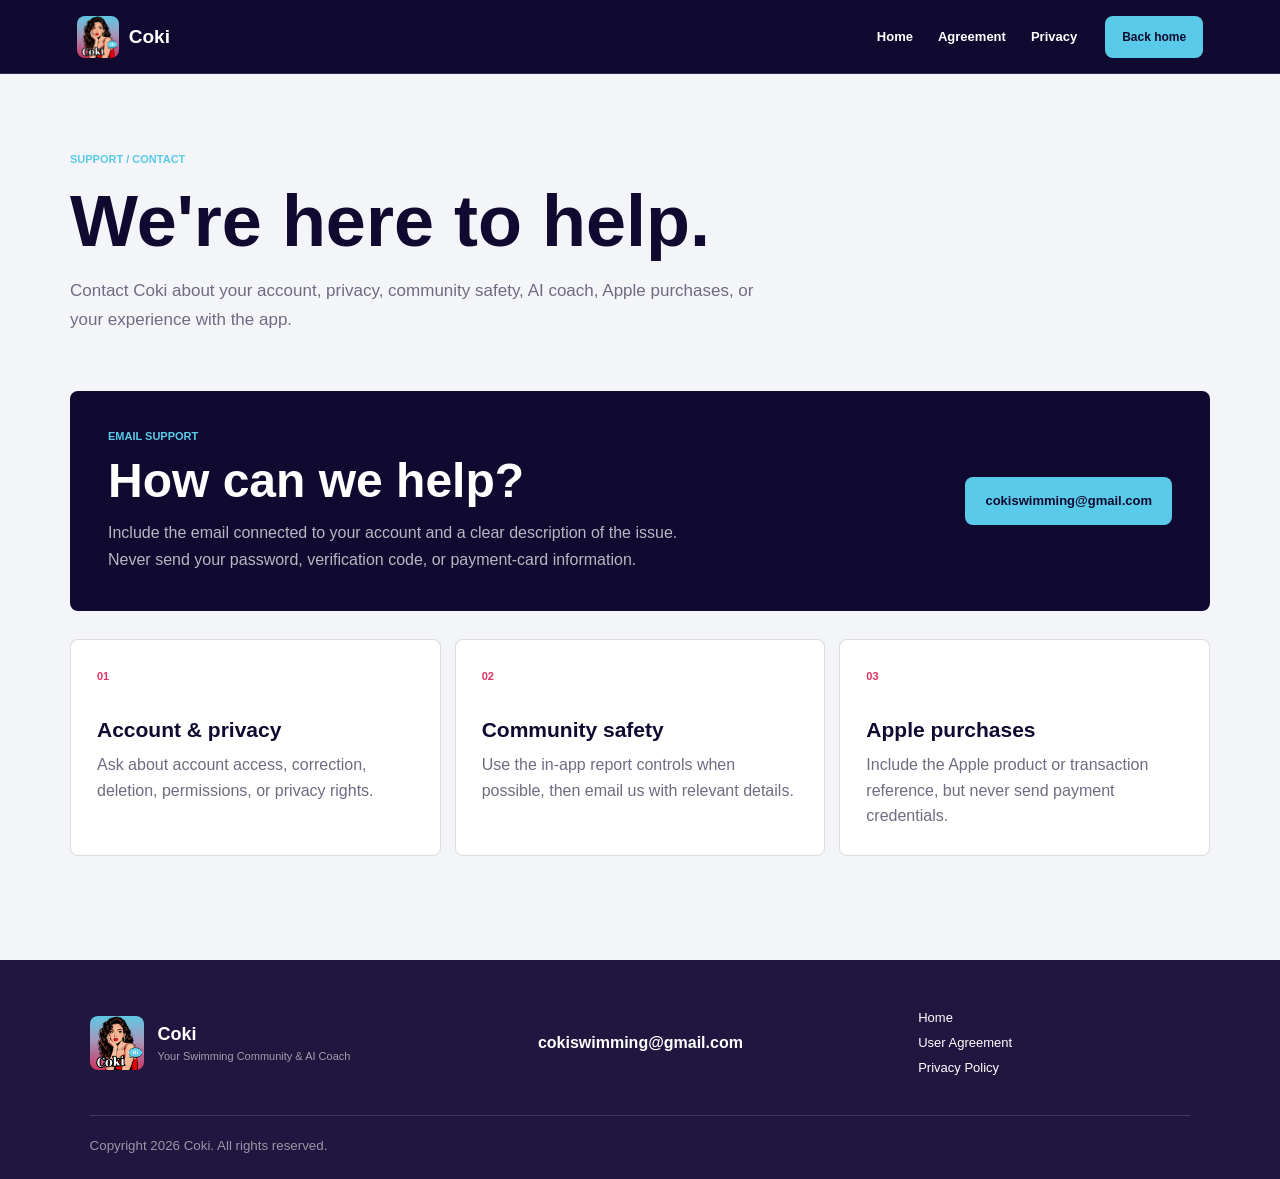
==== commit a363211b: "1" ====
--- a/contact/index.html
+++ b/contact/index.html
@@ -1,6 +1,22 @@
-<!doctype html><html lang="en"><head><meta charset="utf-8"><meta name="viewport" content="width=device-width,initial-scale=1"><meta name="description" content="Contact Maloy support"><meta name="theme-color" content="#171d08"><title>Contact Us — Maloy</title><link rel="icon" href="../assets/maloy_app_icon.png"><link rel="stylesheet" href="../styles.css"><link rel="stylesheet" href="../legal.css"></head>
-<body class="legal-body"><header class="topbar legal-topbar"><a class="brand" href="../index.html"><img src="../assets/maloy_app_icon.png" alt=""><span>MALOY</span></a><nav class="nav"><a href="../index.html">Home</a><a href="../users/index.html">Agreement</a><a href="../privacy/index.html">Privacy</a></nav><a class="orbit-button" href="../index.html">Back home</a></header>
-<main class="legal-main"><section class="legal-hero"><span class="eyebrow">SUPPORT / CONTACT</span><h1>We’re here<br>to help.</h1><p>Contact Maloy about your account, privacy, community safety, Apple purchases, or your experience with the app.</p></section>
-<section class="contact-card"><div><span class="eyebrow">EMAIL SUPPORT</span><h2>How can we help?</h2><p>Include the email connected to your account and a clear description of the issue. Never send your password, verification code, or payment-card information.</p></div><a class="orbit-button solid" href="mailto:maloyfitness@gmail.com?subject=Maloy%20Support">maloyfitness@gmail.com</a></section>
-<section class="contact-grid"><article><span>01</span><h3>Account &amp; privacy</h3><p>Ask about account access, correction, deletion, permissions, or privacy rights.</p></article><article><span>02</span><h3>Community safety</h3><p>Use the in-app report or block controls when possible, then email us with relevant details.</p></article><article><span>03</span><h3>Apple purchases</h3><p>Include the Apple product or transaction reference, but never send payment credentials.</p></article></section></main>
-<footer class="footer"><div class="footer-brand"><img src="../assets/maloy_app_icon.png" alt=""><strong>MALOY</strong><p>Move with intent.</p></div><div><small>CONTACT</small><a href="mailto:maloyfitness@gmail.com">maloyfitness@gmail.com</a></div><nav><a href="../index.html">Home</a><a href="../users/index.html">User Agreement</a><a href="../privacy/index.html">App Privacy Policy</a></nav><p class="copyright">© 2026 Maloy. All rights reserved.</p></footer></body></html>
+<!doctype html>
+<html lang="en">
+<head>
+  <meta charset="utf-8">
+  <meta name="viewport" content="width=device-width, initial-scale=1">
+  <meta name="description" content="Contact Coki support">
+  <meta name="theme-color" content="#100a30">
+  <title>Contact Us - Coki</title>
+  <link rel="icon" href="../assets/coki_app_icon.png">
+  <link rel="stylesheet" href="../styles.css">
+  <link rel="stylesheet" href="../legal.css">
+</head>
+<body class="legal-body">
+  <header class="legal-header"><a class="legal-brand" href="../index.html"><img src="../assets/coki_app_icon.png" alt="Coki app icon"><strong>Coki</strong></a><nav><a href="../index.html">Home</a><a href="../users/index.html">Agreement</a><a href="../privacy/index.html">Privacy</a></nav><a class="legal-home" href="../index.html">Back home</a></header>
+  <main class="legal-main">
+    <section class="legal-hero"><p class="eyebrow">SUPPORT / CONTACT</p><h1>We're here to help.</h1><p>Contact Coki about your account, privacy, community safety, AI coach, Apple purchases, or your experience with the app.</p></section>
+    <section class="contact-panel"><div><p class="eyebrow">EMAIL SUPPORT</p><h2>How can we help?</h2><p>Include the email connected to your account and a clear description of the issue. Never send your password, verification code, or payment-card information.</p></div><a href="mailto:cokiswimming@gmail.com?subject=Coki%20Support">cokiswimming@gmail.com</a></section>
+    <section class="contact-topics"><article><span>01</span><h3>Account &amp; privacy</h3><p>Ask about account access, correction, deletion, permissions, or privacy rights.</p></article><article><span>02</span><h3>Community safety</h3><p>Use the in-app report controls when possible, then email us with relevant details.</p></article><article><span>03</span><h3>Apple purchases</h3><p>Include the Apple product or transaction reference, but never send payment credentials.</p></article></section>
+  </main>
+  <footer class="legal-footer"><div class="footer-brand"><img src="../assets/coki_app_icon.png" alt="Coki app icon"><div><strong>Coki</strong><span>Your Swimming Community &amp; AI Coach</span></div></div><a href="mailto:cokiswimming@gmail.com">cokiswimming@gmail.com</a><nav><a href="../index.html">Home</a><a href="../users/index.html">User Agreement</a><a href="../privacy/index.html">Privacy Policy</a></nav><small>Copyright 2026 Coki. All rights reserved.</small></footer>
+</body>
+</html>
--- a/styles.css
+++ b/styles.css
@@ -1,2 +1,144 @@
-@import url('https://fonts.googleapis.com/css2?family=DM+Sans:wght@400;500;600;700&family=Space+Grotesk:wght@500;600;700&display=swap');
-:root{--black:#08080b;--ink:#121219;--paper:#f4f3ef;--muted:#92929d;--line:rgba(18,18,25,.17);--lime:#a9ff2e;--purple:#9a59f5;--pink:#ff4f87;--white:#fff}*{box-sizing:border-box}html{scroll-behavior:smooth}body{margin:0;color:var(--ink);font-family:"DM Sans",sans-serif;background:var(--paper)}a{color:inherit;text-decoration:none}img{display:block;max-width:100%}.site-header{position:sticky;z-index:20;top:0;display:flex;align-items:center;gap:42px;min-height:78px;padding:0 5vw;color:var(--white);background:rgba(8,8,11,.91);border-bottom:1px solid rgba(255,255,255,.12);backdrop-filter:blur(16px)}.wordmark{display:flex;align-items:center;gap:12px;font:700 18px "Space Grotesk",sans-serif;letter-spacing:.12em}.wordmark img{width:39px;height:39px;border-radius:12px}.site-header nav{display:flex;gap:30px;margin-left:auto;font-size:13px;font-weight:600}.site-header nav a{color:#b7b7c0}.site-header nav a:hover{color:var(--lime)}.header-cta,.primary-button{display:inline-flex;align-items:center;justify-content:center;gap:26px;min-height:46px;padding:0 20px;border-radius:8px;font-size:13px;font-weight:700}.header-cta{color:var(--black);background:var(--lime)}.primary-button{color:var(--black);background:var(--lime)}.primary-button span,.header-cta span{font-size:18px}.text-link{padding-bottom:7px;border-bottom:1px solid currentColor;font-size:13px;font-weight:700}.text-link span{margin-left:14px}.hero-panel{display:grid;min-height:calc(100vh - 78px);grid-template-columns:48% 52%;color:var(--white);background:var(--black)}.hero-copy{display:flex;flex-direction:column;justify-content:center;padding:9vw 7vw 9vw 10vw}.label{margin:0;color:var(--purple);font:700 11px "Space Grotesk",sans-serif;letter-spacing:.17em}.hero-copy h1{margin:28px 0 28px;font:600 clamp(70px,9vw,142px)/.82 "Space Grotesk",sans-serif;letter-spacing:-.08em}.hero-copy h1 em,.section-intro h2 em,.coach-copy h2 em,.legal-links h2 em{color:var(--lime);font-style:normal}.hero-lead{max-width:390px;margin:0;color:#b8b8c4;font-size:17px;line-height:1.65}.hero-actions{display:flex;align-items:center;gap:26px;margin-top:36px}.hero-visual{position:relative;min-height:700px;overflow:hidden;background:#15151c}.hero-visual:before{position:absolute;z-index:1;top:12%;left:10%;width:64%;aspect-ratio:1;border:1px solid rgba(169,255,46,.55);border-radius:50%;box-shadow:0 0 0 28px rgba(169,255,46,.08);content:""}.hero-visual>img{position:absolute;width:100%;height:100%;object-fit:cover;object-position:center 32%;filter:saturate(1.1)}.hero-visual:after{position:absolute;inset:0;background:linear-gradient(180deg,rgba(8,8,11,.05) 35%,rgba(8,8,11,.85));content:""}.hero-stamp{position:absolute;z-index:2;top:8%;right:9%;display:flex;flex-direction:column;gap:9px;width:110px;padding:17px;color:var(--black);background:var(--lime);transform:rotate(7deg)}.hero-stamp span{font-size:11px;font-weight:700}.hero-stamp strong{font:700 14px/1.02 "Space Grotesk",sans-serif}.hero-caption{position:absolute;z-index:2;right:8%;bottom:8%;color:var(--white);font:600 clamp(30px,4vw,58px)/.88 "Space Grotesk",sans-serif;letter-spacing:-.06em;text-align:right}.signal-line{display:flex;justify-content:space-around;padding:18px 5vw;color:var(--black);background:var(--lime);font:700 clamp(12px,1.5vw,19px) "Space Grotesk",sans-serif;letter-spacing:.08em}.signal-line i{color:var(--purple);font-style:normal}.experience-section{padding:120px 8vw}.section-intro{display:grid;grid-template-columns:1fr .55fr;gap:8vw;align-items:end;margin-bottom:66px}.section-intro h2{grid-column:1;margin:22px 0 0;font:600 clamp(56px,7vw,108px)/.84 "Space Grotesk",sans-serif;letter-spacing:-.075em}.section-intro>p:last-child{grid-column:2;grid-row:1/3;margin:0;color:#666672;font-size:17px;line-height:1.7}.feature-grid{display:grid;grid-template-columns:repeat(3,1fr);gap:16px}.feature{position:relative;min-height:480px;padding:30px;border-radius:22px;overflow:hidden}.feature-index{position:absolute;top:26px;right:27px;font:700 12px "Space Grotesk",sans-serif}.feature .label{margin-bottom:100px}.feature h3{margin:0;font:600 clamp(34px,3.4vw,57px)/.9 "Space Grotesk",sans-serif;letter-spacing:-.06em}.feature h3 em{font-style:normal}.feature>div>p:last-child{max-width:250px;margin:24px 0 0;line-height:1.55}.feature-dark{color:var(--white);background:var(--black)}.feature-dark .label,.feature-purple .label{color:var(--lime)}.feature-dark>div>p:last-child{color:#a2a2af}.feature-dark h3 em{color:var(--lime)}.feature-mark{position:absolute;right:30px;bottom:28px;display:grid;width:54px;aspect-ratio:1;place-items:center;border:1px solid rgba(255,255,255,.25);border-radius:50%;font-size:22px}.feature-lime{background:var(--lime)}.feature-lime h3 em{color:var(--purple)}.feature-purple{color:var(--white);background:var(--purple)}.feature-purple h3 em{color:var(--lime)}.feature-purple>div>p:last-child{color:#e7d8ff}.mini-orbit{position:absolute;right:-4%;bottom:-6%;width:140px;height:140px;border:1px solid rgba(8,8,11,.35);border-radius:50%}.mini-orbit img{position:absolute;top:24px;left:24px;width:74px;border-radius:22px;transform:rotate(-12deg)}.coach-section{display:grid;grid-template-columns:1.1fr .9fr;min-height:690px;color:var(--white);background:var(--black)}.coach-image{position:relative;min-height:690px;overflow:hidden}.coach-image img{width:100%;height:100%;object-fit:cover;opacity:.88}.coach-image:after{position:absolute;inset:0;background:linear-gradient(90deg,transparent 45%,var(--black));content:""}.coach-badge{position:absolute;z-index:2;bottom:30px;left:35px;padding:12px 15px;color:var(--black);background:var(--lime);font:700 10px "Space Grotesk",sans-serif;letter-spacing:.13em}.coach-copy{display:flex;flex-direction:column;justify-content:center;padding:8vw}.coach-copy h2{margin:24px 0 28px;font:600 clamp(53px,6.2vw,92px)/.86 "Space Grotesk",sans-serif;letter-spacing:-.07em}.coach-copy>p:not(.label){max-width:420px;color:#b9b9c5;font-size:17px;line-height:1.7}.coach-copy .primary-button{align-self:flex-start;margin-top:28px}.legal-links{display:grid;grid-template-columns:.8fr 1.2fr;gap:9vw;padding:120px 8vw}.legal-links h2{margin:22px 0 0;font:600 clamp(52px,6vw,86px)/.87 "Space Grotesk",sans-serif;letter-spacing:-.07em}.legal-links nav{border-top:1px solid var(--line)}.legal-links nav a{display:grid;grid-template-columns:48px 1fr auto;align-items:center;min-height:100px;border-bottom:1px solid var(--line);transition:padding .2s,background .2s}.legal-links nav a:hover{padding:0 18px;background:var(--lime)}.legal-links span{font:700 11px "Space Grotesk",sans-serif}.legal-links strong{font:600 clamp(22px,2.7vw,39px) "Space Grotesk",sans-serif;letter-spacing:-.04em}.legal-links i{font-style:normal;font-size:23px}.site-footer{display:grid;grid-template-columns:1.1fr 1fr 1fr;gap:50px;padding:56px 8vw 28px;color:var(--white);background:#14141b}.footer-brand{display:flex;align-items:center;gap:15px}.footer-brand img{width:54px;height:54px;border-radius:16px}.footer-brand div{display:flex;flex-direction:column;gap:5px}.footer-brand strong{font:700 16px "Space Grotesk",sans-serif;letter-spacing:.1em}.footer-brand span{color:#a2a2ad;font-size:12px}.site-footer .label{margin-bottom:13px}.site-footer>div>a{font-size:16px;font-weight:700}.footer-nav{display:flex;flex-direction:column;gap:11px;font-size:13px}.footer-nav a:hover{color:var(--lime)}.copyright{grid-column:1/-1;padding-top:24px;border-top:1px solid rgba(255,255,255,.14);color:#858590;font-size:12px}@media(max-width:900px){.site-header{gap:20px;padding:0 22px}.site-header nav{display:none}.header-cta{margin-left:auto}.hero-panel,.coach-section{grid-template-columns:1fr}.hero-copy{min-height:620px;padding:90px 8vw}.hero-visual,.coach-image{min-height:600px}.section-intro,.legal-links{grid-template-columns:1fr;gap:40px}.section-intro>p:last-child{grid-column:1;grid-row:auto}.feature-grid{grid-template-columns:1fr}.feature{min-height:390px}.coach-copy{min-height:560px;padding:80px 8vw}.site-footer{grid-template-columns:1fr 1fr}}@media(max-width:600px){.site-header{min-height:68px}.wordmark{font-size:15px}.wordmark img{width:35px;height:35px}.header-cta{min-height:38px;padding:0 13px;font-size:11px}.hero-copy{min-height:570px;padding:70px 24px}.hero-copy h1{font-size:68px}.hero-actions{align-items:flex-start;flex-direction:column}.hero-visual,.coach-image{min-height:510px}.hero-caption{font-size:38px}.signal-line{gap:22px;justify-content:flex-start;overflow:hidden;white-space:nowrap}.experience-section,.legal-links{padding:78px 24px}.section-intro h2,.legal-links h2{font-size:57px}.feature{min-height:360px;padding:24px}.feature .label{margin-bottom:75px}.coach-copy{min-height:520px;padding:70px 24px}.coach-copy h2{font-size:58px}.site-footer{grid-template-columns:1fr;padding:45px 24px 25px}.copyright{grid-column:auto}}
+:root {
+  --ink: #100a30;
+  --ink-soft: #21163f;
+  --cyan: #59cbe8;
+  --pink: #dc3265;
+  --paper: #f7f8fb;
+  --white: #ffffff;
+  --muted: #6f6b82;
+  --line: rgba(16, 10, 48, 0.16);
+}
+
+* { box-sizing: border-box; }
+html { scroll-behavior: smooth; }
+body { margin: 0; color: var(--ink); background: var(--paper); font-family: Inter, ui-sans-serif, -apple-system, BlinkMacSystemFont, "Segoe UI", sans-serif; letter-spacing: 0; }
+a { color: inherit; text-decoration: none; }
+img { display: block; max-width: 100%; }
+
+.site-header { position: sticky; z-index: 40; top: 0; display: flex; align-items: center; min-height: 74px; gap: 32px; padding: 0 5vw; color: var(--white); background: rgba(16, 10, 48, 0.94); border-bottom: 1px solid rgba(255,255,255,0.14); backdrop-filter: blur(16px); }
+.wordmark { display: flex; align-items: center; gap: 11px; }
+.wordmark img { width: 42px; height: 42px; border-radius: 8px; object-fit: cover; }
+.wordmark strong { font-size: 20px; font-weight: 900; }
+.site-header nav { display: flex; gap: 28px; margin-left: auto; font-size: 13px; font-weight: 700; }
+.site-header nav a { color: rgba(255,255,255,0.72); }
+.site-header nav a:hover { color: var(--cyan); }
+.header-contact, .primary-action, .dark-action { display: inline-flex; min-height: 44px; align-items: center; justify-content: center; padding: 0 20px; border-radius: 8px; font-size: 13px; font-weight: 900; }
+.header-contact, .primary-action { color: var(--ink); background: var(--cyan); }
+
+.hero { position: relative; min-height: calc(92svh - 74px); overflow: hidden; color: var(--white); background: var(--ink); }
+.hero-field { position: absolute; inset: 0; width: 100%; height: 100%; object-fit: cover; opacity: 0.94; }
+.hero::after { position: absolute; inset: 0; content: ""; background: linear-gradient(90deg, rgba(16,10,48,0.98) 0%, rgba(16,10,48,0.83) 46%, rgba(16,10,48,0.28) 100%); }
+.hero-copy { position: relative; z-index: 3; width: min(620px, 47vw); padding: 12vh 0 10vh 8vw; }
+.eyebrow { margin: 0; color: var(--cyan); font-size: 11px; line-height: 1.3; font-weight: 900; }
+.hero h1 { margin: 20px 0 0; font-size: 104px; line-height: 0.9; font-weight: 900; }
+.hero h2 { max-width: 560px; margin: 24px 0 18px; font-size: 36px; line-height: 1.08; font-weight: 800; }
+.hero-copy > p:not(.eyebrow) { max-width: 530px; margin: 0; color: rgba(255,255,255,0.76); font-size: 17px; line-height: 1.65; }
+.hero-actions { display: flex; align-items: center; gap: 24px; margin-top: 34px; }
+.inline-link { padding: 8px 0; border-bottom: 1px solid currentColor; font-size: 13px; font-weight: 800; }
+.screen-stage { position: absolute; z-index: 2; top: 4.5%; right: 5vw; width: 45vw; height: 91%; }
+.screen { position: absolute; width: min(290px, 21vw); border: 1px solid rgba(255,255,255,0.55); border-radius: 28px; box-shadow: 0 24px 70px rgba(4, 2, 22, 0.45); }
+.screen-home { right: 4%; top: 1%; transform: rotate(4deg); }
+.screen-ai { left: 5%; bottom: -25%; transform: rotate(-5deg); }
+.stage-label { position: absolute; right: 0; bottom: 6%; padding: 12px 15px; color: var(--ink); background: var(--cyan); font-size: 10px; font-weight: 900; }
+
+.current-line { display: flex; justify-content: center; gap: 34px; align-items: center; min-height: 58px; padding: 0 5vw; color: var(--ink); background: var(--cyan); font-size: 12px; font-weight: 900; white-space: nowrap; overflow: hidden; }
+.current-line i { width: 5px; height: 5px; border-radius: 50%; background: var(--pink); }
+
+.journey-band { padding: 112px 8vw; background: var(--paper); }
+.section-heading { display: flex; justify-content: space-between; gap: 40px; align-items: flex-start; }
+.section-heading h2, .coach-copy h2, .policies-band h2 { margin: 20px 0 0; font-size: 64px; line-height: 0.98; font-weight: 900; }
+.section-lead { max-width: 650px; margin: 44px 0 64px auto; color: var(--muted); font-size: 18px; line-height: 1.7; }
+.feature-list { display: grid; grid-template-columns: repeat(3, 1fr); gap: 14px; }
+.feature-list article { min-height: 300px; padding: 28px; border-radius: 8px; }
+.feature-list article:nth-child(1) { color: var(--white); background: var(--ink); }
+.feature-list article:nth-child(2) { color: var(--ink); background: var(--cyan); }
+.feature-list article:nth-child(3) { color: var(--white); background: var(--pink); }
+.feature-list span { font-size: 11px; font-weight: 900; }
+.feature-list h3 { margin: 100px 0 14px; font-size: 28px; line-height: 1.1; }
+.feature-list p { margin: 0; max-width: 310px; color: inherit; opacity: 0.78; line-height: 1.6; }
+
+.coach-band { display: grid; grid-template-columns: 1fr 1fr; align-items: center; min-height: 760px; padding: 80px 8vw; background: var(--cyan); }
+.coach-copy { max-width: 590px; }
+.coach-copy .eyebrow { color: var(--pink); }
+.coach-copy p:not(.eyebrow) { max-width: 520px; margin: 28px 0; font-size: 17px; line-height: 1.7; }
+.dark-action { color: var(--white); background: var(--ink); }
+.coach-screen { position: relative; width: min(360px, 75%); margin: 0 auto; }
+.coach-screen img { border-radius: 28px; box-shadow: 0 28px 65px rgba(16,10,48,0.28); }
+.coach-screen figcaption { position: absolute; right: -48px; bottom: 42px; padding: 13px 16px; color: var(--white); background: var(--pink); font-size: 10px; font-weight: 900; }
+
+.community-band { padding: 112px 8vw; color: var(--white); background: var(--ink); }
+.section-heading.light h2 { max-width: 720px; }
+.community-gallery { display: grid; grid-template-columns: 0.78fr 0.78fr 1fr; gap: 28px; align-items: center; margin-top: 68px; }
+.community-gallery figure { margin: 0; }
+.community-gallery img { width: 100%; border-radius: 28px; border: 1px solid rgba(255,255,255,0.22); }
+.community-gallery figcaption { margin-top: 16px; color: rgba(255,255,255,0.62); font-size: 12px; line-height: 1.5; }
+.community-copy { padding-left: 4vw; }
+.community-copy p { margin: 0 0 28px; color: rgba(255,255,255,0.76); font-size: 19px; line-height: 1.7; }
+
+.policies-band { display: grid; grid-template-columns: 0.8fr 1.2fr; gap: 8vw; padding: 110px 8vw; background: var(--white); }
+.policies-band nav { border-top: 1px solid var(--line); }
+.policies-band nav a { display: grid; grid-template-columns: 48px 1fr auto; align-items: center; min-height: 94px; border-bottom: 1px solid var(--line); }
+.policies-band nav a:hover { color: var(--pink); }
+.policies-band nav span, .policies-band nav b { font-size: 11px; }
+.policies-band nav strong { font-size: 27px; }
+
+.site-footer { display: grid; grid-template-columns: 1.2fr 1fr 0.8fr; gap: 42px; padding: 52px 8vw 26px; color: var(--white); background: var(--ink-soft); }
+.footer-brand { display: flex; align-items: center; gap: 14px; }
+.footer-brand img { width: 54px; height: 54px; border-radius: 8px; }
+.footer-brand div { display: flex; flex-direction: column; gap: 5px; }
+.footer-brand strong { font-size: 18px; }
+.footer-brand span, .site-footer p, .site-footer small { color: rgba(255,255,255,0.58); font-size: 11px; }
+.site-footer > div > a { font-size: 15px; font-weight: 800; }
+.site-footer nav { display: flex; flex-direction: column; gap: 10px; font-size: 13px; }
+.site-footer small { grid-column: 1 / -1; padding-top: 24px; border-top: 1px solid rgba(255,255,255,0.14); }
+
+@media (max-width: 980px) {
+  .site-header nav { display: none; }
+  .header-contact { margin-left: auto; }
+  .hero-copy { width: 58vw; padding-left: 6vw; }
+  .hero h1 { font-size: 82px; }
+  .hero h2 { font-size: 30px; }
+  .screen-stage { right: 1vw; width: 43vw; }
+  .screen { width: 235px; }
+  .section-heading h2, .coach-copy h2, .policies-band h2 { font-size: 52px; }
+  .community-gallery { grid-template-columns: 1fr 1fr; }
+  .community-copy { grid-column: 1 / -1; padding: 20px 0 0; }
+}
+
+@media (max-width: 720px) {
+  .site-header { min-height: 66px; padding: 0 20px; }
+  .wordmark img { width: 38px; height: 38px; }
+  .header-contact { min-height: 38px; padding: 0 14px; }
+  .hero { min-height: 88svh; }
+  .hero::after { background: linear-gradient(180deg, rgba(16,10,48,0.95) 0%, rgba(16,10,48,0.62) 58%, rgba(16,10,48,0.88) 100%); }
+  .hero-copy { width: auto; padding: 54px 22px 0; }
+  .hero h1 { font-size: 64px; }
+  .hero h2 { max-width: 330px; font-size: 27px; }
+  .hero-copy > p:not(.eyebrow) { max-width: 340px; font-size: 15px; }
+  .hero-actions { gap: 16px; margin-top: 24px; }
+  .inline-link { display: none; }
+  .screen-stage { top: auto; right: 0; bottom: -18%; left: 0; width: 100%; height: 55%; }
+  .screen { width: 170px; border-radius: 20px; }
+  .screen-home { right: 13%; top: 0; }
+  .screen-ai { left: 9%; bottom: 0; }
+  .stage-label { display: none; }
+  .current-line { justify-content: flex-start; gap: 22px; }
+  .journey-band, .community-band, .policies-band { padding: 76px 22px; }
+  .section-heading { display: block; }
+  .section-heading h2, .coach-copy h2, .policies-band h2 { font-size: 42px; }
+  .section-lead { margin: 30px 0 42px; font-size: 16px; }
+  .feature-list { grid-template-columns: 1fr; }
+  .feature-list article { min-height: 250px; }
+  .feature-list h3 { margin-top: 70px; }
+  .coach-band { grid-template-columns: 1fr; padding: 72px 22px 88px; }
+  .coach-screen { width: min(290px, 86%); margin-top: 54px; }
+  .coach-screen figcaption { right: -16px; bottom: 32px; }
+  .community-gallery { grid-template-columns: 1fr 1fr; gap: 12px; margin-top: 44px; }
+  .community-gallery img { border-radius: 18px; }
+  .community-gallery figcaption { display: none; }
+  .community-copy p { font-size: 16px; }
+  .policies-band { grid-template-columns: 1fr; gap: 46px; }
+  .policies-band nav strong { font-size: 20px; }
+  .site-footer { grid-template-columns: 1fr; padding: 44px 22px 24px; }
+  .site-footer small { grid-column: auto; }
+}
--- a/legal.css
+++ b/legal.css
@@ -1 +1,54 @@
-.legal-body{color:#121219;background:#ecebf2}.topbar{display:flex;align-items:center;gap:32px;min-height:78px;padding:0 6vw;color:#fff;background:#08080b;border-bottom:1px solid rgba(255,255,255,.12)}.brand{display:flex;align-items:center;gap:12px;font:700 17px "Space Grotesk",sans-serif;letter-spacing:.1em}.brand img{width:39px;height:39px;border-radius:12px}.brand i{color:#a9ff2e;font-style:normal}.topbar .nav{display:flex;gap:25px;margin-left:auto;font-size:13px}.topbar .nav a:hover{color:#a9ff2e}.orbit-button{display:inline-flex;min-height:43px;align-items:center;justify-content:center;padding:0 18px;border-radius:8px;color:#08080b;background:#a9ff2e;font-size:12px;font-weight:700}.legal-main{width:min(1120px,calc(100% - 40px));margin:auto;padding:78px 0 100px}.legal-hero{max-width:780px;padding-bottom:54px}.eyebrow{color:#9a59f5;font:700 11px "Space Grotesk",sans-serif;letter-spacing:.17em}.legal-hero h1{margin:22px 0;font:600 clamp(54px,8vw,104px)/.86 "Space Grotesk",sans-serif;letter-spacing:-.08em}.legal-hero p{margin:0;color:#666672;font-size:17px;line-height:1.7}.legal-layout{display:grid;grid-template-columns:225px minmax(0,1fr);gap:38px;align-items:start}.legal-aside{position:sticky;top:100px;padding:22px;border-radius:14px;color:#fff;background:#08080b}.legal-aside strong{display:block;margin-bottom:8px;color:#a9ff2e;font:700 10px "Space Grotesk",sans-serif;letter-spacing:.14em}.legal-aside span{display:block;color:#c0c0ca;font-size:13px;overflow-wrap:anywhere}.legal-document{padding:44px 52px;border:1px solid #d6d4de;border-radius:18px;background:#fff}.legal-document h2{margin:42px 0 13px;font:600 27px "Space Grotesk",sans-serif;letter-spacing:-.04em}.legal-document h2:first-child{margin-top:0}.legal-document p,.legal-document li{color:#4f4e59;font-size:15px;line-height:1.8}.legal-document ul{padding-left:22px}.legal-document a{color:#6c36c2;text-decoration:underline}.notice{padding:18px 20px;border-left:3px solid #9a59f5;background:#f0eafa}.footer{display:grid;grid-template-columns:1.1fr 1fr 1fr;gap:35px;padding:50px 6vw 26px;color:#fff;background:#14141b}.footer-brand{display:flex;flex-direction:column;gap:10px}.footer-brand img{width:54px;border-radius:16px}.footer-brand strong{font:700 15px "Space Grotesk",sans-serif;letter-spacing:.1em}.footer-brand p{margin:0;color:#a2a2ad;font-size:12px}.footer small{display:block;margin-bottom:12px;color:#a9ff2e;font:700 10px "Space Grotesk",sans-serif;letter-spacing:.14em}.footer>div>a{font-size:15px;font-weight:700}.footer nav{display:flex;flex-direction:column;gap:10px;font-size:13px}.footer nav a:hover{color:#a9ff2e}.copyright{grid-column:1/-1;margin:0;padding-top:22px;border-top:1px solid rgba(255,255,255,.14);color:#858590;font-size:12px}.contact-card{display:grid;grid-template-columns:1fr auto;align-items:center;gap:32px;padding:35px;border-radius:18px;color:#fff;background:#08080b}.contact-card h2{margin:12px 0;font:600 clamp(37px,5vw,68px)/.9 "Space Grotesk",sans-serif;letter-spacing:-.06em}.contact-card p{max-width:560px;margin:0;color:#b7b7c2;line-height:1.7}.contact-grid{display:grid;grid-template-columns:repeat(3,1fr);gap:14px;margin-top:30px}.contact-grid article{padding:25px;border:1px solid #d6d4de;border-radius:14px;background:#fff}.contact-grid span{color:#9a59f5;font:700 11px "Space Grotesk",sans-serif}.contact-grid h3{margin:22px 0 9px;font:600 21px "Space Grotesk",sans-serif}.contact-grid p{margin:0;color:#666672;line-height:1.6}@media(max-width:760px){.topbar{padding:0 20px}.topbar .nav{display:none}.topbar .orbit-button{margin-left:auto}.legal-main{width:calc(100% - 30px);padding-top:52px}.legal-layout{grid-template-columns:1fr}.legal-aside{position:static}.legal-document{padding:30px 22px}.contact-card{grid-template-columns:1fr;padding:27px 23px}.contact-card .orbit-button{width:100%}.contact-grid{grid-template-columns:1fr}.footer{grid-template-columns:1fr;padding:43px 22px 24px}.copyright{grid-column:auto}}
+.legal-body { background: #f4f5f9; }
+.legal-header { display: flex; align-items: center; gap: 28px; min-height: 74px; padding: 0 6vw; color: #fff; background: #100a30; border-bottom: 1px solid rgba(255,255,255,0.14); }
+.legal-brand { display: flex; align-items: center; gap: 10px; }
+.legal-brand img { width: 42px; height: 42px; border-radius: 8px; }
+.legal-brand strong { font-size: 19px; }
+.legal-header nav { display: flex; gap: 25px; margin-left: auto; font-size: 13px; font-weight: 700; }
+.legal-header nav a:hover { color: #59cbe8; }
+.legal-home { display: inline-flex; min-height: 42px; align-items: center; padding: 0 17px; border-radius: 8px; color: #100a30; background: #59cbe8; font-size: 12px; font-weight: 900; }
+.legal-main { width: min(1140px, calc(100% - 40px)); margin: 0 auto; padding: 78px 0 104px; }
+.legal-hero { max-width: 830px; padding-bottom: 56px; }
+.legal-hero h1 { margin: 20px 0; font-size: 72px; line-height: 0.98; font-weight: 900; }
+.legal-hero > p:last-child { max-width: 720px; margin: 0; color: #6f6b82; font-size: 17px; line-height: 1.7; }
+.legal-layout { display: grid; grid-template-columns: 230px minmax(0, 1fr); gap: 34px; align-items: start; }
+.legal-layout aside { position: sticky; top: 96px; display: flex; flex-direction: column; gap: 8px; padding: 22px; border-radius: 8px; color: #fff; background: #100a30; }
+.legal-layout aside strong { margin-top: 16px; color: #59cbe8; font-size: 10px; }
+.legal-layout aside strong:first-child { margin-top: 0; }
+.legal-layout aside span, .legal-layout aside a { color: rgba(255,255,255,0.72); font-size: 13px; overflow-wrap: anywhere; }
+.legal-document { padding: 46px 52px; border: 1px solid rgba(16,10,48,0.14); border-radius: 8px; background: #fff; }
+.legal-document h2 { margin: 42px 0 13px; font-size: 26px; line-height: 1.2; }
+.legal-document h2:first-child { margin-top: 0; }
+.legal-document p, .legal-document li { color: #555167; font-size: 15px; line-height: 1.8; }
+.legal-document ul { padding-left: 22px; }
+.legal-document a { color: #c6265a; text-decoration: underline; }
+.notice { padding: 18px 20px; border-left: 4px solid #59cbe8; background: #eefaff; }
+.contact-panel { display: grid; grid-template-columns: 1fr auto; gap: 36px; align-items: center; padding: 38px; border-radius: 8px; color: #fff; background: #100a30; }
+.contact-panel h2 { margin: 14px 0; font-size: 48px; line-height: 1; }
+.contact-panel div > p:last-child { max-width: 600px; margin: 0; color: rgba(255,255,255,0.7); line-height: 1.7; }
+.contact-panel > a { display: inline-flex; min-height: 48px; align-items: center; padding: 0 20px; border-radius: 8px; color: #100a30; background: #59cbe8; font-size: 13px; font-weight: 900; }
+.contact-topics { display: grid; grid-template-columns: repeat(3, 1fr); gap: 14px; margin-top: 28px; }
+.contact-topics article { padding: 26px; border-radius: 8px; background: #fff; border: 1px solid rgba(16,10,48,0.14); }
+.contact-topics span { color: #dc3265; font-size: 11px; font-weight: 900; }
+.contact-topics h3 { margin: 34px 0 10px; font-size: 21px; }
+.contact-topics p { margin: 0; color: #6f6b82; line-height: 1.6; }
+.legal-footer { display: grid; grid-template-columns: 1.2fr 1fr 0.8fr; gap: 40px; padding: 50px 7vw 26px; color: #fff; background: #21163f; }
+.legal-footer > a { align-self: center; font-weight: 800; }
+.legal-footer nav { display: flex; flex-direction: column; gap: 10px; align-self: center; font-size: 13px; }
+.legal-footer small { grid-column: 1 / -1; padding-top: 22px; border-top: 1px solid rgba(255,255,255,0.14); color: rgba(255,255,255,0.55); }
+
+@media (max-width: 760px) {
+  .legal-header { min-height: 66px; padding: 0 18px; }
+  .legal-header nav { display: none; }
+  .legal-home { margin-left: auto; }
+  .legal-main { width: calc(100% - 30px); padding: 54px 0 76px; }
+  .legal-hero h1 { font-size: 50px; }
+  .legal-layout { grid-template-columns: 1fr; }
+  .legal-layout aside { position: static; }
+  .legal-document { padding: 32px 22px; }
+  .contact-panel { grid-template-columns: 1fr; padding: 28px 22px; }
+  .contact-panel h2 { font-size: 38px; }
+  .contact-panel > a { width: 100%; justify-content: center; }
+  .contact-topics { grid-template-columns: 1fr; }
+  .legal-footer { grid-template-columns: 1fr; padding: 42px 22px 24px; }
+  .legal-footer small { grid-column: auto; }
+}
